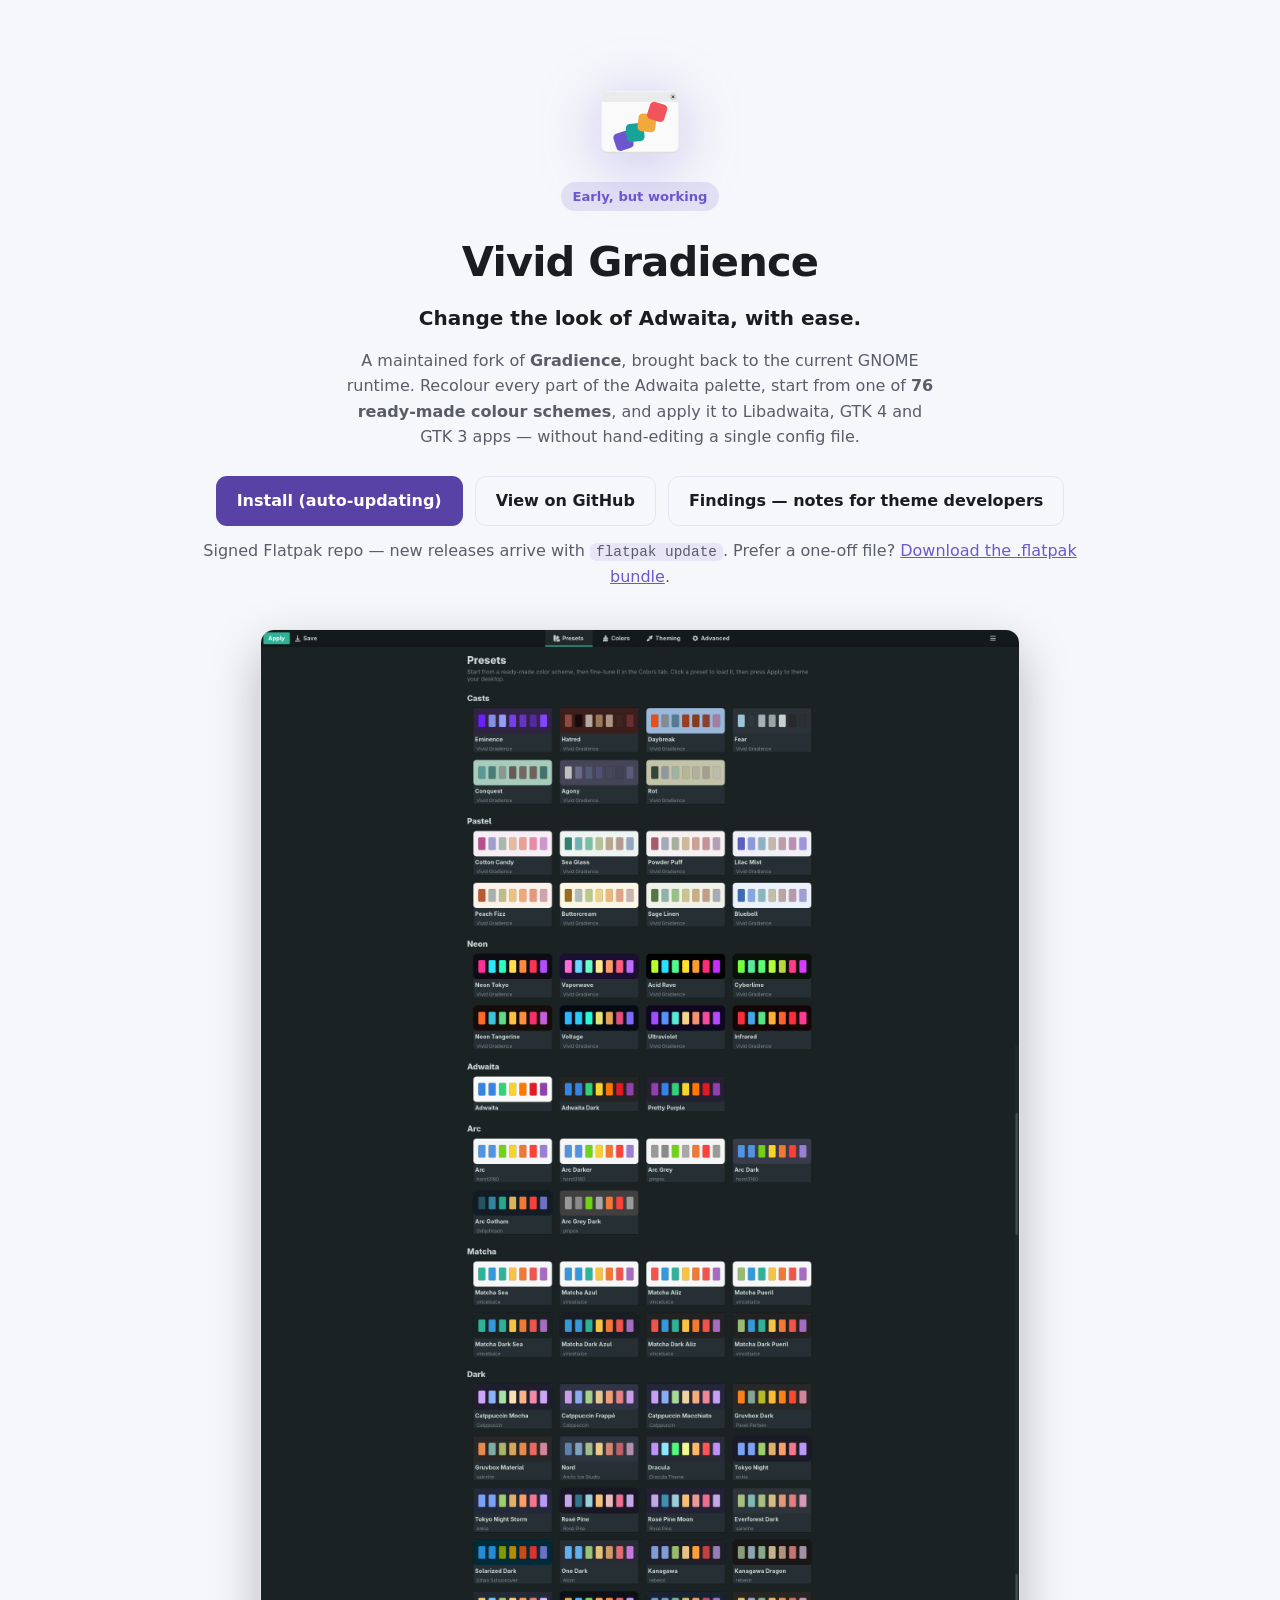
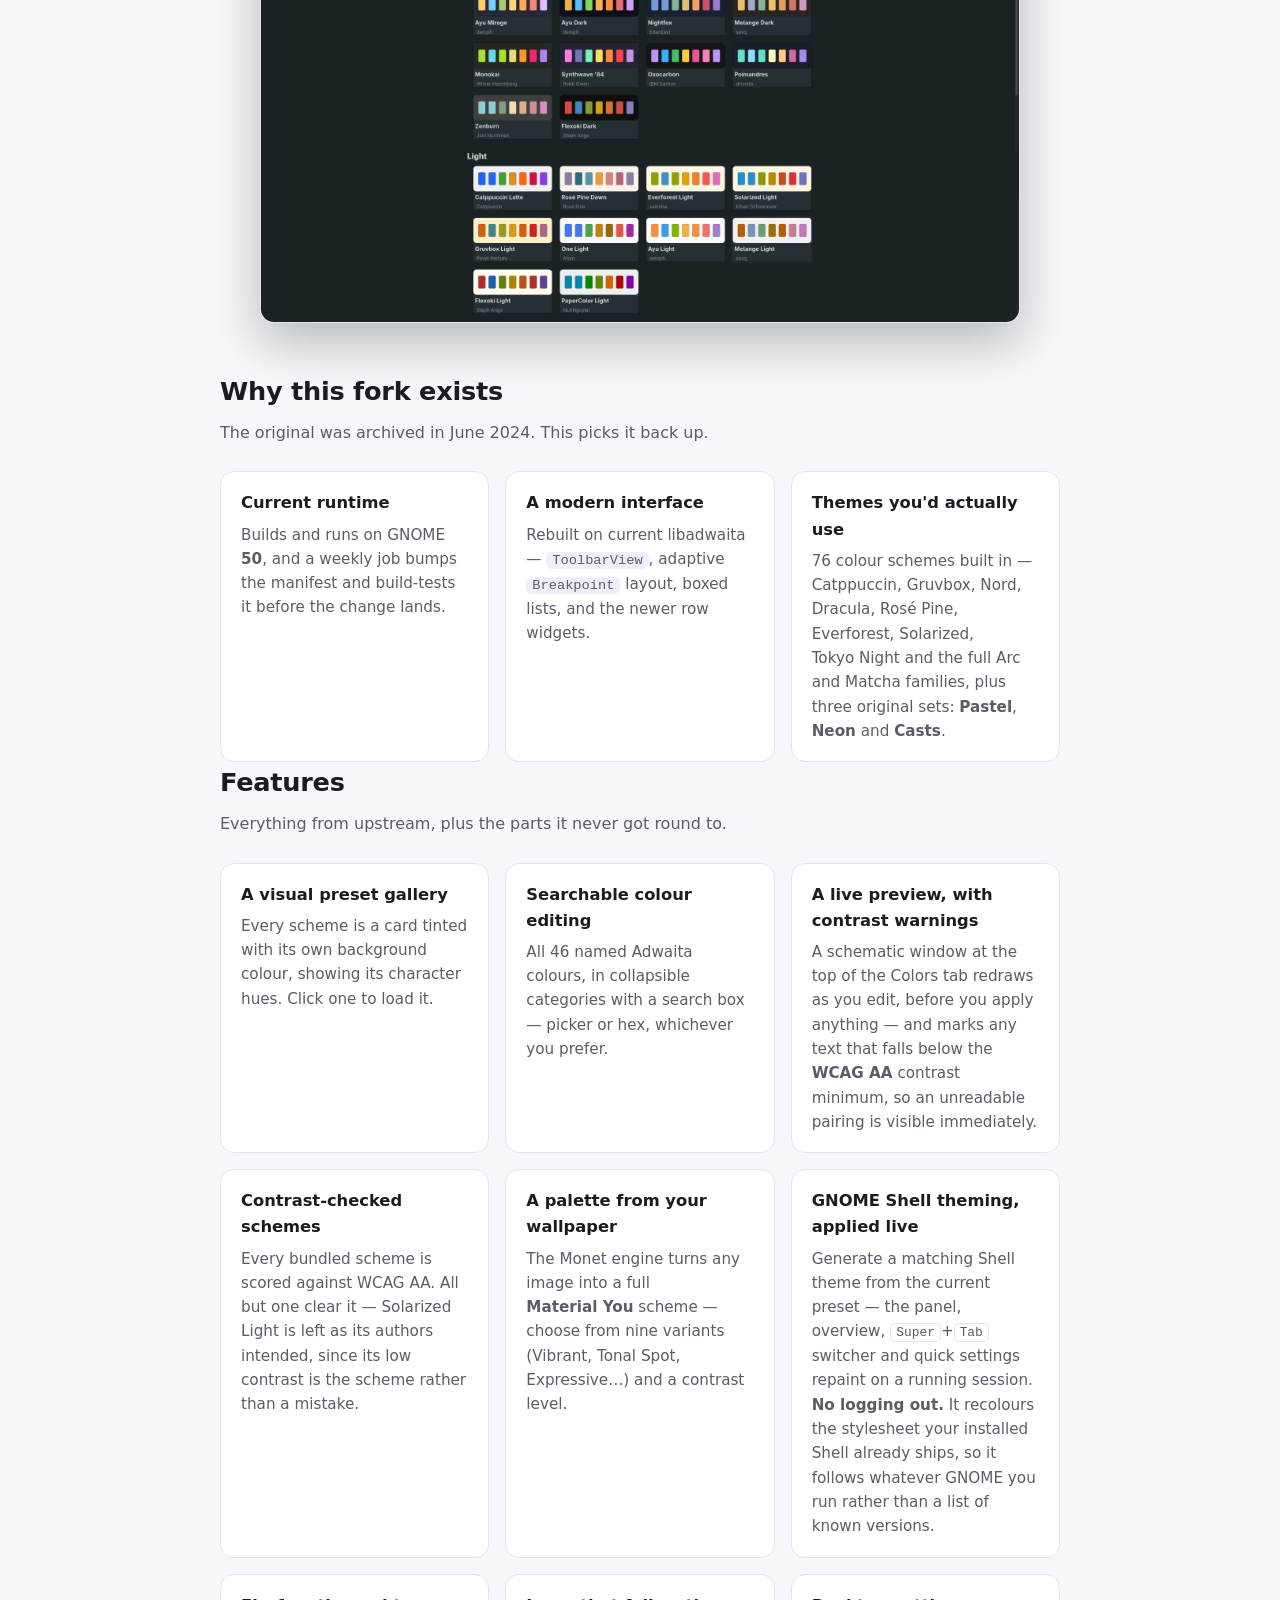
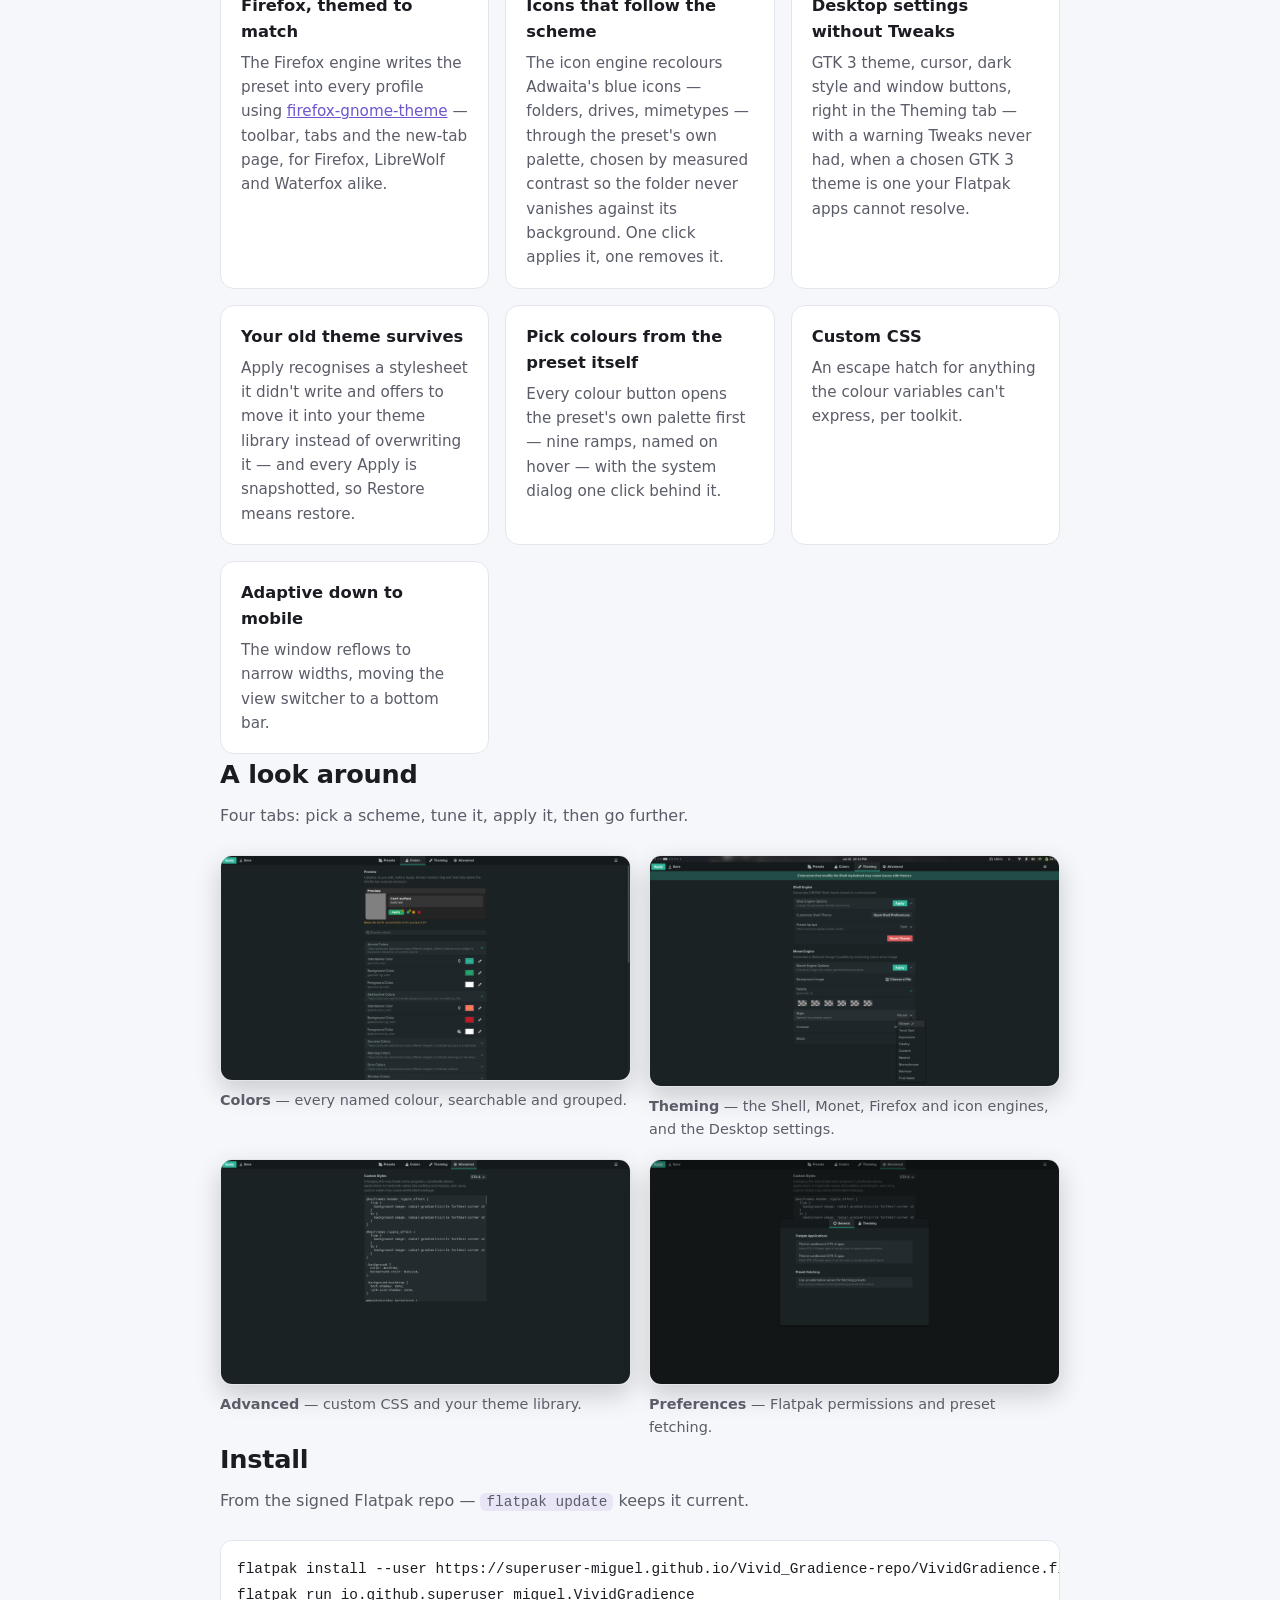
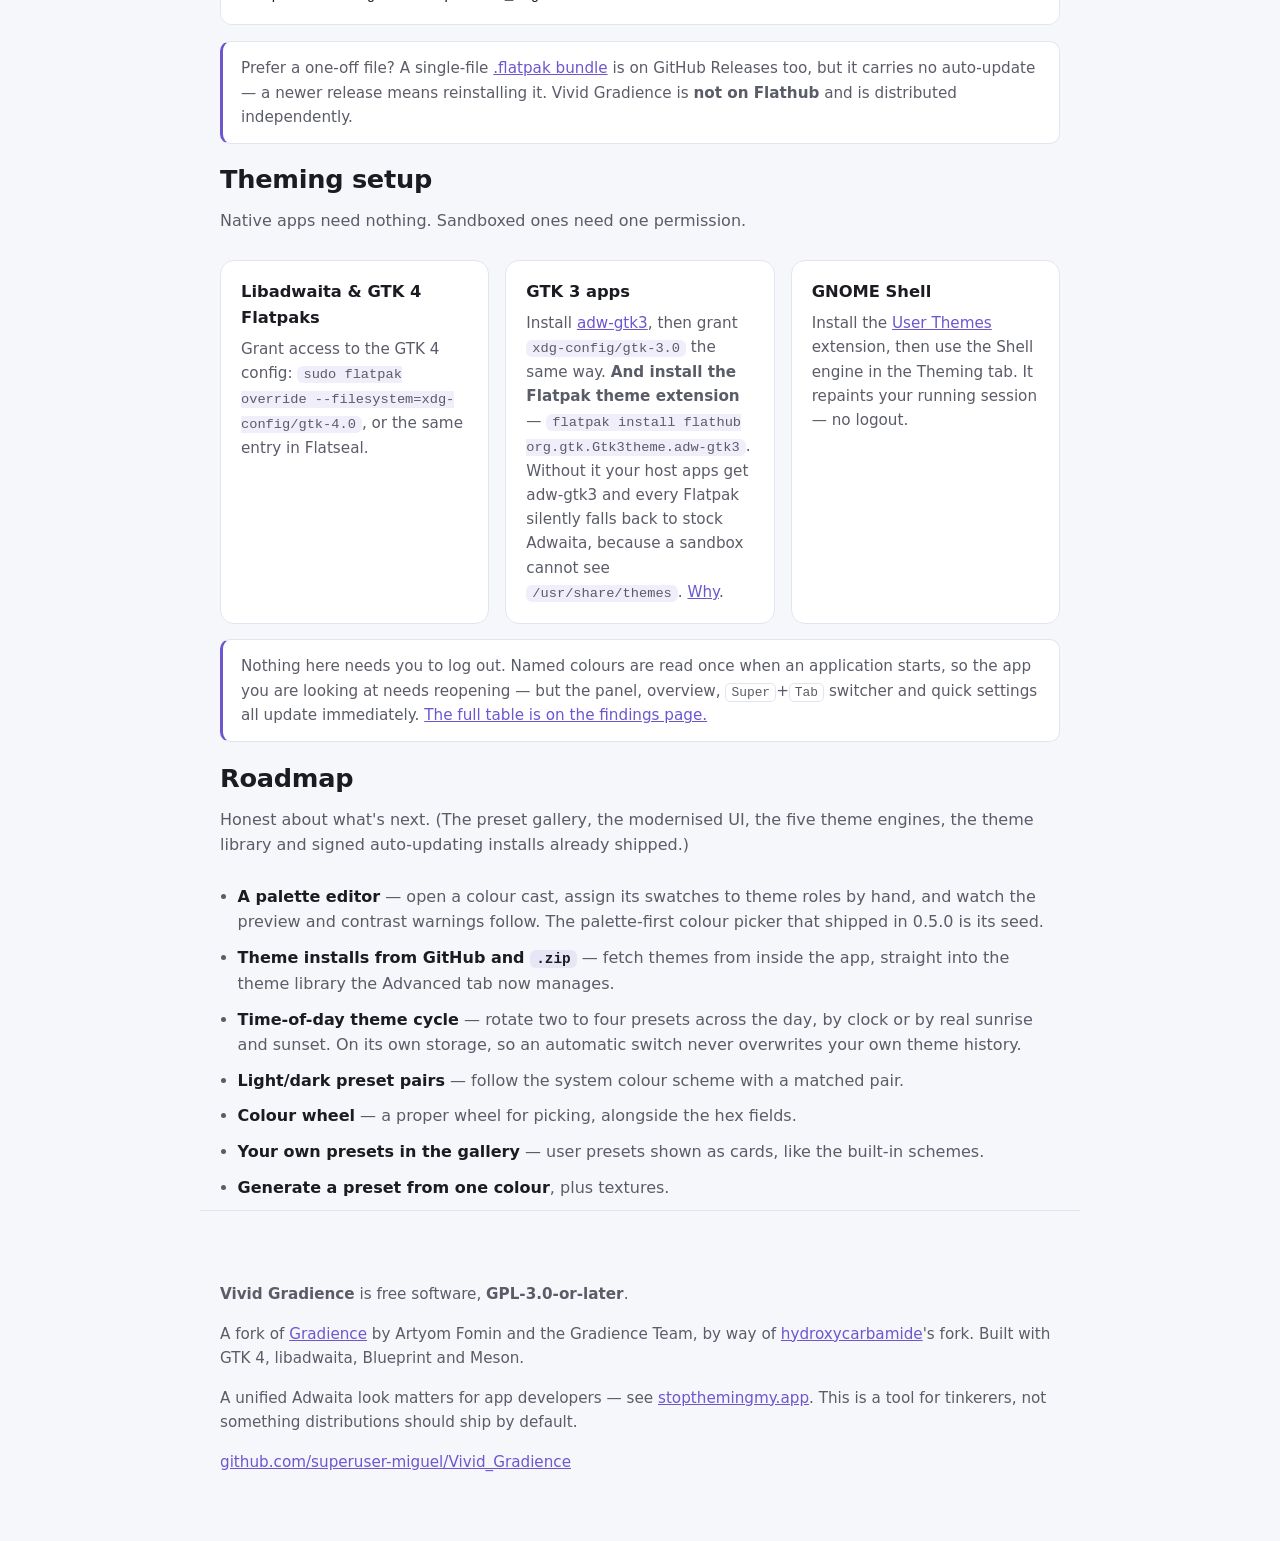
==== docs/index.html @ 1c35217f "Release v0.5.0" ====
<!doctype html>
<html lang="en">
<head>
<meta charset="utf-8">
<meta name="viewport" content="width=device-width, initial-scale=1">
<title>Vivid Gradience — change the look of Adwaita, with ease</title>
<meta name="description" content="A maintained fork of Gradience: recolour Libadwaita and adw-gtk3 from a GTK4 app, with 76 ready-made colour schemes built in.">
<link rel="stylesheet" href="style.css">
</head>
<body>

<header class="hero wrap">
  <img class="icon" src="icon.svg" alt="">
  <span class="badge">Early, but working</span>
  <h1>Vivid Gradience</h1>
  <p class="tagline">Change the look of Adwaita, with ease.</p>
  <p class="lede">
    A maintained fork of <strong>Gradience</strong>, brought back to the current
    GNOME runtime. Recolour every part of the Adwaita palette, start from one of
    <strong>76 ready-made colour schemes</strong>, and apply it to Libadwaita,
    GTK&nbsp;4 and GTK&nbsp;3 apps — without hand-editing a single config file.
  </p>
  <div class="btns">
    <a class="btn primary" href="https://superuser-miguel.github.io/Vivid_Gradience-repo/VividGradience.flatpakref">Install (auto-updating)</a>
    <a class="btn" href="https://github.com/superuser-miguel/Vivid_Gradience">View on GitHub</a>
    <a class="btn" href="findings.html">Findings — notes for theme developers</a>
  </div>
  <p class="sub" style="margin-top:12px">Signed Flatpak repo — new releases arrive with <code>flatpak update</code>. Prefer a one-off file? <a href="https://github.com/superuser-miguel/Vivid_Gradience/releases/latest">Download the .flatpak bundle</a>.</p>
  <img class="shot" src="screenshots/presets.png" alt="The Presets gallery, showing colour-scheme cards grouped into family sections — Casts, Pastel, Neon, Adwaita, Arc, Matcha, Dark and Light">
</header>

<section class="wrap">
  <h2>Why this fork exists</h2>
  <p class="sub">The original was archived in June 2024. This picks it back up.</p>
  <div class="grid">
    <div class="card">
      <h3>Current runtime</h3>
      <p>Builds and runs on GNOME <strong>50</strong>, and a weekly job bumps the manifest and build-tests it before the change lands.</p>
    </div>
    <div class="card">
      <h3>A modern interface</h3>
      <p>Rebuilt on current libadwaita — <code>ToolbarView</code>, adaptive <code>Breakpoint</code> layout, boxed lists, and the newer row widgets.</p>
    </div>
    <div class="card">
      <h3>Themes you'd actually use</h3>
      <p>76 colour schemes built in — Catppuccin, Gruvbox, Nord, Dracula, Rosé&nbsp;Pine, Everforest, Solarized, Tokyo&nbsp;Night and the full Arc and Matcha families, plus three original sets: <strong>Pastel</strong>, <strong>Neon</strong> and <strong>Casts</strong>.</p>
    </div>
  </div>
</section>

<section class="wrap">
  <h2>Features</h2>
  <p class="sub">Everything from upstream, plus the parts it never got round to.</p>
  <div class="grid">
    <div class="card">
      <h3>A visual preset gallery</h3>
      <p>Every scheme is a card tinted with its own background colour, showing its character hues. Click one to load it.</p>
    </div>
    <div class="card">
      <h3>Searchable colour editing</h3>
      <p>All 46 named Adwaita colours, in collapsible categories with a search box — picker or hex, whichever you prefer.</p>
    </div>
    <div class="card">
      <h3>A live preview, with contrast warnings</h3>
      <p>A schematic window at the top of the Colors tab redraws as you edit, before you apply anything — and marks any text that falls below the <strong>WCAG&nbsp;AA</strong> contrast minimum, so an unreadable pairing is visible immediately.</p>
    </div>
    <div class="card">
      <h3>Contrast-checked schemes</h3>
      <p>Every bundled scheme is scored against WCAG&nbsp;AA. All but one clear it — Solarized Light is left as its authors intended, since its low contrast is the scheme rather than a mistake.</p>
    </div>
    <div class="card">
      <h3>A palette from your wallpaper</h3>
      <p>The Monet engine turns any image into a full <strong>Material&nbsp;You</strong> scheme — choose from nine variants (Vibrant, Tonal&nbsp;Spot, Expressive…) and a contrast level.</p>
    </div>
    <div class="card">
      <h3>GNOME Shell theming, applied live</h3>
      <p>Generate a matching Shell theme from the current preset — the panel, overview, <kbd>Super</kbd>+<kbd>Tab</kbd> switcher and quick settings repaint on a running session. <strong>No logging out.</strong> It recolours the stylesheet your installed Shell already ships, so it follows whatever GNOME you run rather than a list of known versions.</p>
    </div>
    <div class="card">
      <h3>Firefox, themed to match</h3>
      <p>The Firefox engine writes the preset into every profile using <a href="https://github.com/rafaelmardojai/firefox-gnome-theme">firefox-gnome-theme</a> — toolbar, tabs and the new-tab page, for Firefox, LibreWolf and Waterfox alike.</p>
    </div>
    <div class="card">
      <h3>Icons that follow the scheme</h3>
      <p>The icon engine recolours Adwaita's blue icons — folders, drives, mimetypes — through the preset's own palette, chosen by measured contrast so the folder never vanishes against its background. One click applies it, one removes it.</p>
    </div>
    <div class="card">
      <h3>Desktop settings without Tweaks</h3>
      <p>GTK&nbsp;3 theme, cursor, dark style and window buttons, right in the Theming tab — with a warning Tweaks never had, when a chosen GTK&nbsp;3 theme is one your Flatpak apps cannot resolve.</p>
    </div>
    <div class="card">
      <h3>Your old theme survives</h3>
      <p>Apply recognises a stylesheet it didn't write and offers to move it into your theme library instead of overwriting it — and every Apply is snapshotted, so Restore means restore.</p>
    </div>
    <div class="card">
      <h3>Pick colours from the preset itself</h3>
      <p>Every colour button opens the preset's own palette first — nine ramps, named on hover — with the system dialog one click behind it.</p>
    </div>
    <div class="card">
      <h3>Custom CSS</h3>
      <p>An escape hatch for anything the colour variables can't express, per toolkit.</p>
    </div>
    <div class="card">
      <h3>Adaptive down to mobile</h3>
      <p>The window reflows to narrow widths, moving the view switcher to a bottom bar.</p>
    </div>
  </div>
</section>

<section class="wrap">
  <h2>A look around</h2>
  <p class="sub">Four tabs: pick a scheme, tune it, apply it, then go further.</p>
  <div class="shots">
    <figure>
      <img src="screenshots/colors.png" alt="The Colors tab with a search field and collapsible categories of named Adwaita colours">
      <figcaption><strong>Colors</strong> — every named colour, searchable and grouped.</figcaption>
    </figure>
    <figure>
      <img src="screenshots/theming.png" alt="The Theming tab showing the Shell Engine and Monet Engine option groups">
      <figcaption><strong>Theming</strong> — the Shell, Monet, Firefox and icon engines, and the Desktop settings.</figcaption>
    </figure>
    <figure>
      <img src="screenshots/advanced.png" alt="The Advanced tab with a custom CSS editor for GTK 4">
      <figcaption><strong>Advanced</strong> — custom CSS and your theme library.</figcaption>
    </figure>
    <figure>
      <img src="screenshots/preferences.png" alt="The Preferences dialog showing Flatpak application theming options">
      <figcaption><strong>Preferences</strong> — Flatpak permissions and preset fetching.</figcaption>
    </figure>
  </div>
</section>

<section class="wrap">
  <h2>Install</h2>
  <p class="sub">From the signed Flatpak repo — <code>flatpak update</code> keeps it current.</p>
<pre><code>flatpak install --user https://superuser-miguel.github.io/Vivid_Gradience-repo/VividGradience.flatpakref
flatpak run io.github.superuser_miguel.VividGradience</code></pre>
  <p class="note">
    Prefer a one-off file? A single-file
    <a href="https://github.com/superuser-miguel/Vivid_Gradience/releases/latest">.flatpak bundle</a>
    is on GitHub Releases too, but it carries no auto-update — a newer release
    means reinstalling it. Vivid Gradience is <strong>not on Flathub</strong> and
    is distributed independently.
  </p>
</section>

<section class="wrap">
  <h2>Theming setup</h2>
  <p class="sub">Native apps need nothing. Sandboxed ones need one permission.</p>
  <div class="grid">
    <div class="card">
      <h3>Libadwaita &amp; GTK 4 Flatpaks</h3>
      <p>Grant access to the GTK&nbsp;4 config: <code>sudo flatpak override --filesystem=xdg-config/gtk-4.0</code>, or the same entry in Flatseal.</p>
    </div>
    <div class="card">
      <h3>GTK 3 apps</h3>
      <p>Install <a href="https://github.com/lassekongo83/adw-gtk3#readme">adw-gtk3</a>, then grant <code>xdg-config/gtk-3.0</code> the same way. <b>And install the Flatpak theme extension</b> — <code>flatpak install flathub org.gtk.Gtk3theme.adw-gtk3</code>. Without it your host apps get adw-gtk3 and every Flatpak silently falls back to stock Adwaita, because a sandbox cannot see <code>/usr/share/themes</code>. <a href="findings.html">Why</a>.</p>
    </div>
    <div class="card">
      <h3>GNOME Shell</h3>
      <p>Install the <a href="https://extensions.gnome.org/extension/19/user-themes/">User Themes</a> extension, then use the Shell engine in the Theming tab. It repaints your running session — no logout.</p>
    </div>
  </div>
  <p class="note">
    Nothing here needs you to log out. Named colours are read once when an
    application starts, so the app you are looking at needs reopening — but the
    panel, overview, <kbd>Super</kbd>+<kbd>Tab</kbd> switcher and quick settings
    all update immediately. <a href="findings.html">The full table is on the
    findings page.</a>
  </p>
</section>

<section class="wrap">
  <h2>Roadmap</h2>
  <p class="sub">Honest about what's next. (The preset gallery, the modernised UI, the five theme engines, the theme library and signed auto-updating installs already shipped.)</p>
  <ul class="road">
    <li><b>A palette editor</b> — open a colour cast, assign its swatches to theme roles by hand, and watch the preview and contrast warnings follow. The palette-first colour picker that shipped in 0.5.0 is its seed.</li>
    <li><b>Theme installs from GitHub and <code>.zip</code></b> — fetch themes from inside the app, straight into the theme library the Advanced tab now manages.</li>
    <li><b>Time-of-day theme cycle</b> — rotate two to four presets across the day, by clock or by real sunrise and sunset. On its own storage, so an automatic switch never overwrites your own theme history.</li>
    <li><b>Light/dark preset pairs</b> — follow the system colour scheme with a matched pair.</li>
    <li><b>Colour wheel</b> — a proper wheel for picking, alongside the hex fields.</li>
    <li><b>Your own presets in the gallery</b> — user presets shown as cards, like the built-in schemes.</li>
    <li><b>Generate a preset from one colour</b>, plus textures.</li>
  </ul>
</section>

<footer class="wrap">
  <section>
    <p><strong>Vivid Gradience</strong> is free software, <strong>GPL-3.0-or-later</strong>.</p>
    <p>
      A fork of <a href="https://github.com/GradienceTeam/Gradience">Gradience</a> by
      Artyom Fomin and the Gradience Team, by way of
      <a href="https://github.com/hydroxycarbamide/Gradience">hydroxycarbamide</a>'s fork.
      Built with GTK&nbsp;4, libadwaita, Blueprint and Meson.
    </p>
    <p>
      A unified Adwaita look matters for app developers — see
      <a href="https://stopthemingmy.app">stopthemingmy.app</a>. This is a tool for
      tinkerers, not something distributions should ship by default.
    </p>
    <p><a href="https://github.com/superuser-miguel/Vivid_Gradience">github.com/superuser-miguel/Vivid_Gradience</a></p>
  </section>
</footer>

</body>
</html>
---- docs/style.css ----
:root {
  --bg: #f6f7fb; --surface: #ffffff; --text: #1b1c22; --muted: #5a5c68;
  --border: #e3e5ee; --accent: #6e56cf; --accent-2: #5842a6;
  --ok: #2e9e5b; --no: #c6c8d4;
}
@media (prefers-color-scheme: dark) {
  :root {
    --bg: #15161c; --surface: #1e1f28; --text: #ecedf2; --muted: #a6a8b6;
    --border: #2c2e3a; --accent: #b9a6f2; --accent-2: #8a72e6;
    --ok: #55d98a; --no: #44465a;
  }
}
* { box-sizing: border-box; }
body {
  margin: 0; background: var(--bg); color: var(--text);
  font: 16px/1.6 system-ui, -apple-system, "Segoe UI", Roboto, sans-serif;
}
a { color: var(--accent); }
.wrap { max-width: 880px; margin: 0 auto; padding: 0 20px; }
section { padding: 56px 0; }

/* Hero */
.hero { text-align: center; padding: 72px 0 48px; }
.icon {
  width: 88px; height: 88px; display: block; margin: 0 auto 22px;
  filter: drop-shadow(0 10px 30px rgba(110,86,207,.35));
}
h1 { font-size: 2.6rem; margin: 0 0 6px; letter-spacing: -.02em; }
.tagline { font-size: 1.25rem; font-weight: 600; margin: 0 auto 14px; max-width: 32ch; }
.lede { color: var(--muted); max-width: 58ch; margin: 0 auto 26px; }
.btns { display: flex; gap: 12px; justify-content: center; flex-wrap: wrap; }
.btn {
  display: inline-block; padding: 11px 20px; border-radius: 11px; text-decoration: none;
  font-weight: 600; border: 1px solid var(--border); color: var(--text);
}
.btn.primary { background: var(--accent-2); color: #fff; border-color: transparent; }
.badge {
  display: inline-block; margin-bottom: 18px; padding: 4px 12px; border-radius: 999px;
  background: color-mix(in srgb, var(--accent) 14%, transparent);
  color: var(--accent); font-size: .82rem; font-weight: 600;
}
.shot {
  display: block; max-width: 760px; width: 100%; height: auto; margin: 40px auto 0;
  border: 1px solid var(--border); border-radius: 14px;
  box-shadow: 0 20px 50px rgba(0,0,0,.25);
}

h2 { font-size: 1.6rem; letter-spacing: -.01em; margin: 0 0 8px; }
.sub { color: var(--muted); margin: 0 0 26px; }

.grid { display: grid; gap: 16px; grid-template-columns: repeat(auto-fit, minmax(240px, 1fr)); }
.card {
  background: var(--surface); border: 1px solid var(--border);
  border-radius: 14px; padding: 18px 20px;
}
.card h3 { margin: 0 0 6px; font-size: 1.02rem; }
.card p { margin: 0; color: var(--muted); font-size: .95rem; }

.shots { display: grid; gap: 18px; grid-template-columns: repeat(auto-fit, minmax(300px, 1fr)); }
.shots figure { margin: 0; }
.shots img {
  width: 100%; height: auto; display: block;
  border: 1px solid var(--border); border-radius: 12px;
  box-shadow: 0 10px 26px rgba(0,0,0,.18);
}
.shots figcaption { color: var(--muted); font-size: .9rem; margin-top: 8px; }

.road { padding-left: 1.1rem; margin: 0; }
.road li { margin-bottom: 10px; color: var(--muted); }
.road li b { color: var(--text); }

.note {
  background: var(--surface); border: 1px solid var(--border);
  border-left: 3px solid var(--accent);
  border-radius: 10px; padding: 14px 18px; color: var(--muted); font-size: .95rem;
}

code {
  background: color-mix(in srgb, var(--accent) 10%, transparent);
  padding: 1px 6px; border-radius: 6px; font-size: .9em;
}
pre {
  background: var(--surface); border: 1px solid var(--border);
  border-radius: 12px; padding: 16px; overflow-x: auto;
}
pre code { background: none; padding: 0; }

footer { border-top: 1px solid var(--border); color: var(--muted); font-size: .95rem; }
footer a { color: var(--accent); }

/* Findings tables — measurement summaries. Scroll rather than squeeze. */
.tablewrap { overflow-x: auto; margin: 1.2rem 0; }
table { border-collapse: collapse; width: 100%; min-width: 30rem; font-size: 0.95rem; }
th, td { text-align: left; color: var(--muted); padding: 0.5rem 0.9rem 0.5rem 0; border-bottom: 1px solid var(--border); }
th { font-weight: 600; color: var(--text); }
td.num { font-variant-numeric: tabular-nums; }
td:last-child, th:last-child { padding-right: 0; }
kbd {
  font-family: ui-monospace, SFMono-Regular, Menlo, monospace; font-size: .85em;
  background: var(--surface); border: 1px solid var(--border);
  border-radius: 5px; padding: 1px 5px; white-space: nowrap;
}
pre code span { color: var(--muted); }
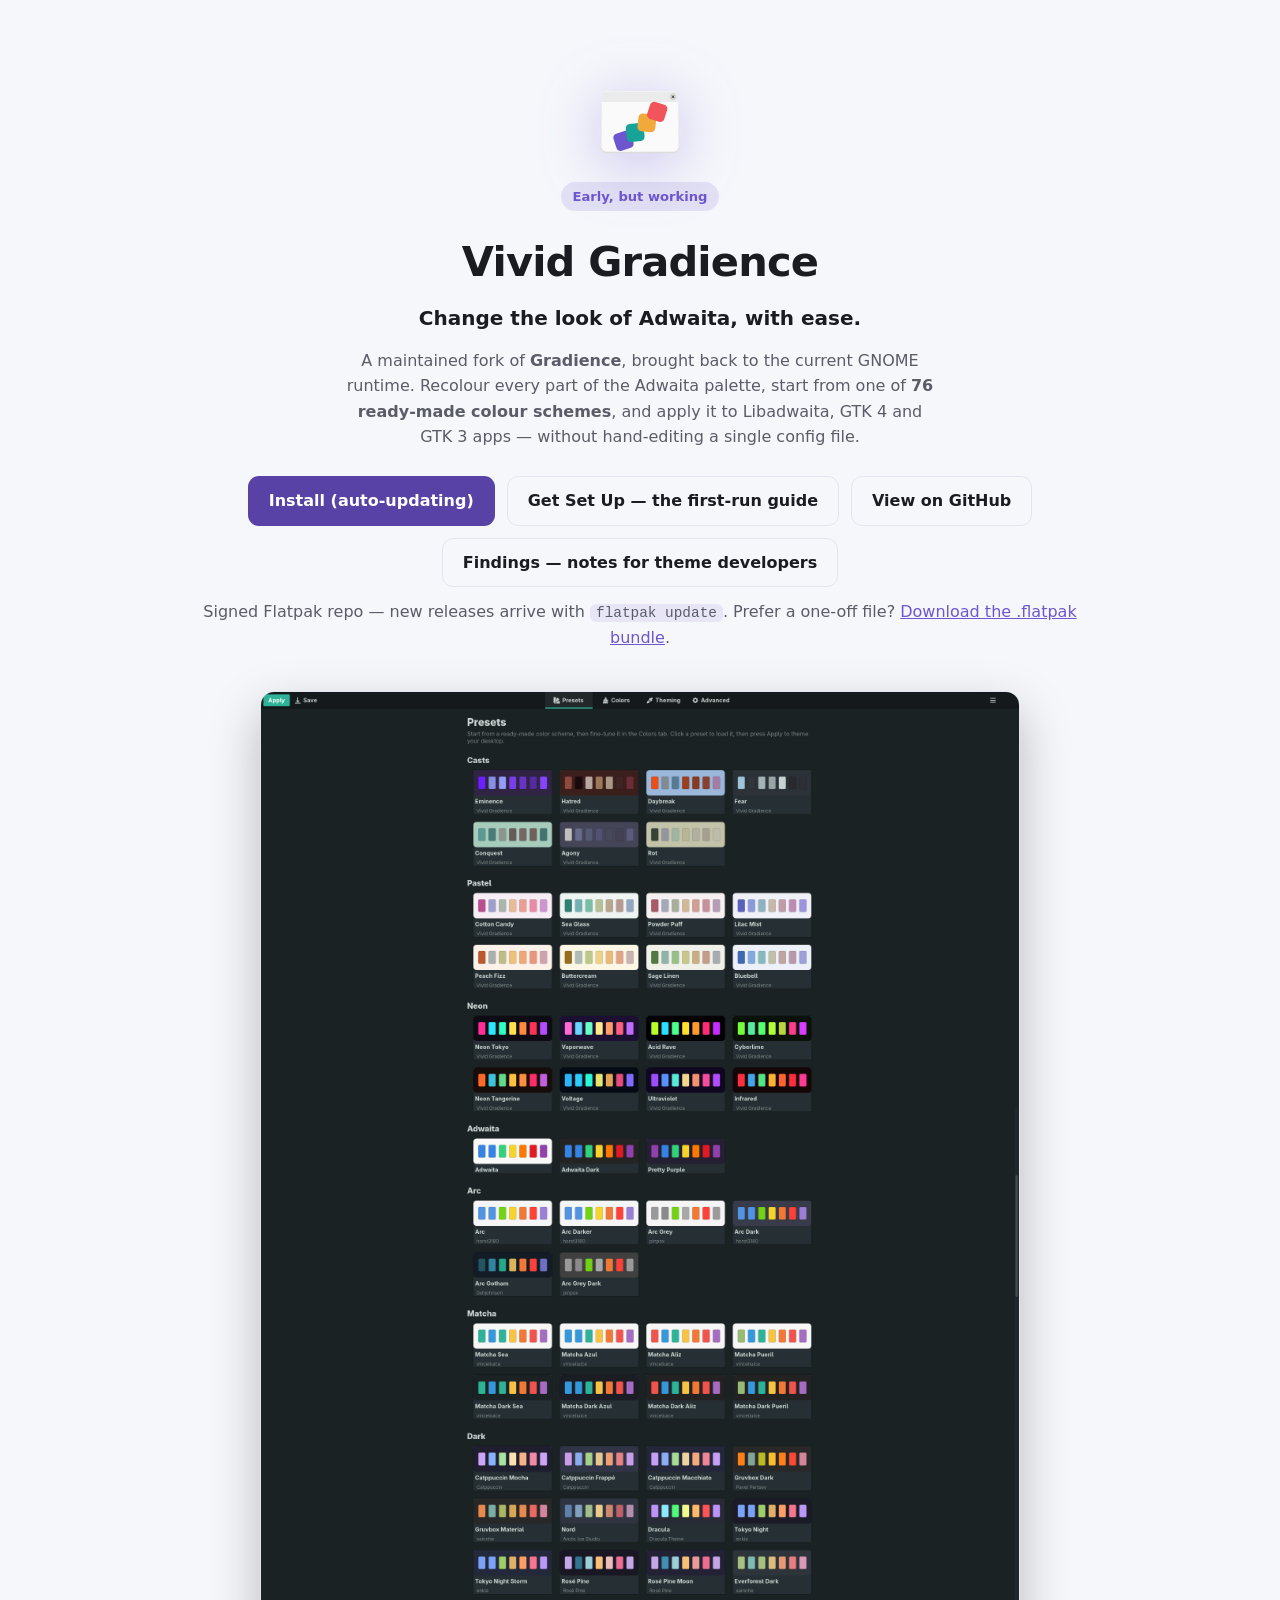
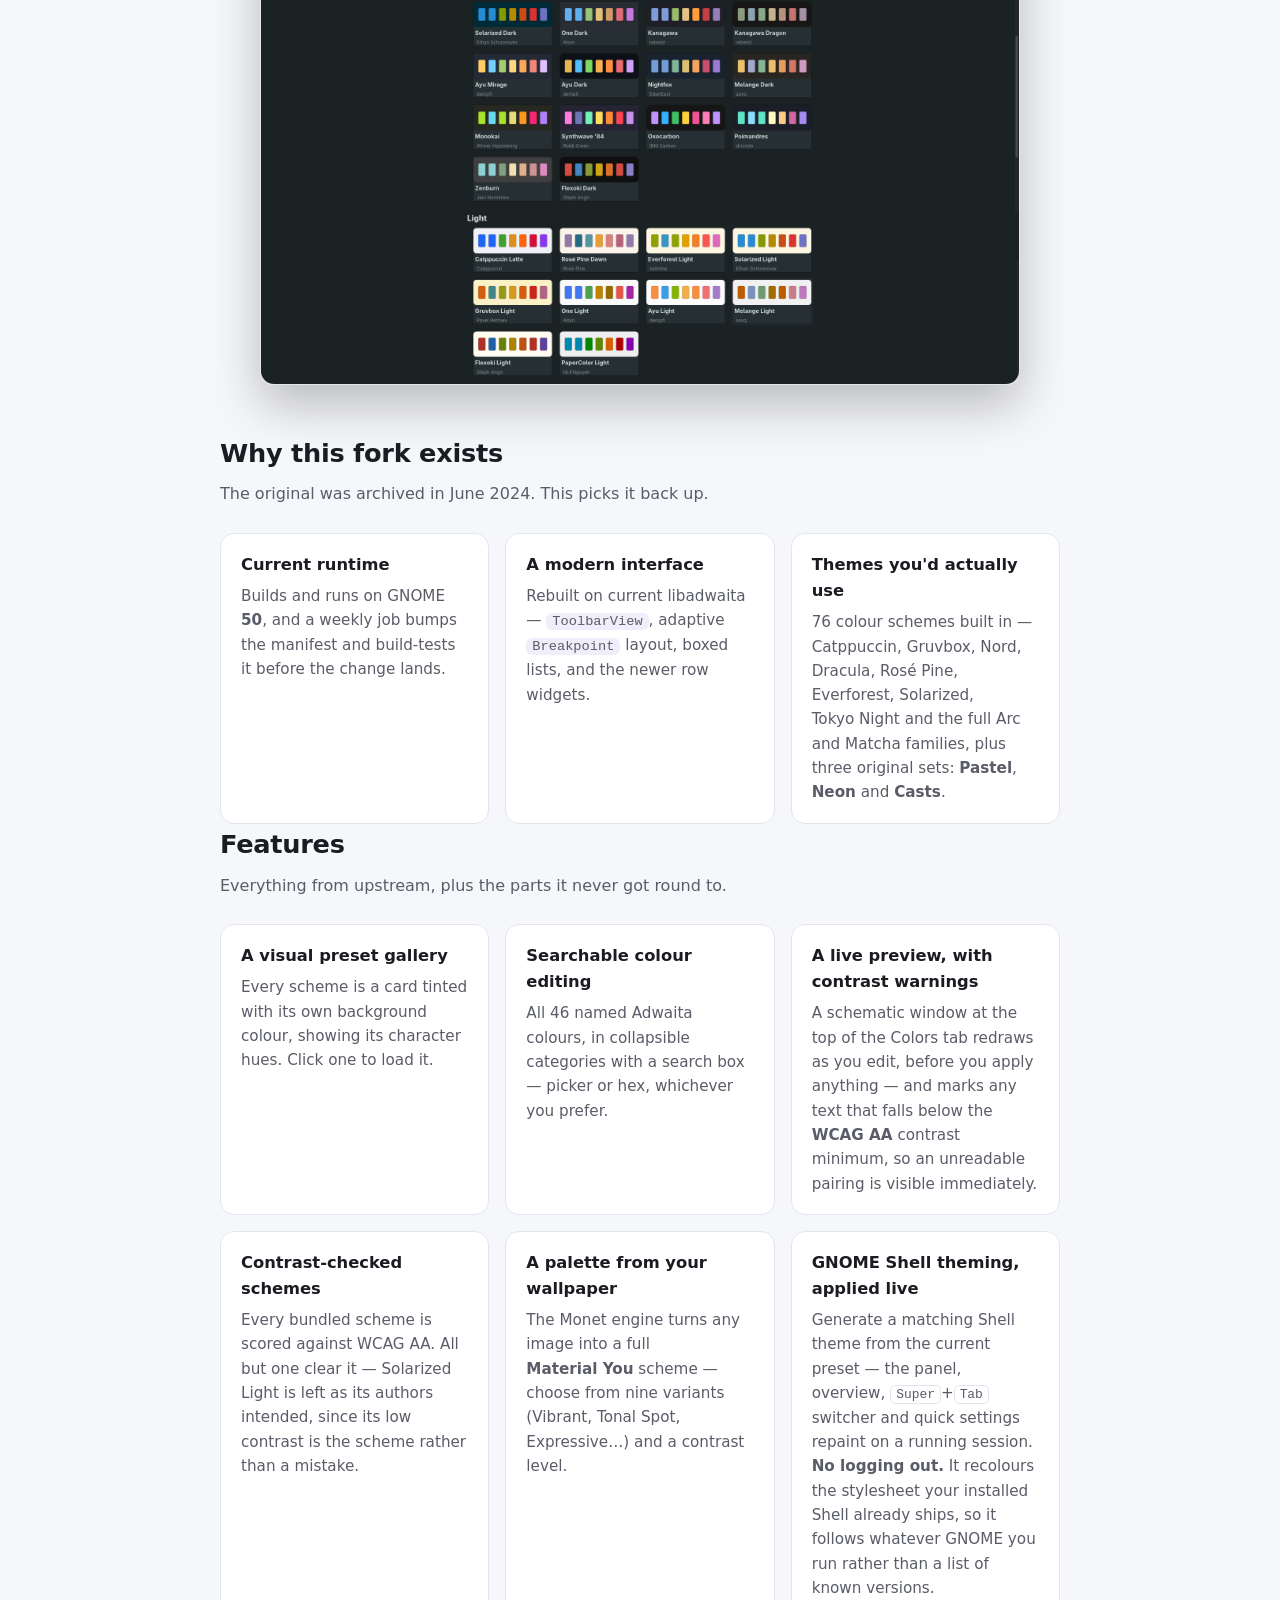
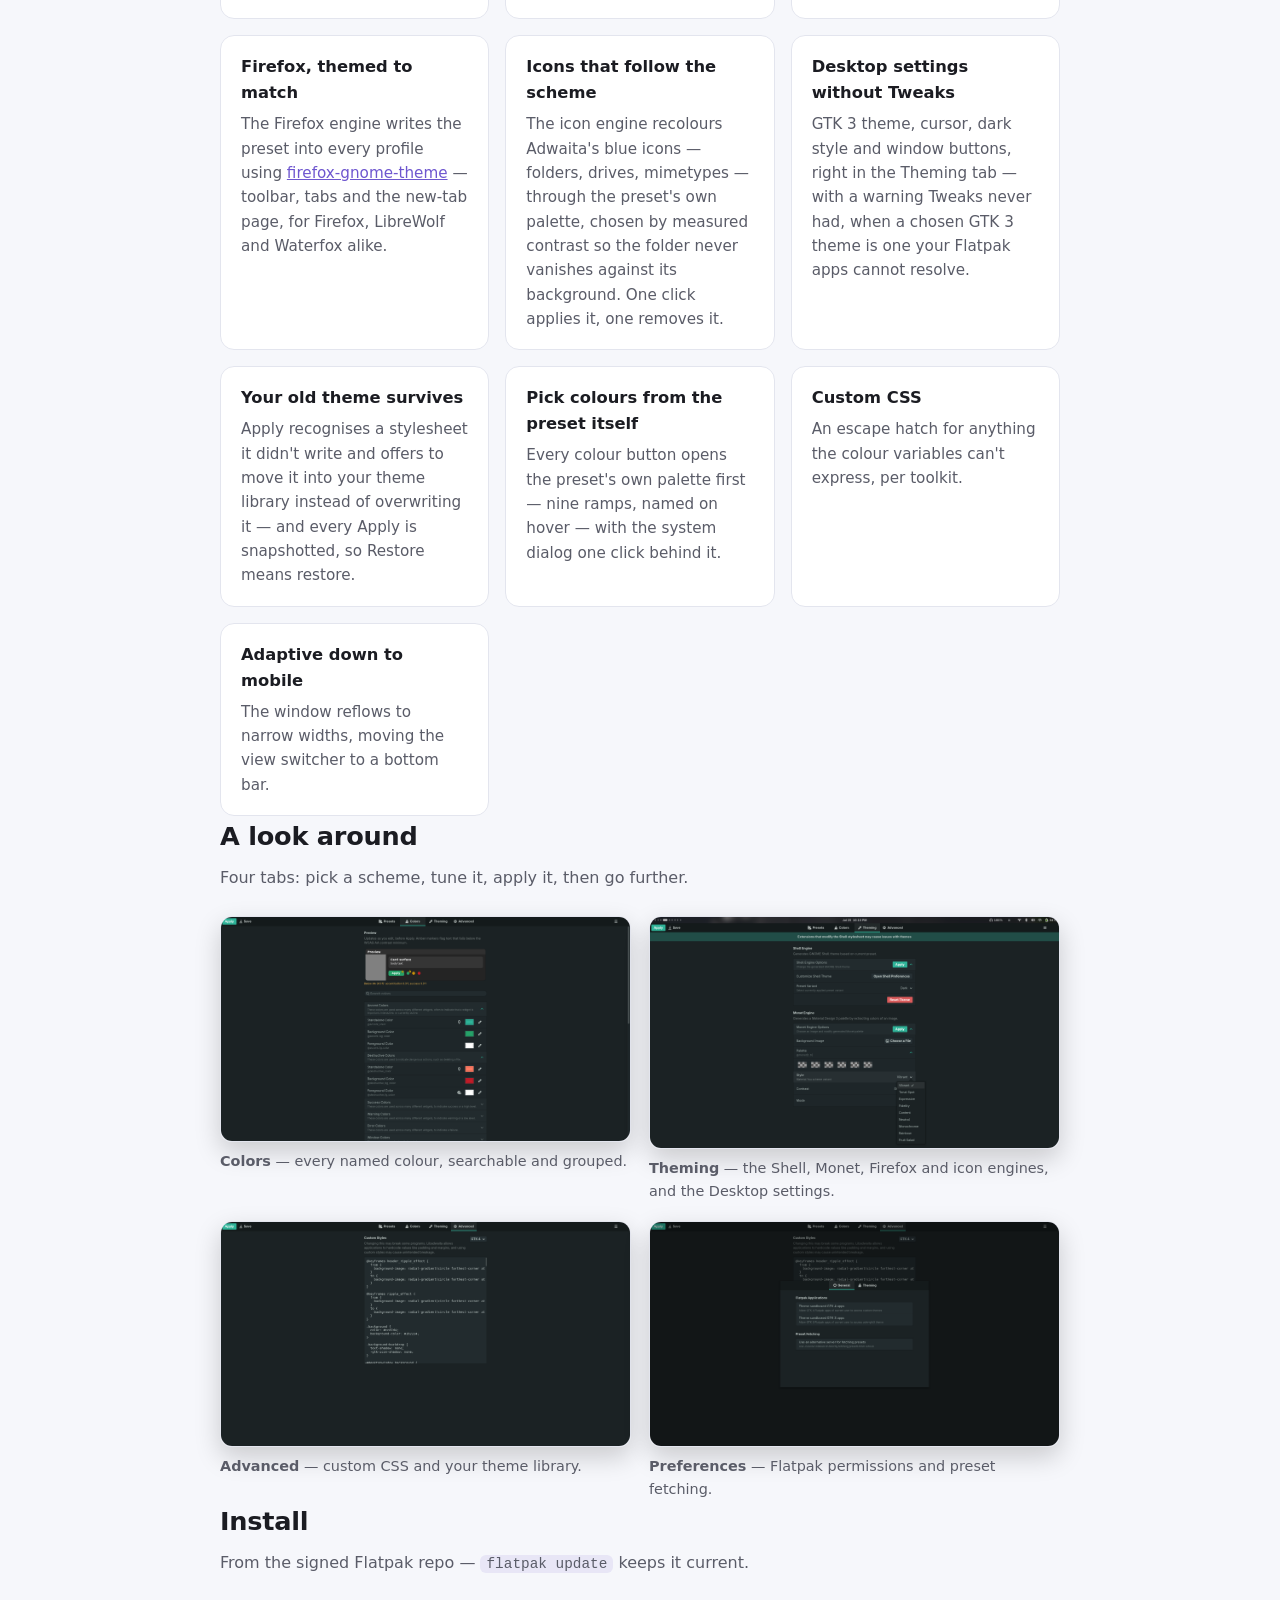
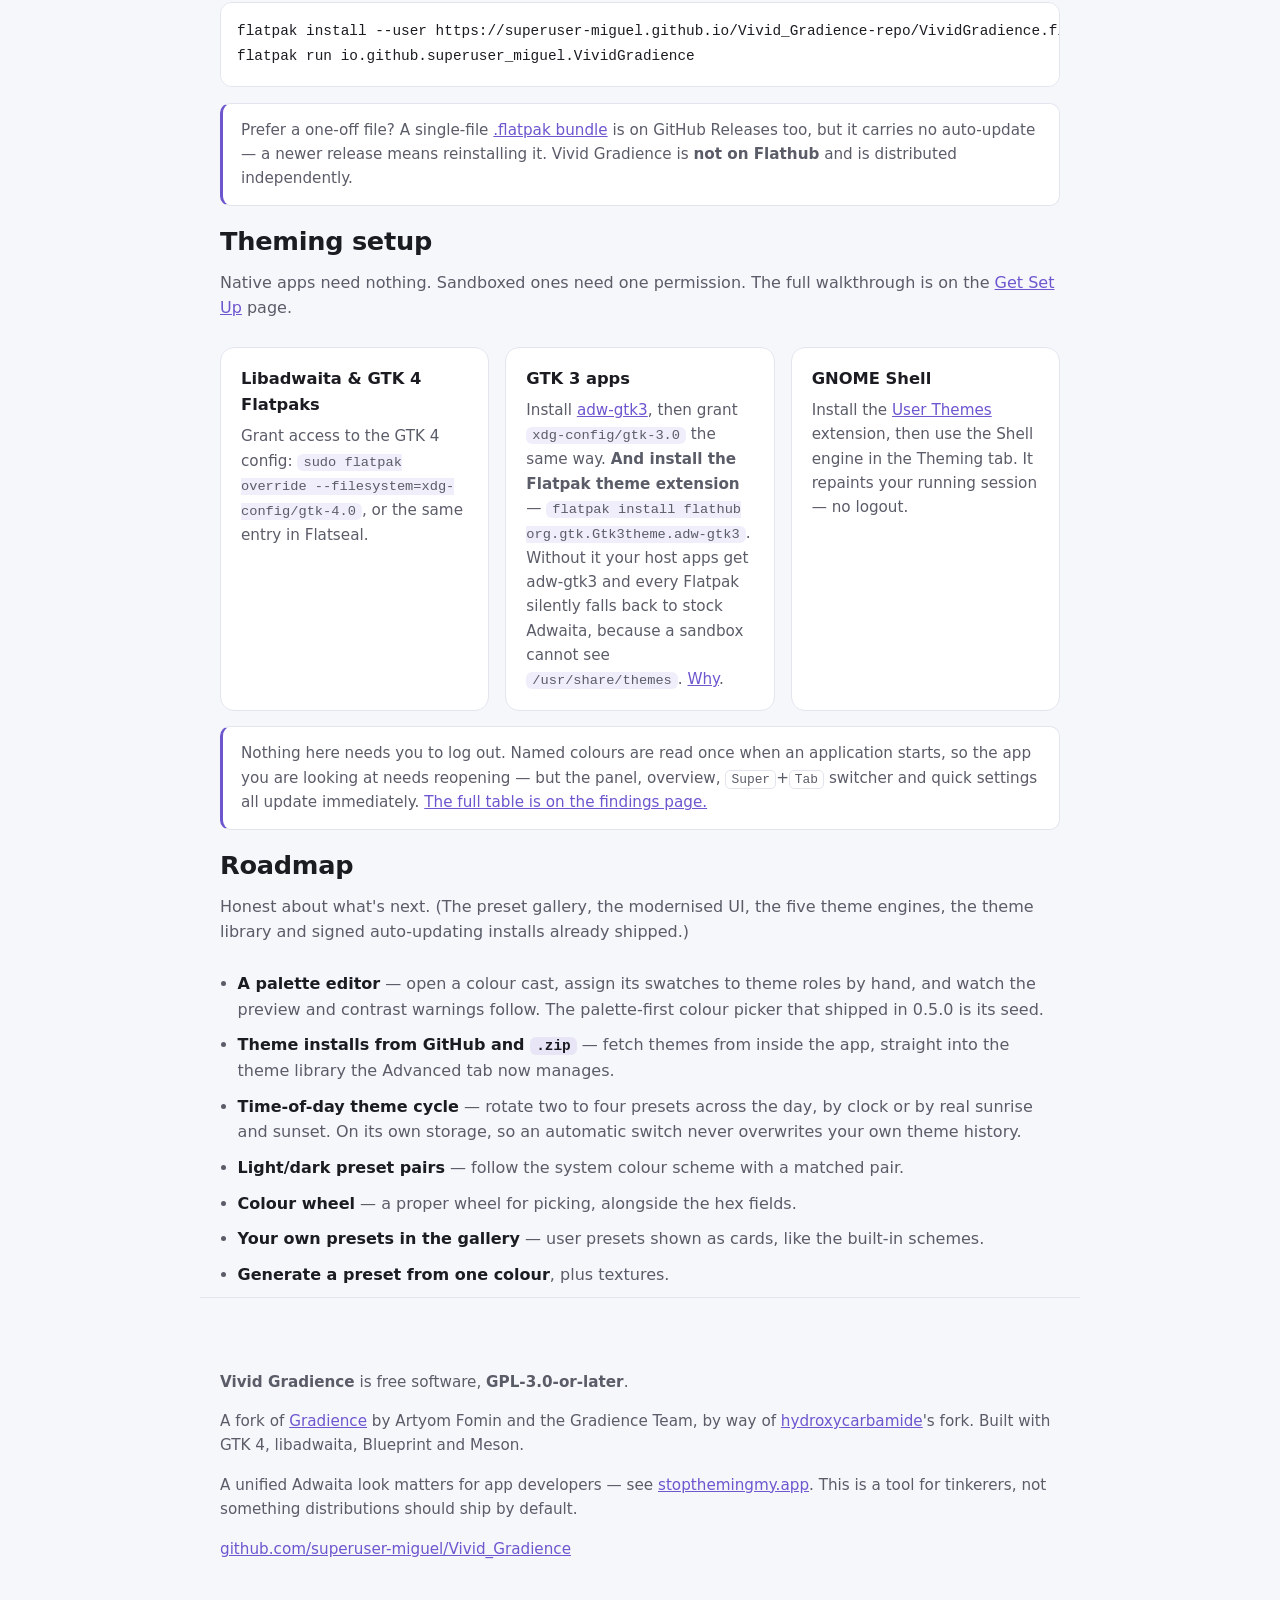
==== commit a9987b15: "Add the Get Set Up guide A first-run walkthrough on the Pages site, ordered the way a first run actu" ====
--- a/docs/index.html
+++ b/docs/index.html
@@ -22,6 +22,7 @@
   </p>
   <div class="btns">
     <a class="btn primary" href="https://superuser-miguel.github.io/Vivid_Gradience-repo/VividGradience.flatpakref">Install (auto-updating)</a>
+    <a class="btn" href="setup.html">Get Set Up — the first-run guide</a>
     <a class="btn" href="https://github.com/superuser-miguel/Vivid_Gradience">View on GitHub</a>
     <a class="btn" href="findings.html">Findings — notes for theme developers</a>
   </div>
@@ -146,7 +147,7 @@
 
 <section class="wrap">
   <h2>Theming setup</h2>
-  <p class="sub">Native apps need nothing. Sandboxed ones need one permission.</p>
+  <p class="sub">Native apps need nothing. Sandboxed ones need one permission. The full walkthrough is on the <a href="setup.html">Get Set Up</a> page.</p>
   <div class="grid">
     <div class="card">
       <h3>Libadwaita &amp; GTK 4 Flatpaks</h3>
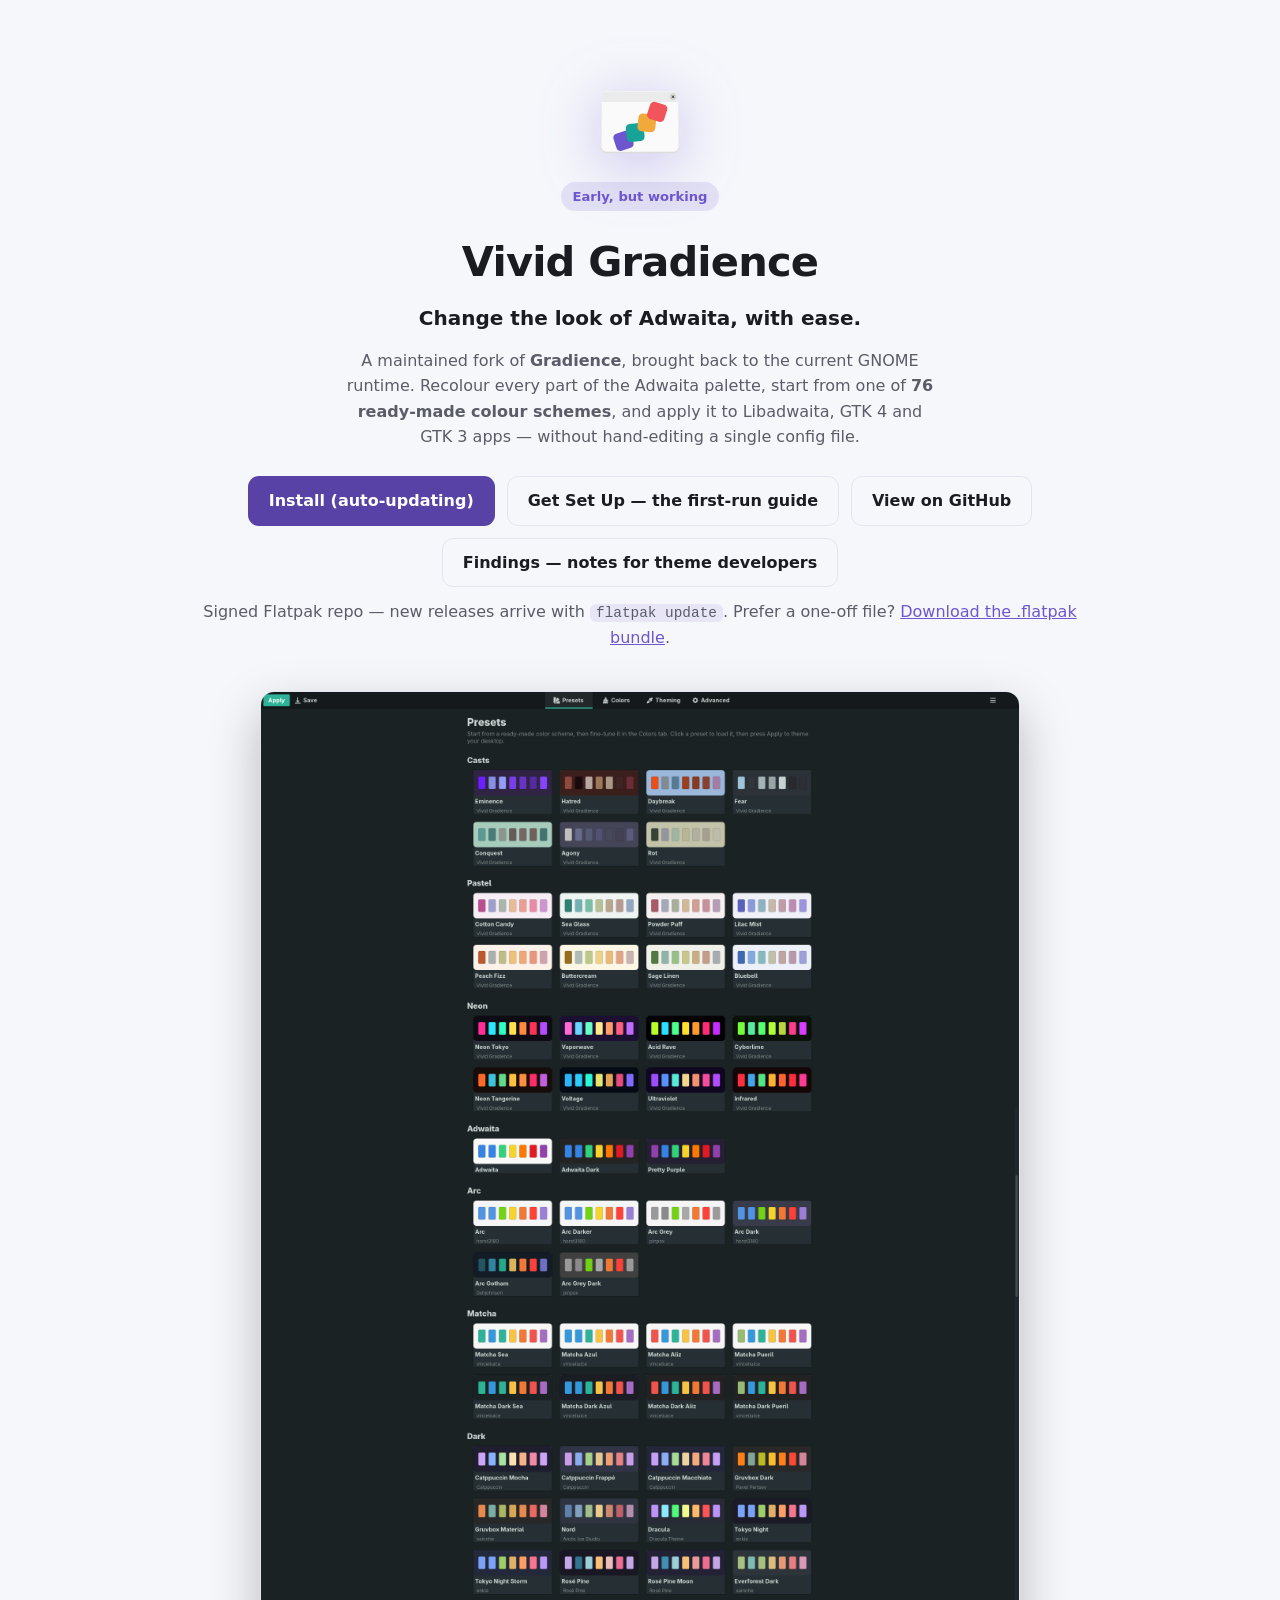
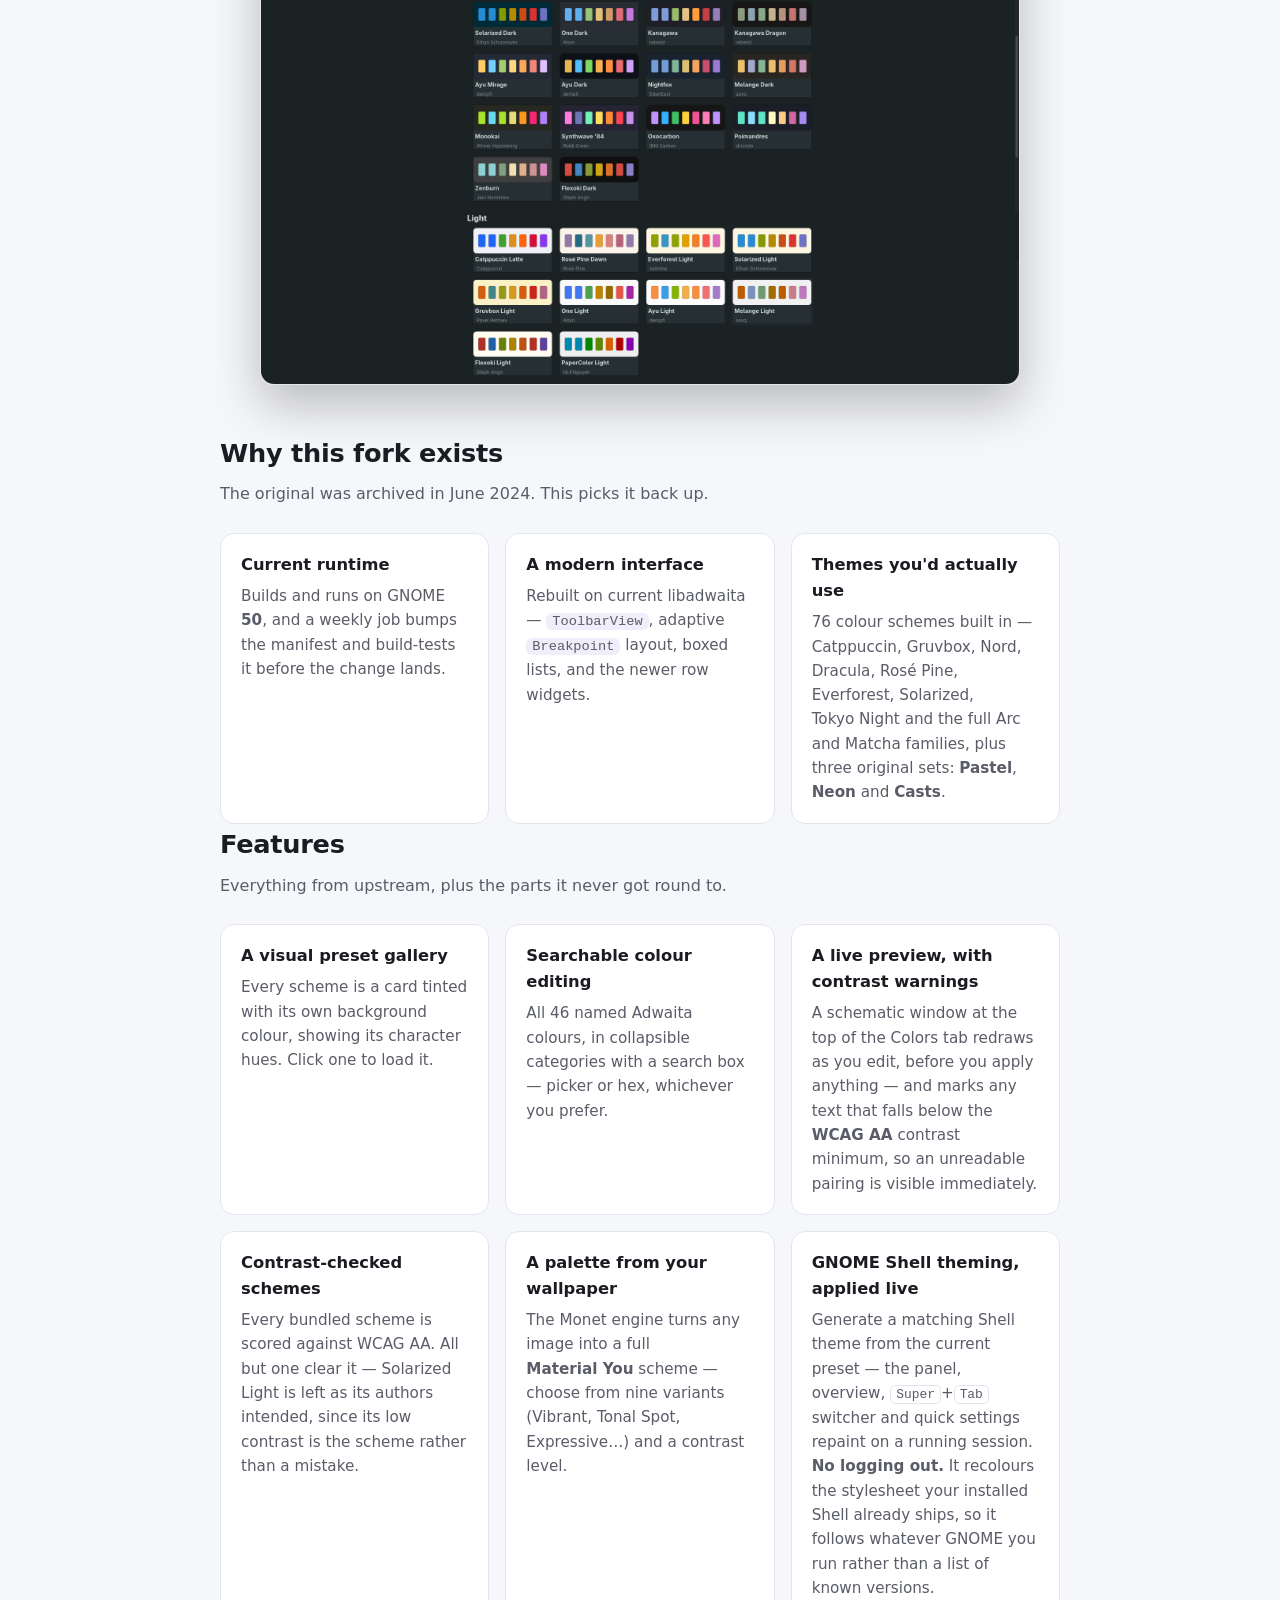
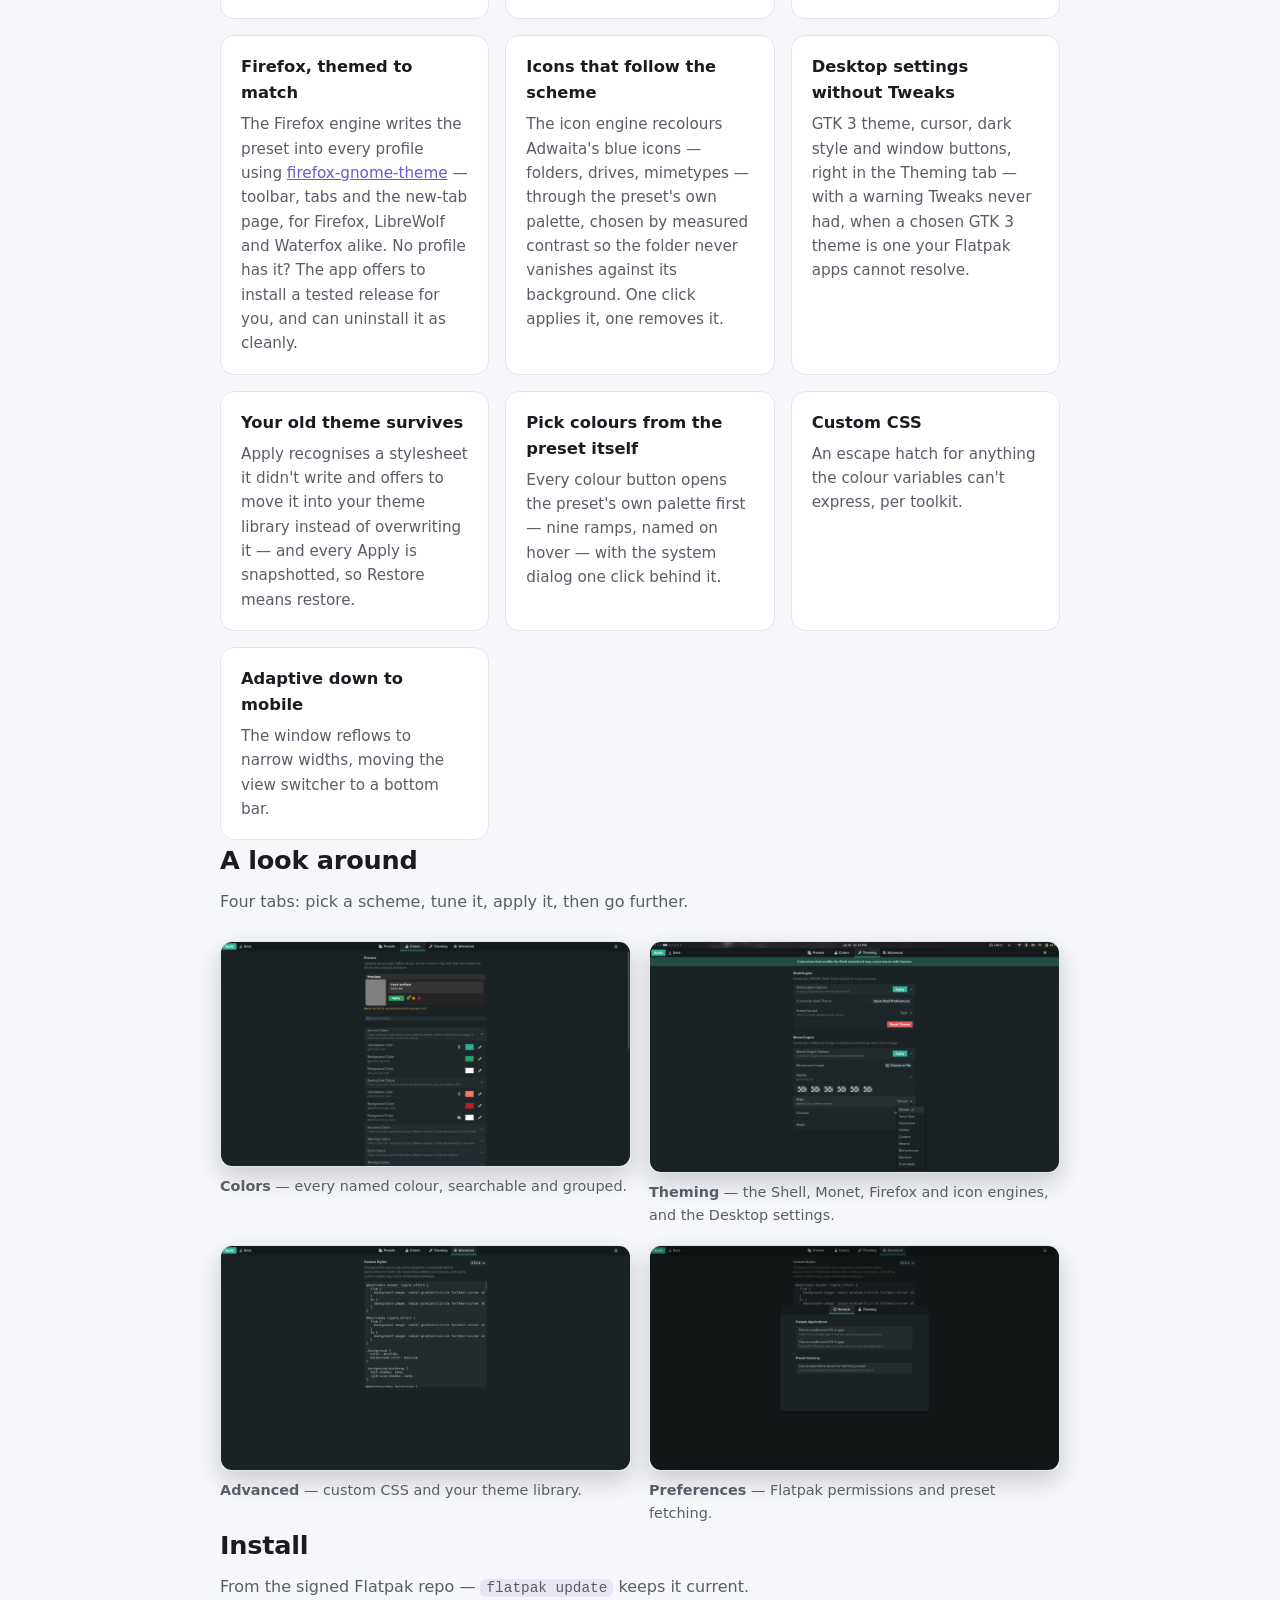
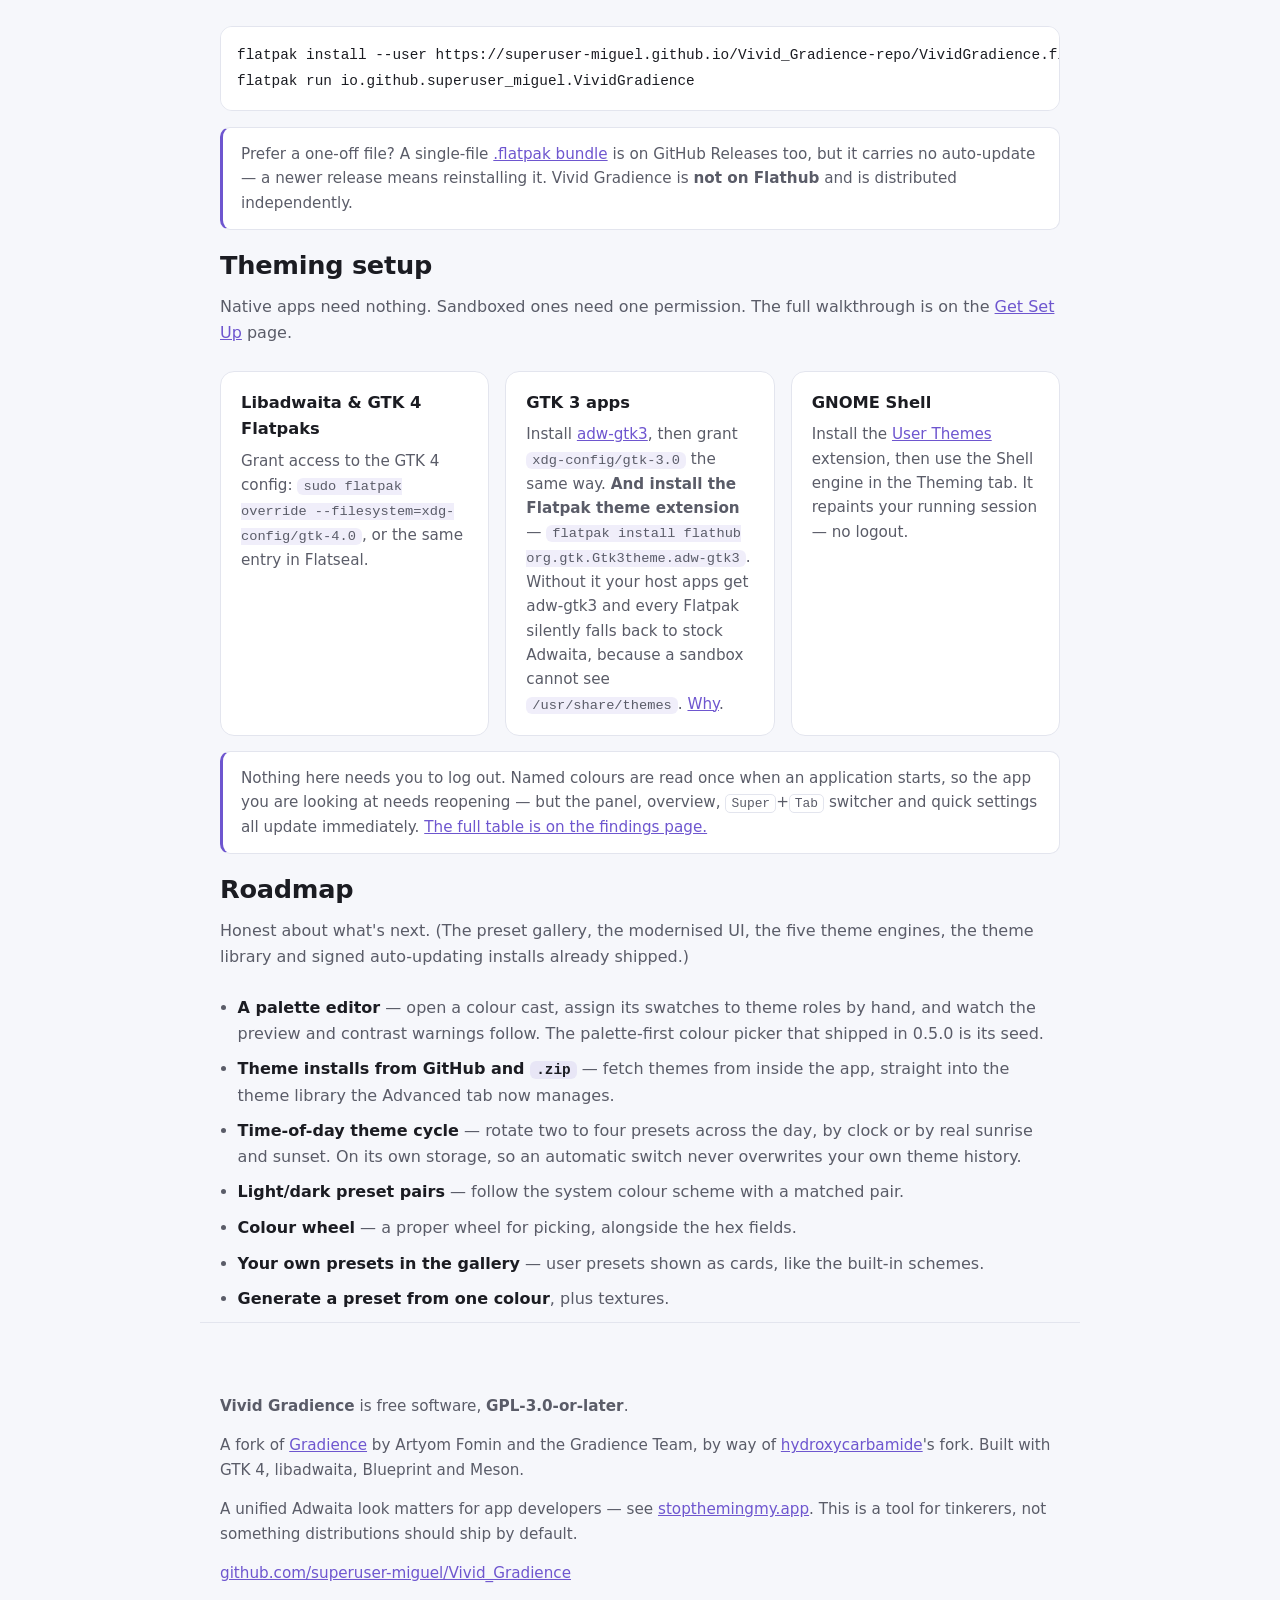
==== commit d33c04ed: "Let the Firefox engine install firefox-gnome-theme itself The one sanctioned exception to report-don" ====
--- a/docs/index.html
+++ b/docs/index.html
@@ -79,7 +79,7 @@
     </div>
     <div class="card">
       <h3>Firefox, themed to match</h3>
-      <p>The Firefox engine writes the preset into every profile using <a href="https://github.com/rafaelmardojai/firefox-gnome-theme">firefox-gnome-theme</a> — toolbar, tabs and the new-tab page, for Firefox, LibreWolf and Waterfox alike.</p>
+      <p>The Firefox engine writes the preset into every profile using <a href="https://github.com/rafaelmardojai/firefox-gnome-theme">firefox-gnome-theme</a> — toolbar, tabs and the new-tab page, for Firefox, LibreWolf and Waterfox alike. No profile has it? The app offers to install a tested release for you, and can uninstall it as cleanly.</p>
     </div>
     <div class="card">
       <h3>Icons that follow the scheme</h3>
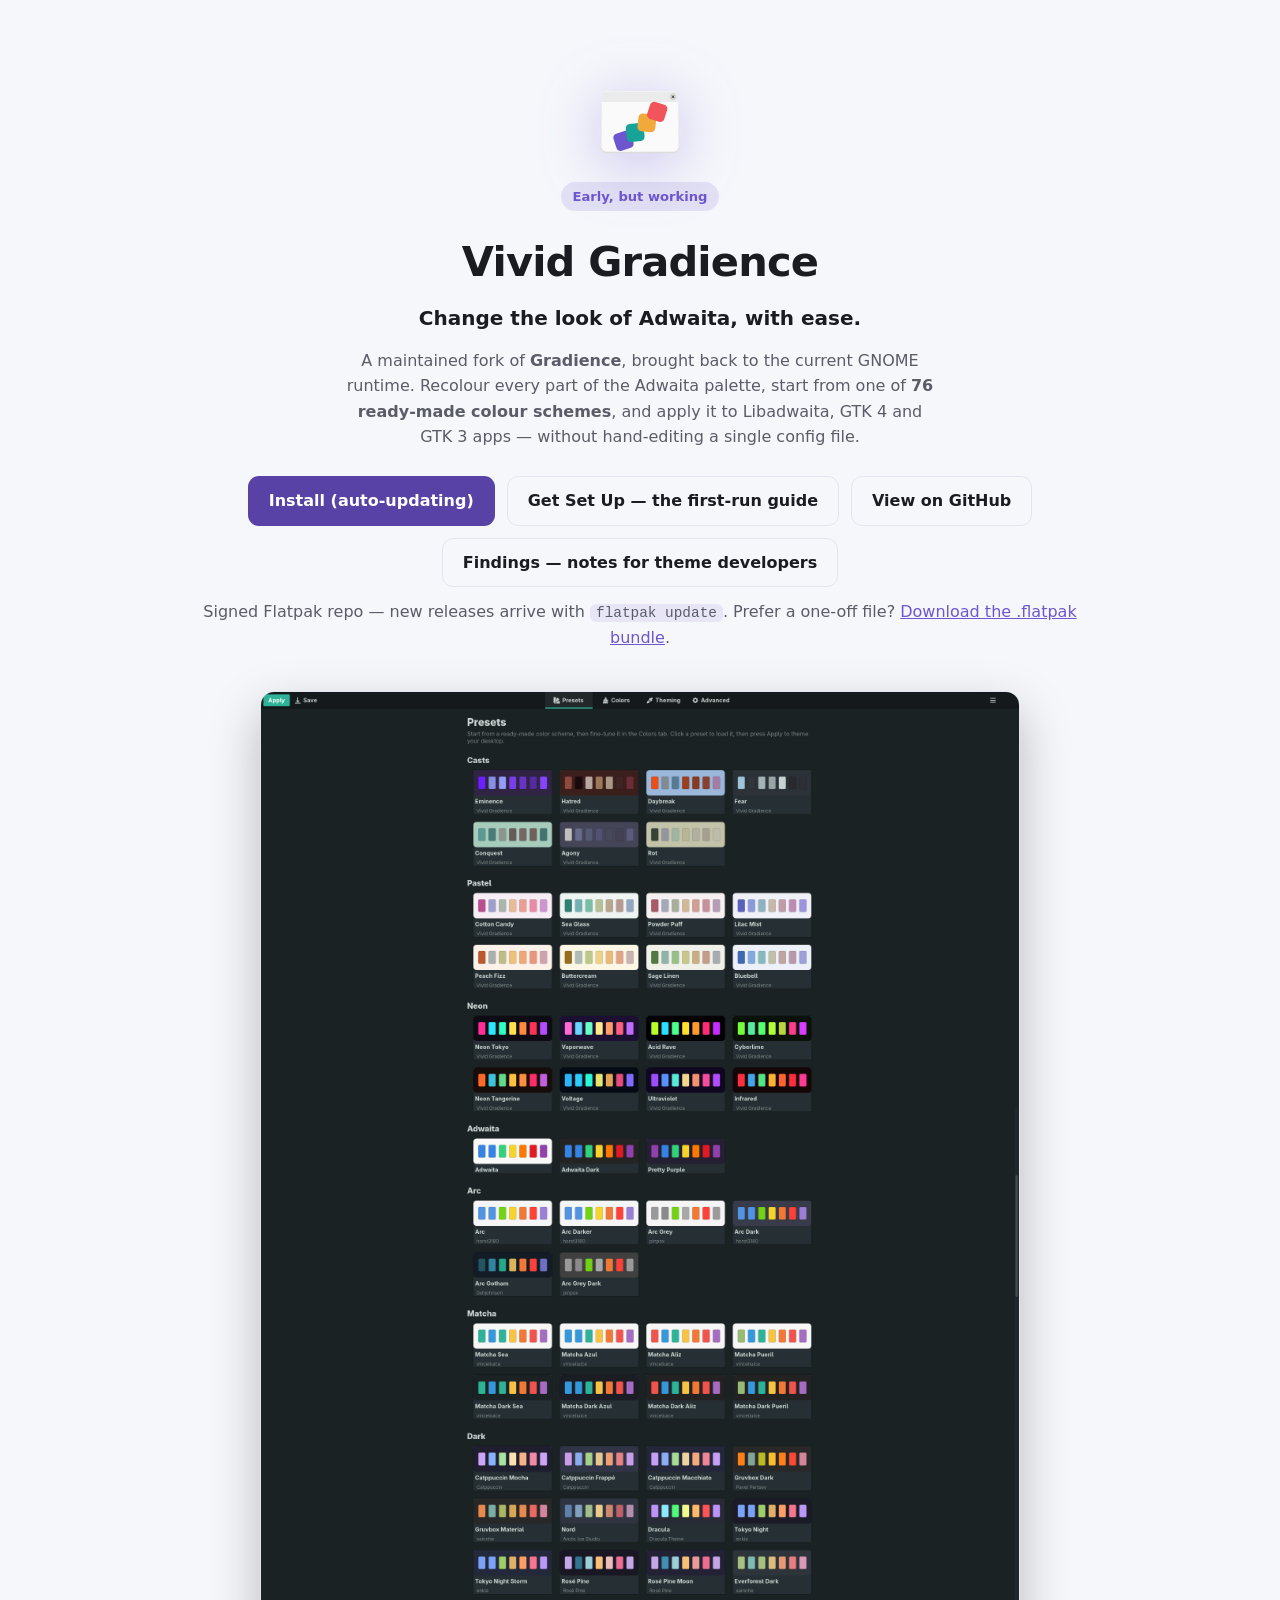
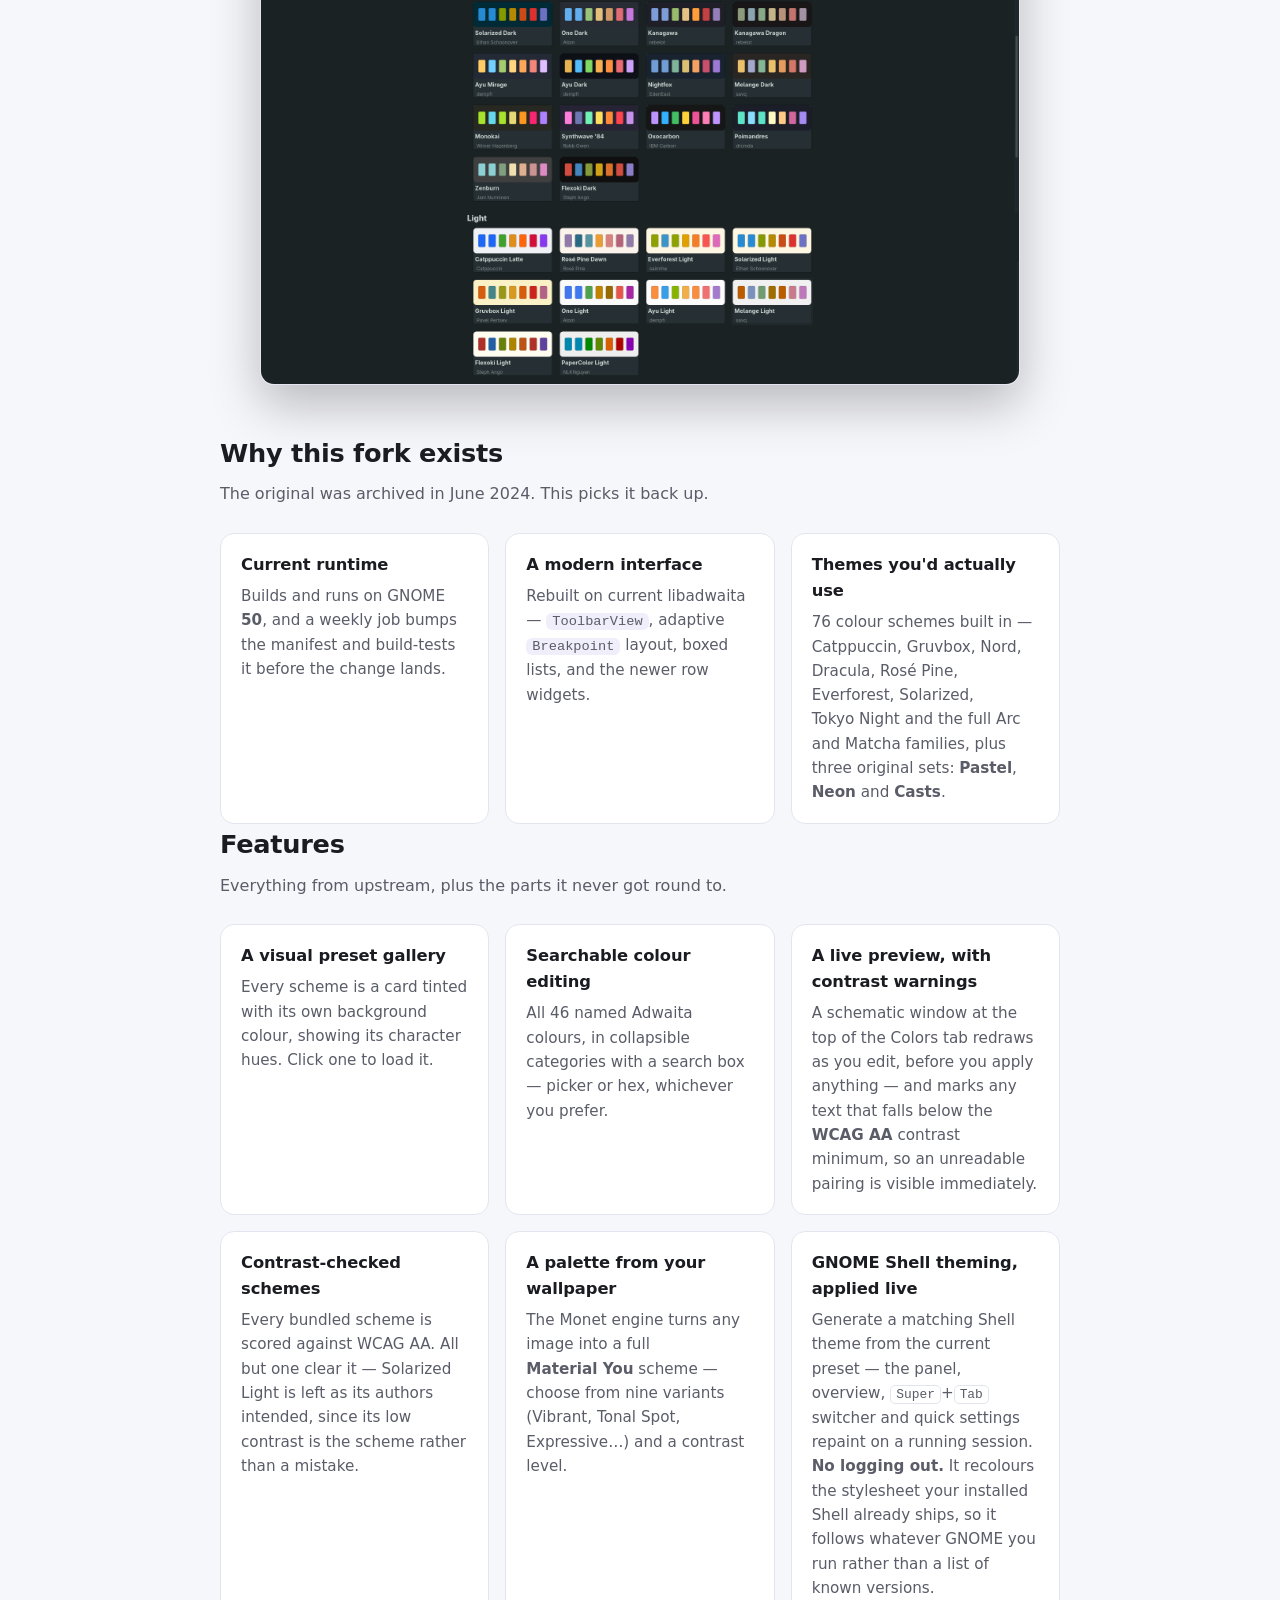
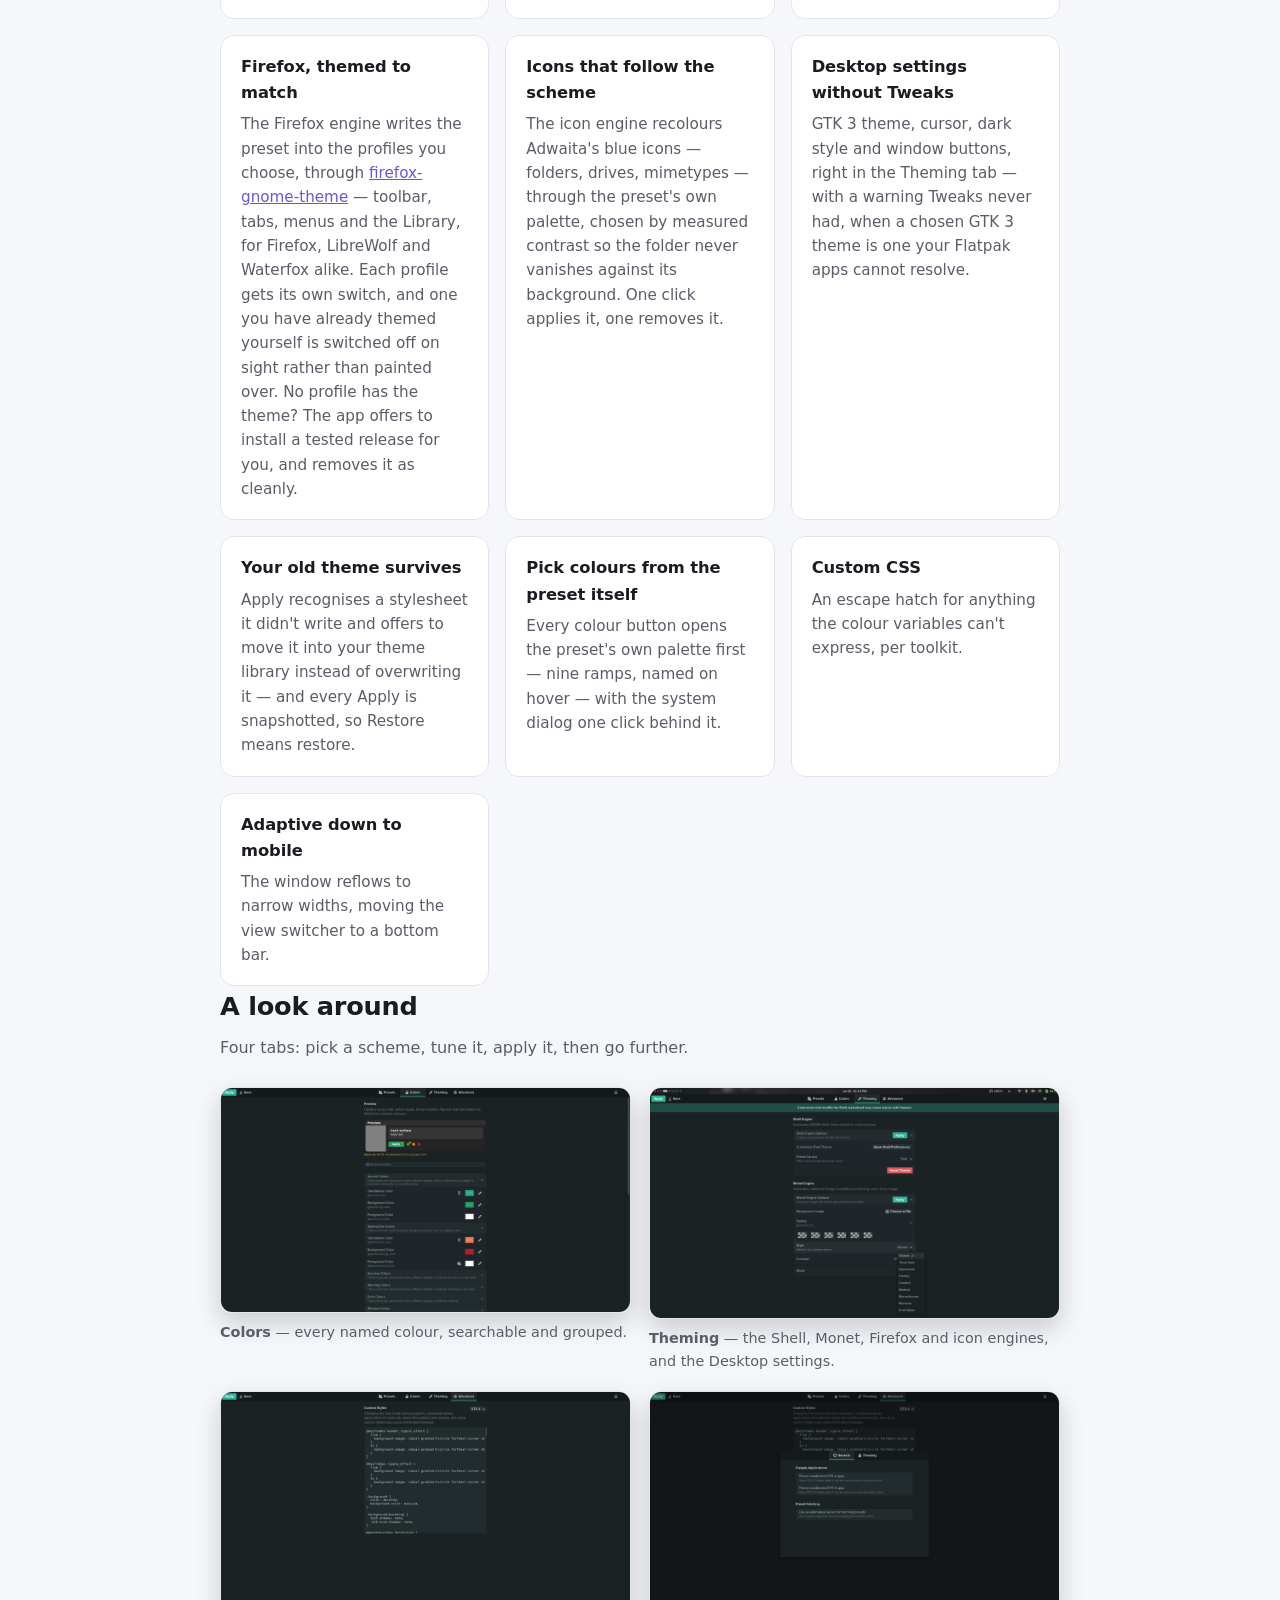
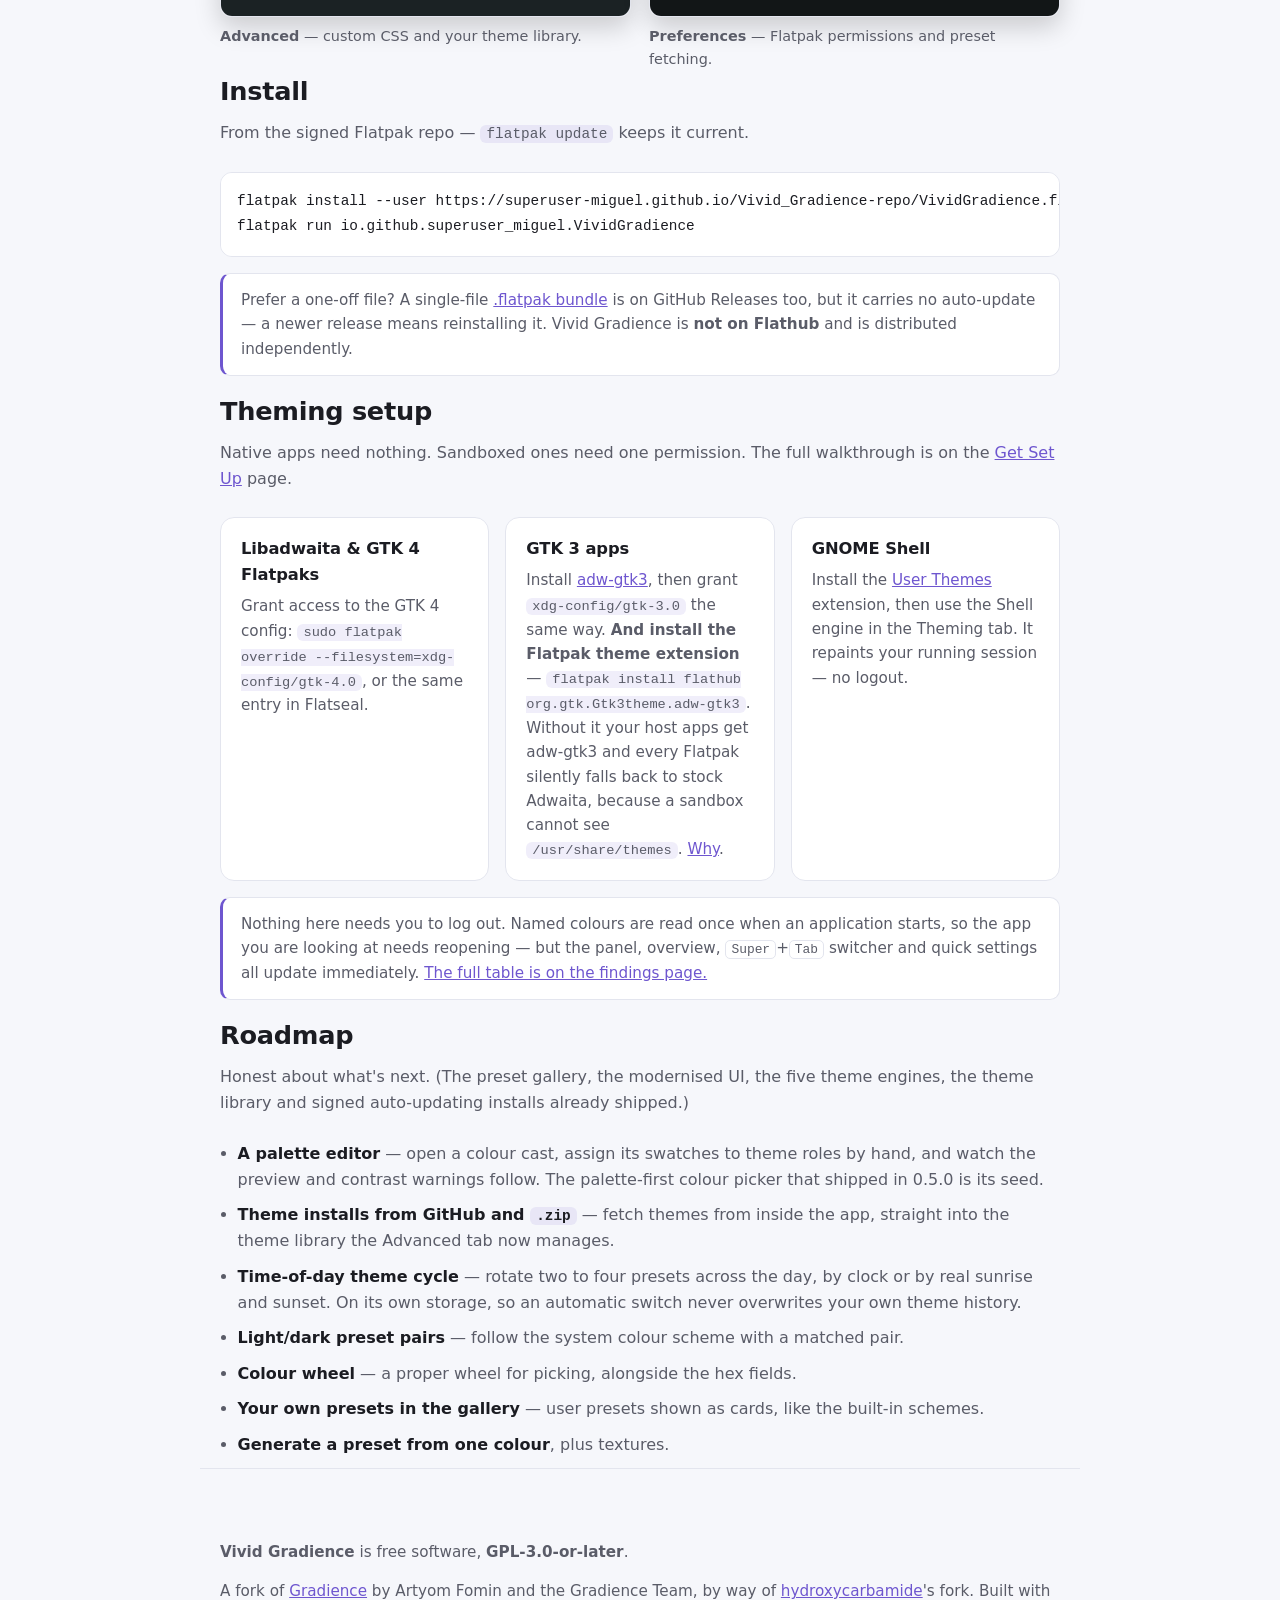
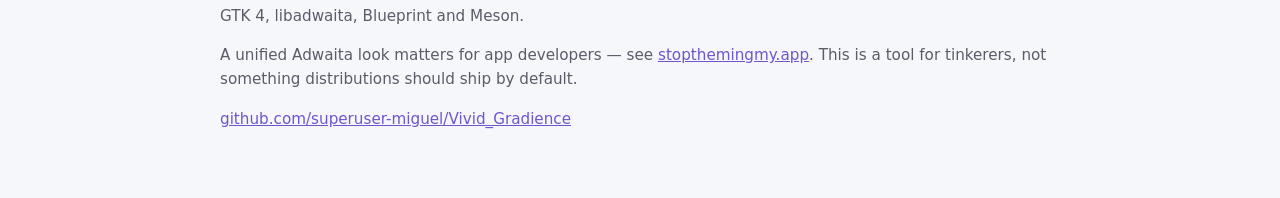
==== commit 7032cec8: "Correct the Firefox claims on the site and in the README Both said the engine writes the preset into" ====
--- a/docs/index.html
+++ b/docs/index.html
@@ -79,7 +79,7 @@
     </div>
     <div class="card">
       <h3>Firefox, themed to match</h3>
-      <p>The Firefox engine writes the preset into every profile using <a href="https://github.com/rafaelmardojai/firefox-gnome-theme">firefox-gnome-theme</a> — toolbar, tabs and the new-tab page, for Firefox, LibreWolf and Waterfox alike. No profile has it? The app offers to install a tested release for you, and can uninstall it as cleanly.</p>
+      <p>The Firefox engine writes the preset into the profiles you choose, through <a href="https://github.com/rafaelmardojai/firefox-gnome-theme">firefox-gnome-theme</a> — toolbar, tabs, menus and the Library, for Firefox, LibreWolf and Waterfox alike. Each profile gets its own switch, and one you have already themed yourself is switched off on sight rather than painted over. No profile has the theme? The app offers to install a tested release for you, and removes it as cleanly.</p>
     </div>
     <div class="card">
       <h3>Icons that follow the scheme</h3>
--- a/docs/style.css
+++ b/docs/style.css
@@ -46,6 +46,7 @@
 }
 
 h2 { font-size: 1.6rem; letter-spacing: -.01em; margin: 0 0 8px; }
+h3 { font-size: 1.12rem; letter-spacing: -.005em; margin: 26px 0 8px; }
 .sub { color: var(--muted); margin: 0 0 26px; }
 
 .grid { display: grid; gap: 16px; grid-template-columns: repeat(auto-fit, minmax(240px, 1fr)); }
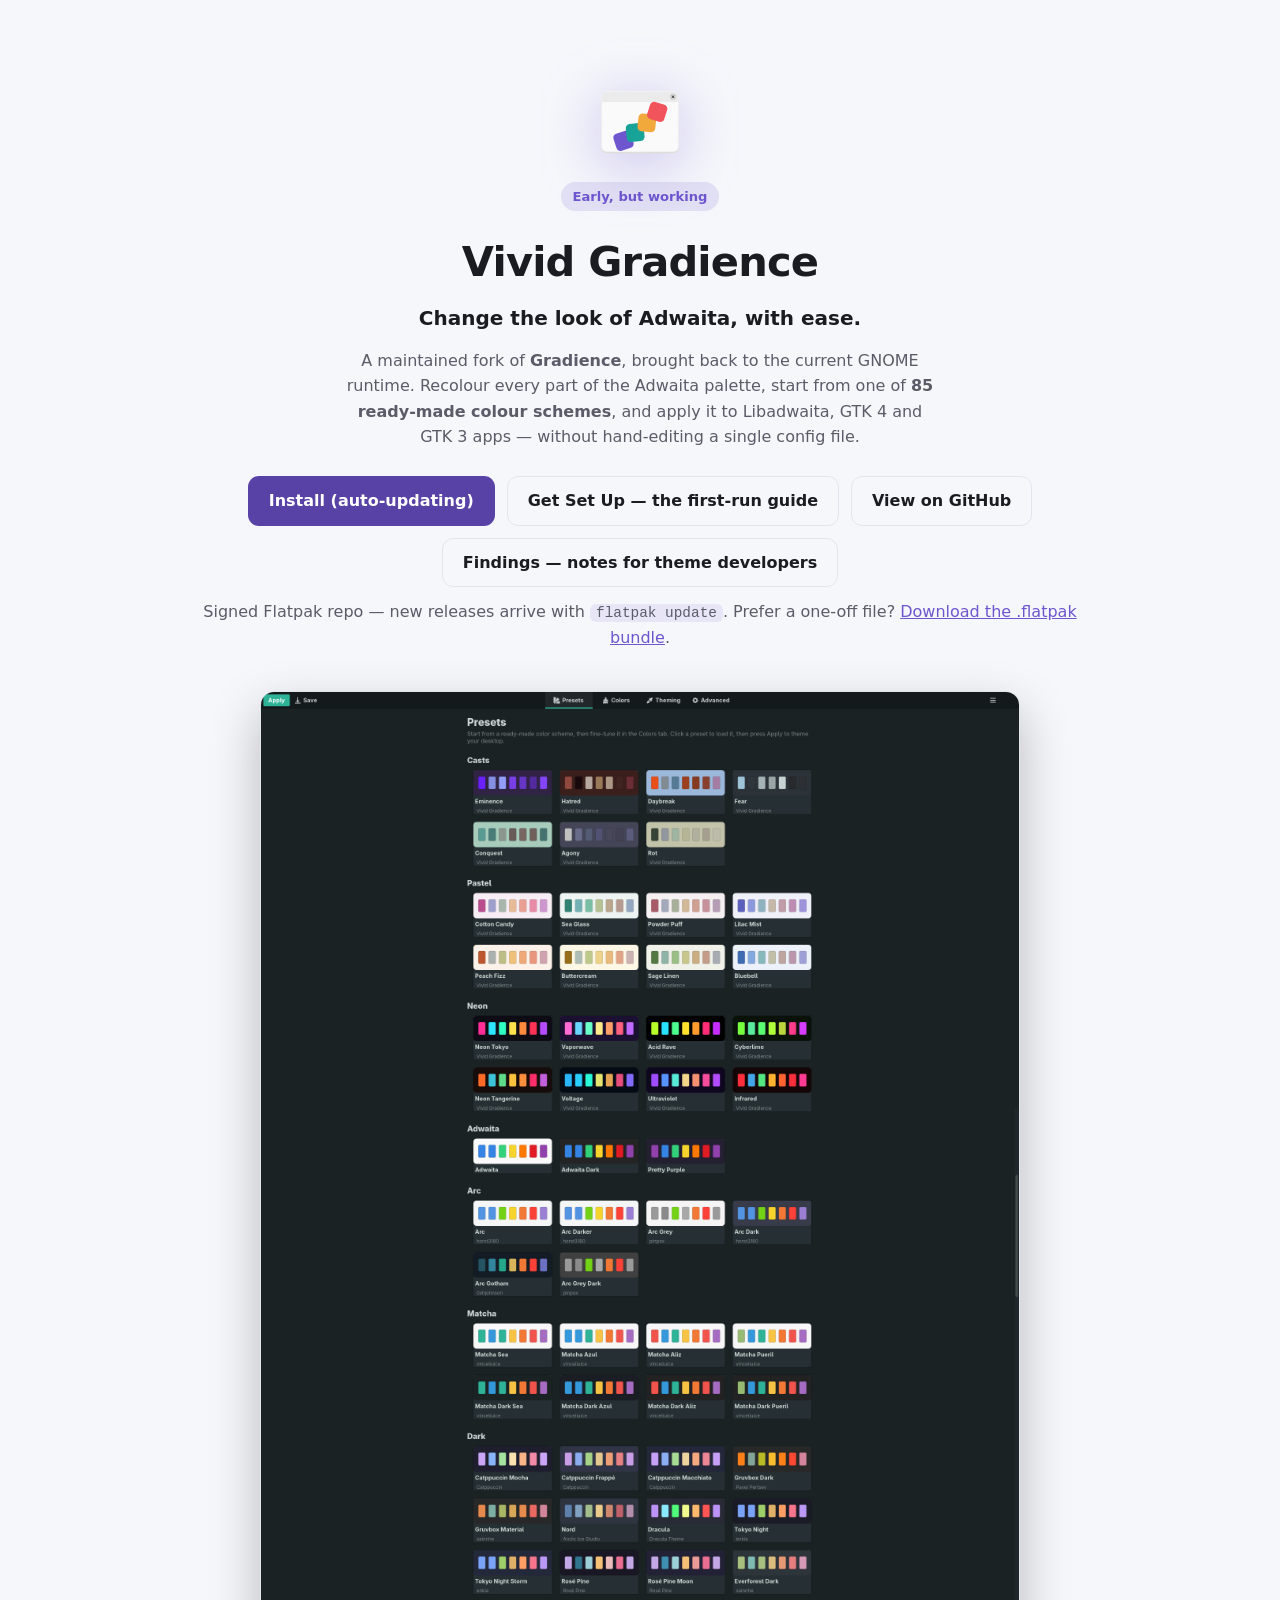
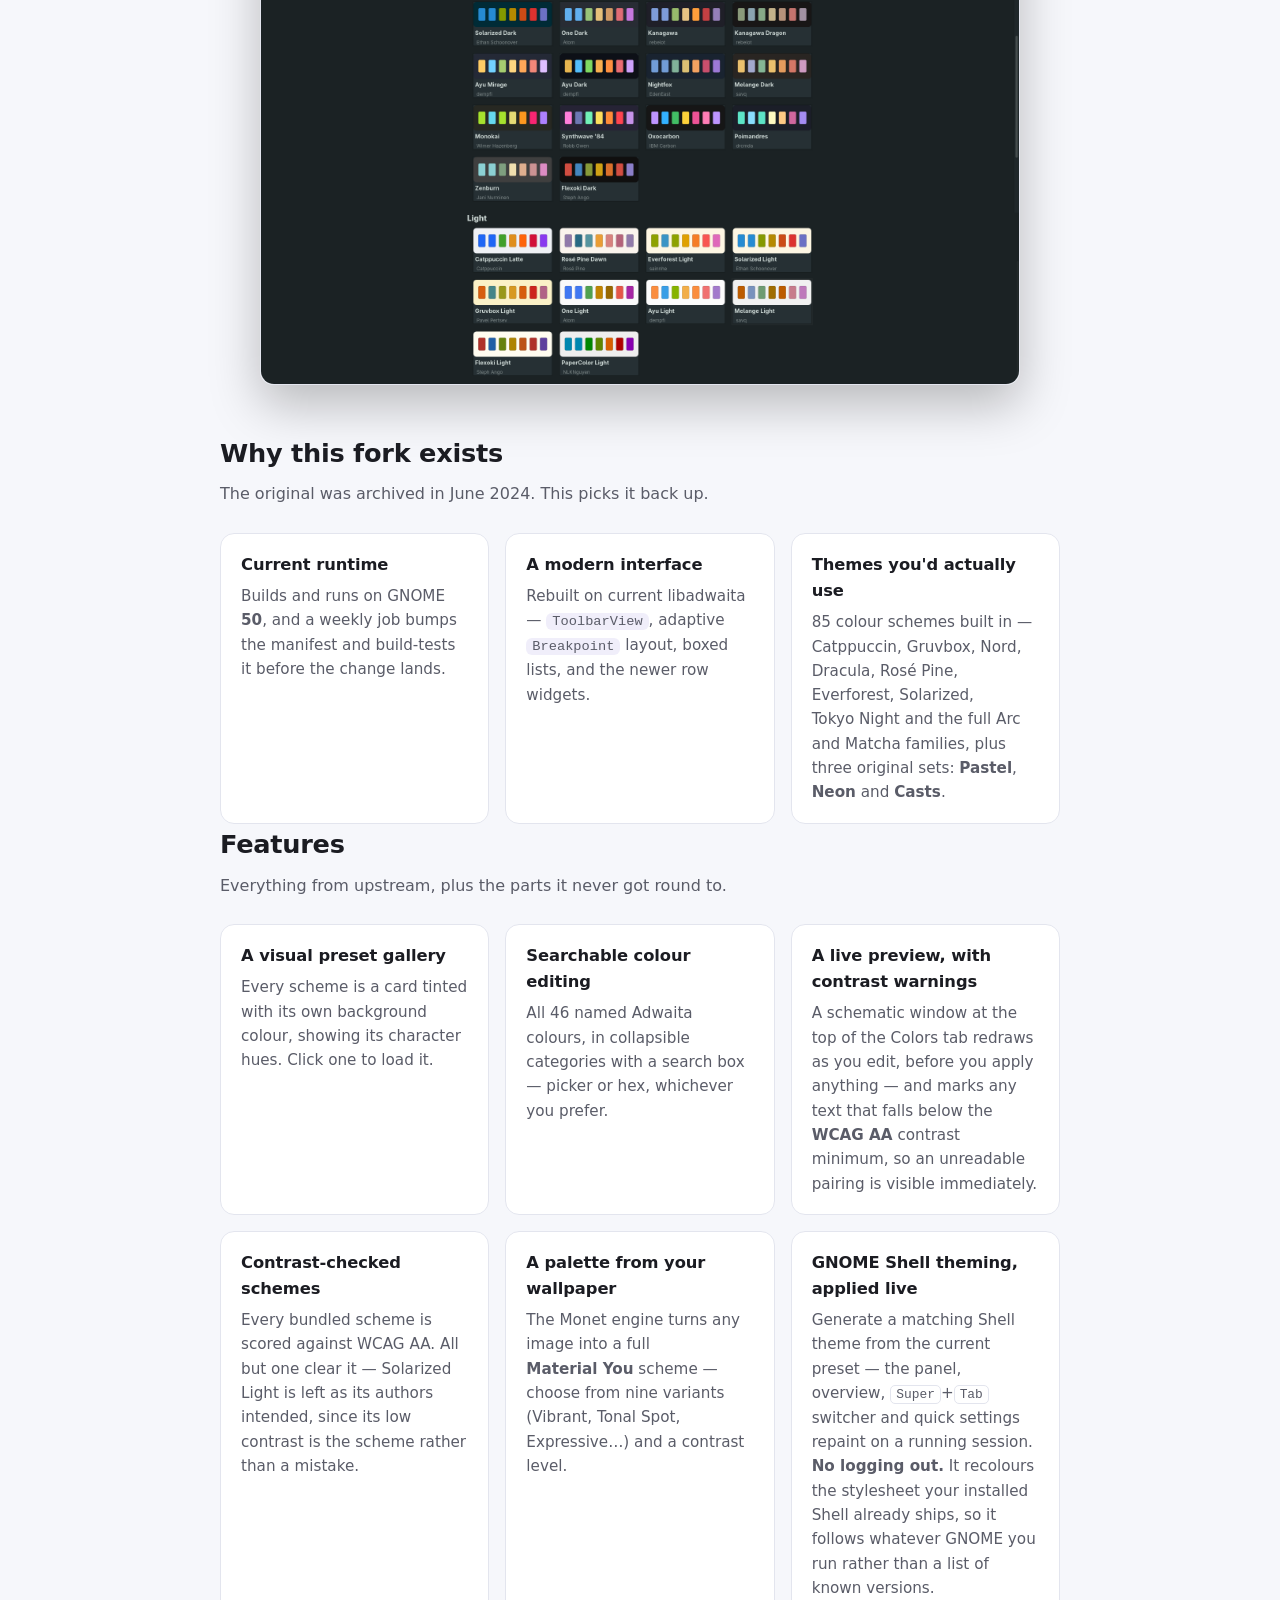
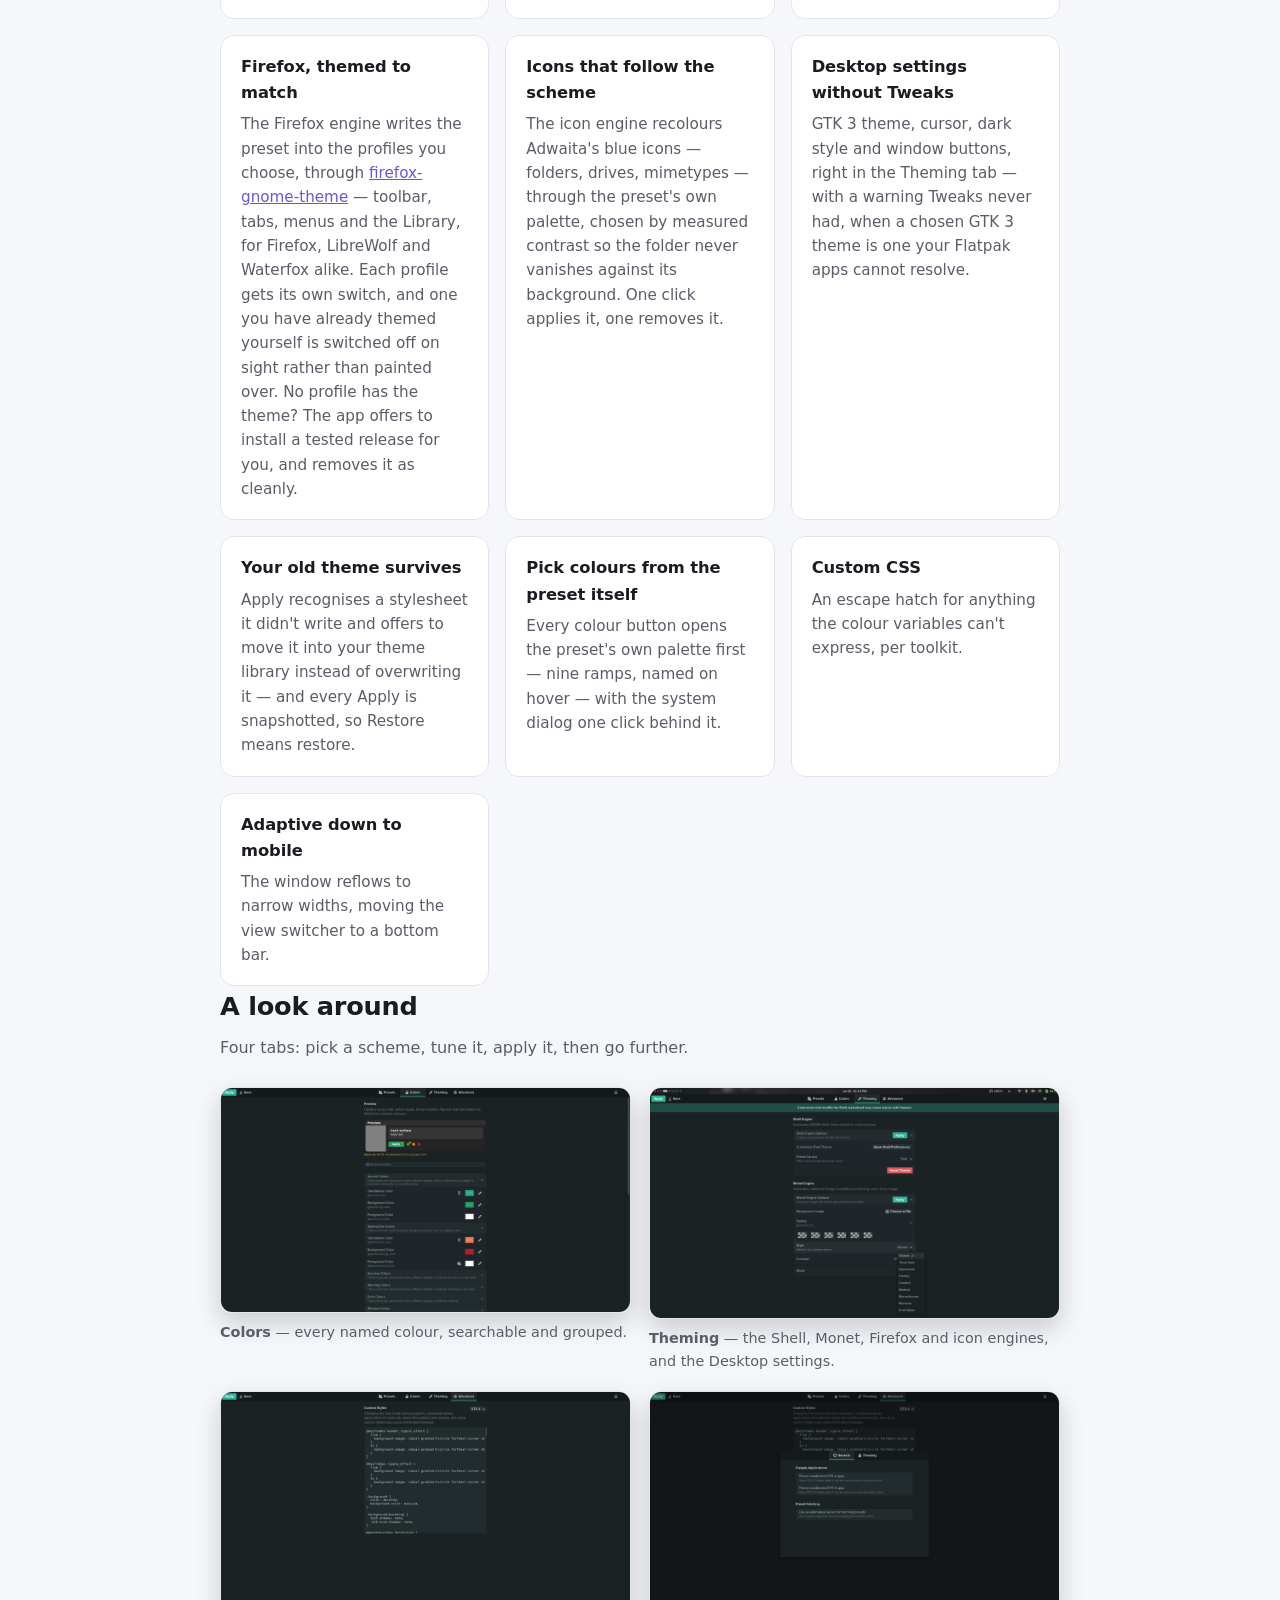
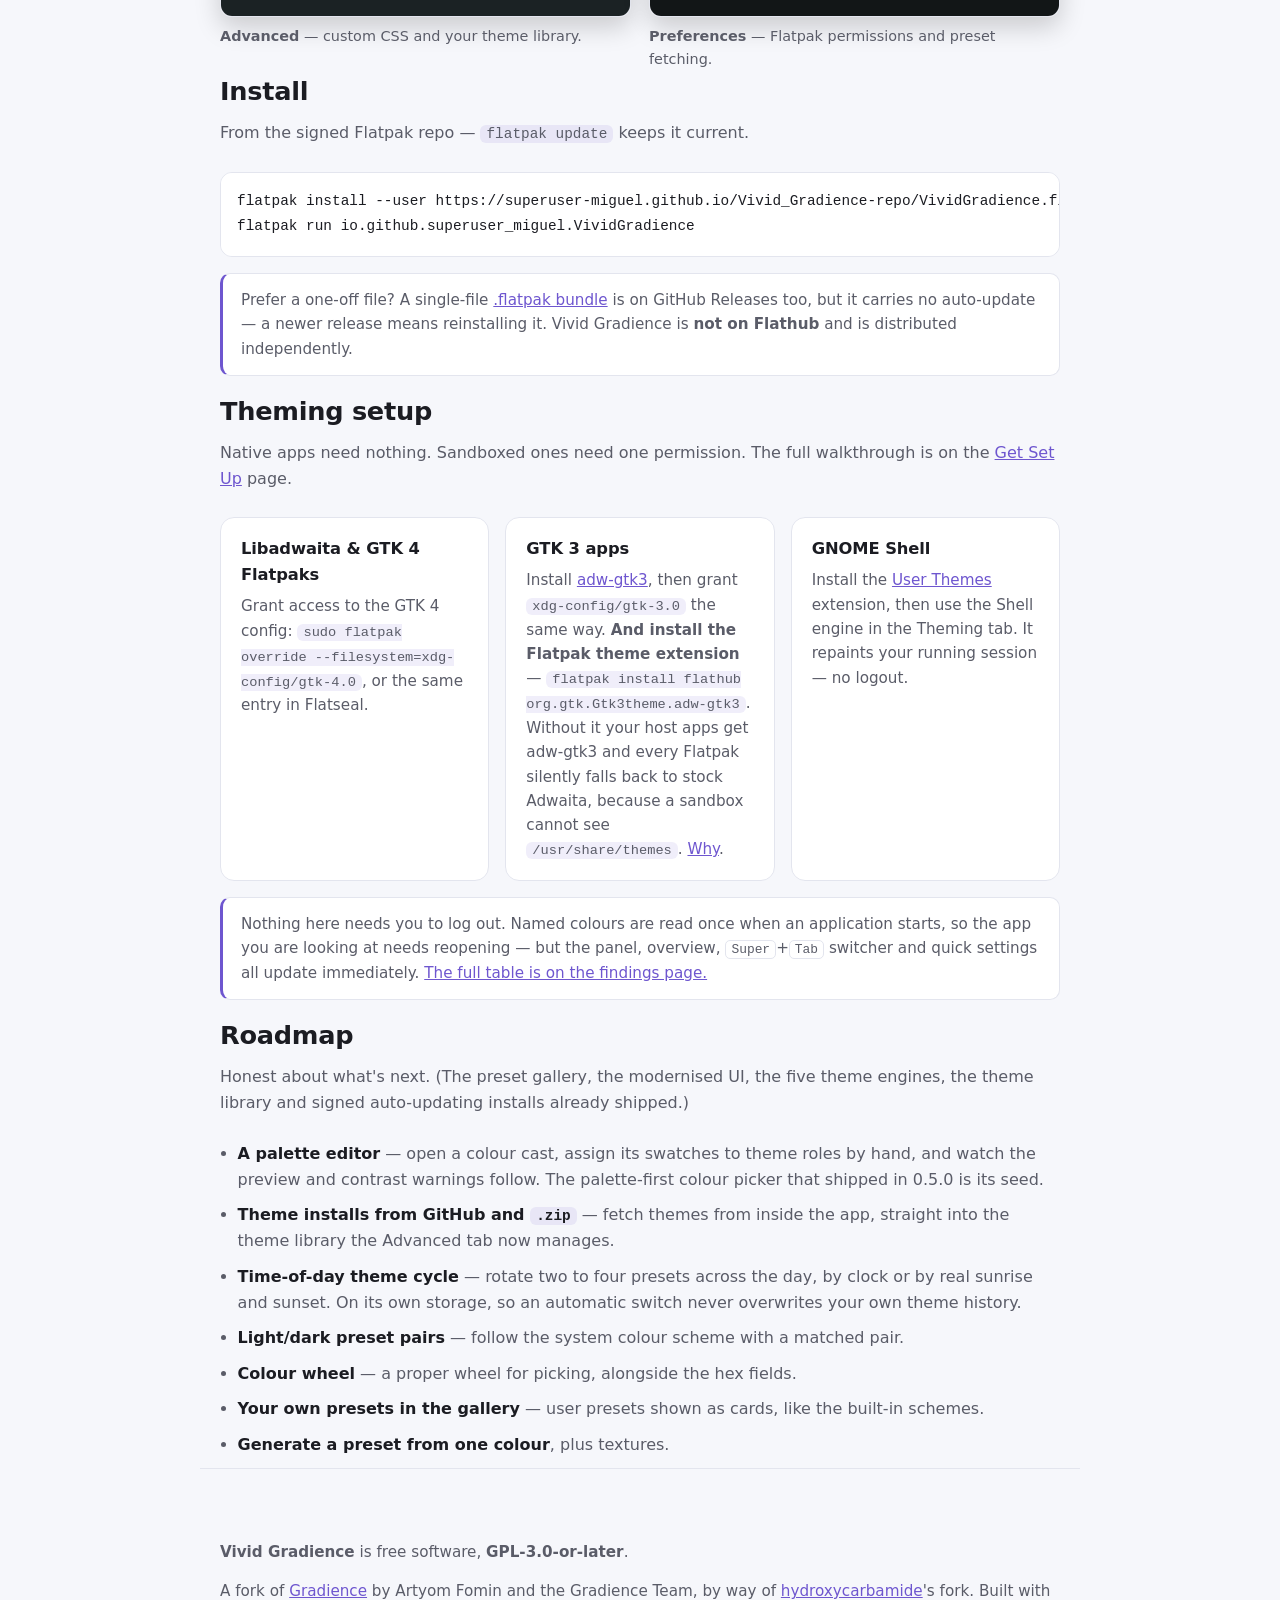
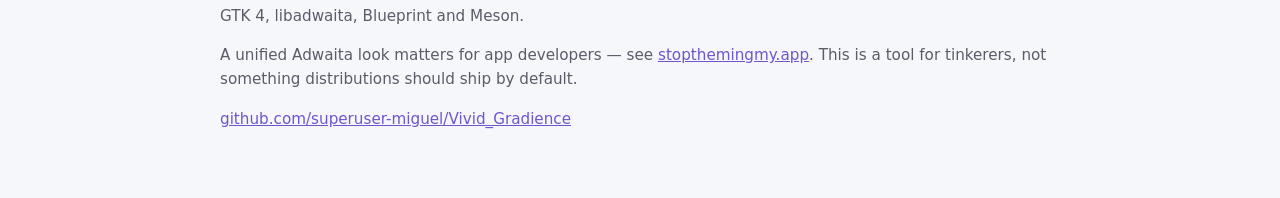
==== commit 535627ce: "Release v0.6.0 The Firefox engine grows up — self-installing prerequisite, per-profile switches, the" ====
--- a/docs/index.html
+++ b/docs/index.html
@@ -4,7 +4,7 @@
 <meta charset="utf-8">
 <meta name="viewport" content="width=device-width, initial-scale=1">
 <title>Vivid Gradience — change the look of Adwaita, with ease</title>
-<meta name="description" content="A maintained fork of Gradience: recolour Libadwaita and adw-gtk3 from a GTK4 app, with 76 ready-made colour schemes built in.">
+<meta name="description" content="A maintained fork of Gradience: recolour Libadwaita and adw-gtk3 from a GTK4 app, with 85 ready-made colour schemes built in.">
 <link rel="stylesheet" href="style.css">
 </head>
 <body>
@@ -17,7 +17,7 @@
   <p class="lede">
     A maintained fork of <strong>Gradience</strong>, brought back to the current
     GNOME runtime. Recolour every part of the Adwaita palette, start from one of
-    <strong>76 ready-made colour schemes</strong>, and apply it to Libadwaita,
+    <strong>85 ready-made colour schemes</strong>, and apply it to Libadwaita,
     GTK&nbsp;4 and GTK&nbsp;3 apps — without hand-editing a single config file.
   </p>
   <div class="btns">
@@ -44,7 +44,7 @@
     </div>
     <div class="card">
       <h3>Themes you'd actually use</h3>
-      <p>76 colour schemes built in — Catppuccin, Gruvbox, Nord, Dracula, Rosé&nbsp;Pine, Everforest, Solarized, Tokyo&nbsp;Night and the full Arc and Matcha families, plus three original sets: <strong>Pastel</strong>, <strong>Neon</strong> and <strong>Casts</strong>.</p>
+      <p>85 colour schemes built in — Catppuccin, Gruvbox, Nord, Dracula, Rosé&nbsp;Pine, Everforest, Solarized, Tokyo&nbsp;Night and the full Arc and Matcha families, plus three original sets: <strong>Pastel</strong>, <strong>Neon</strong> and <strong>Casts</strong>.</p>
     </div>
   </div>
 </section>
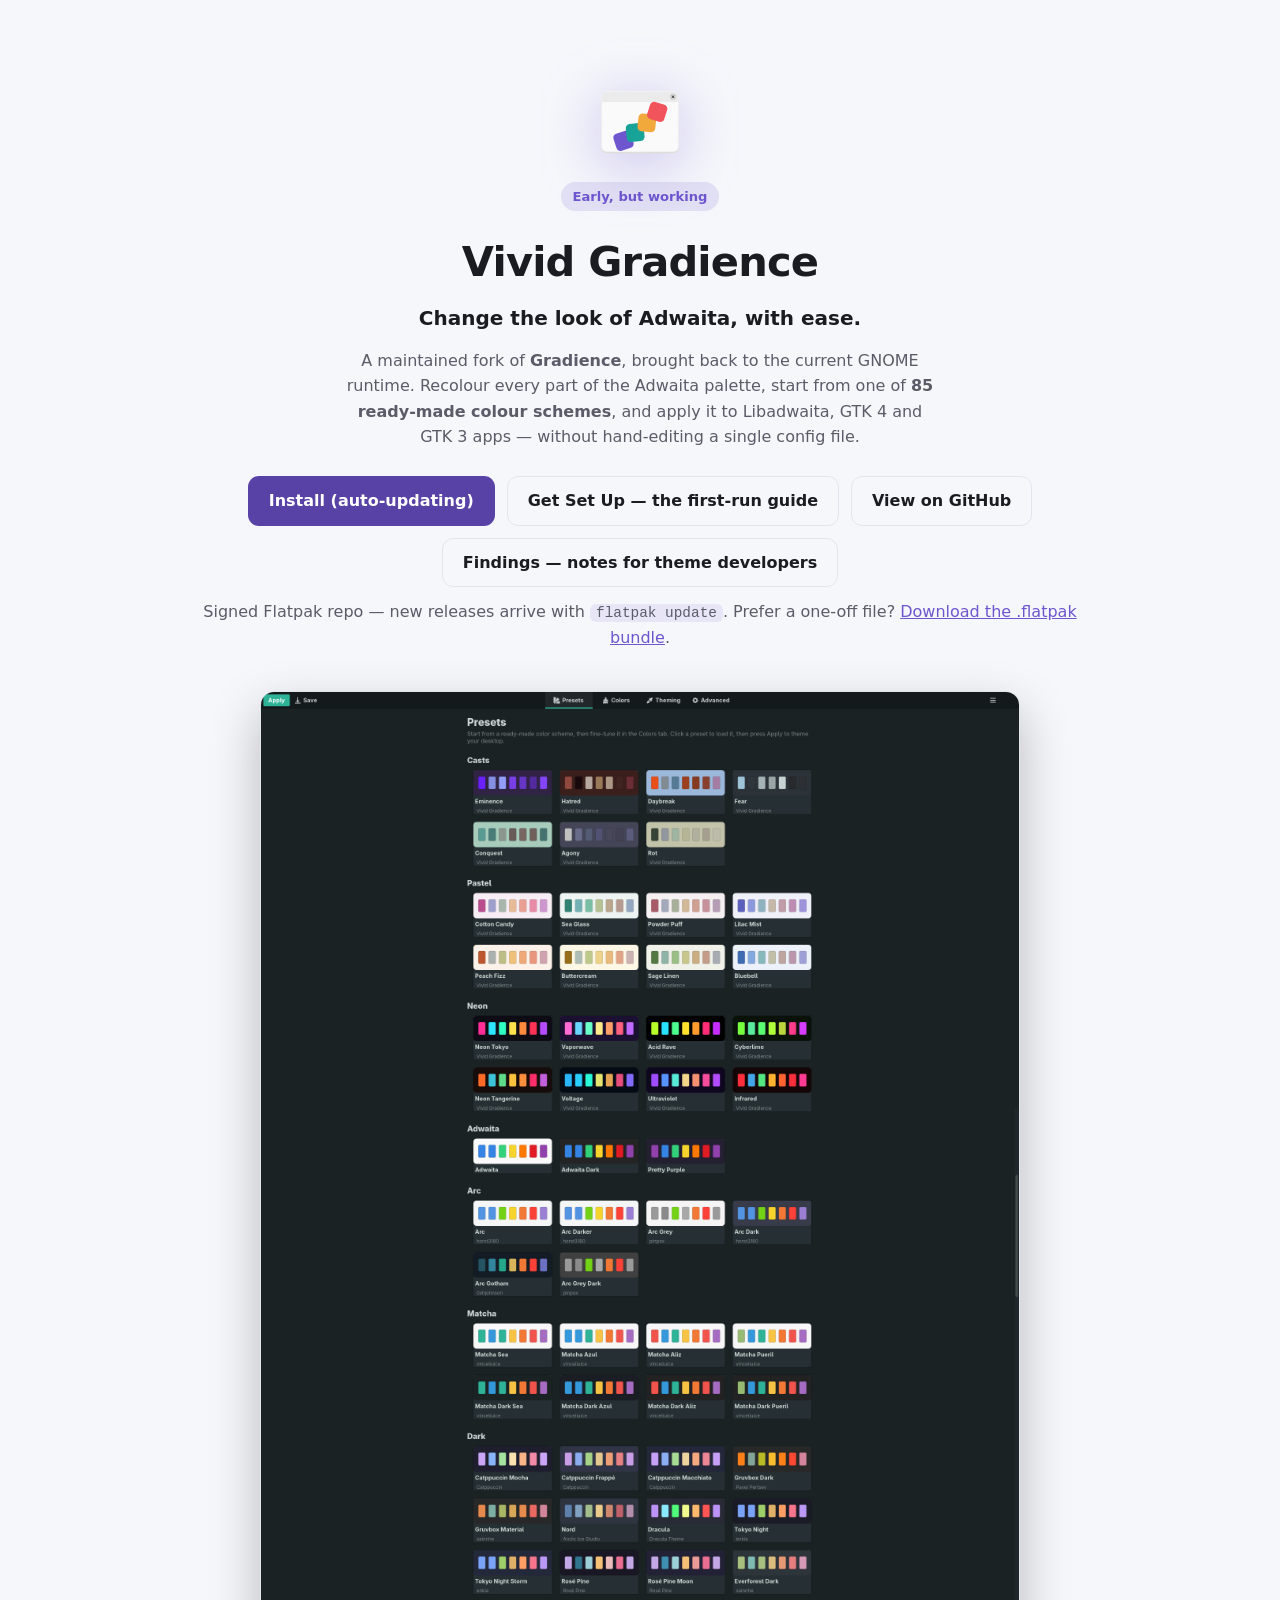
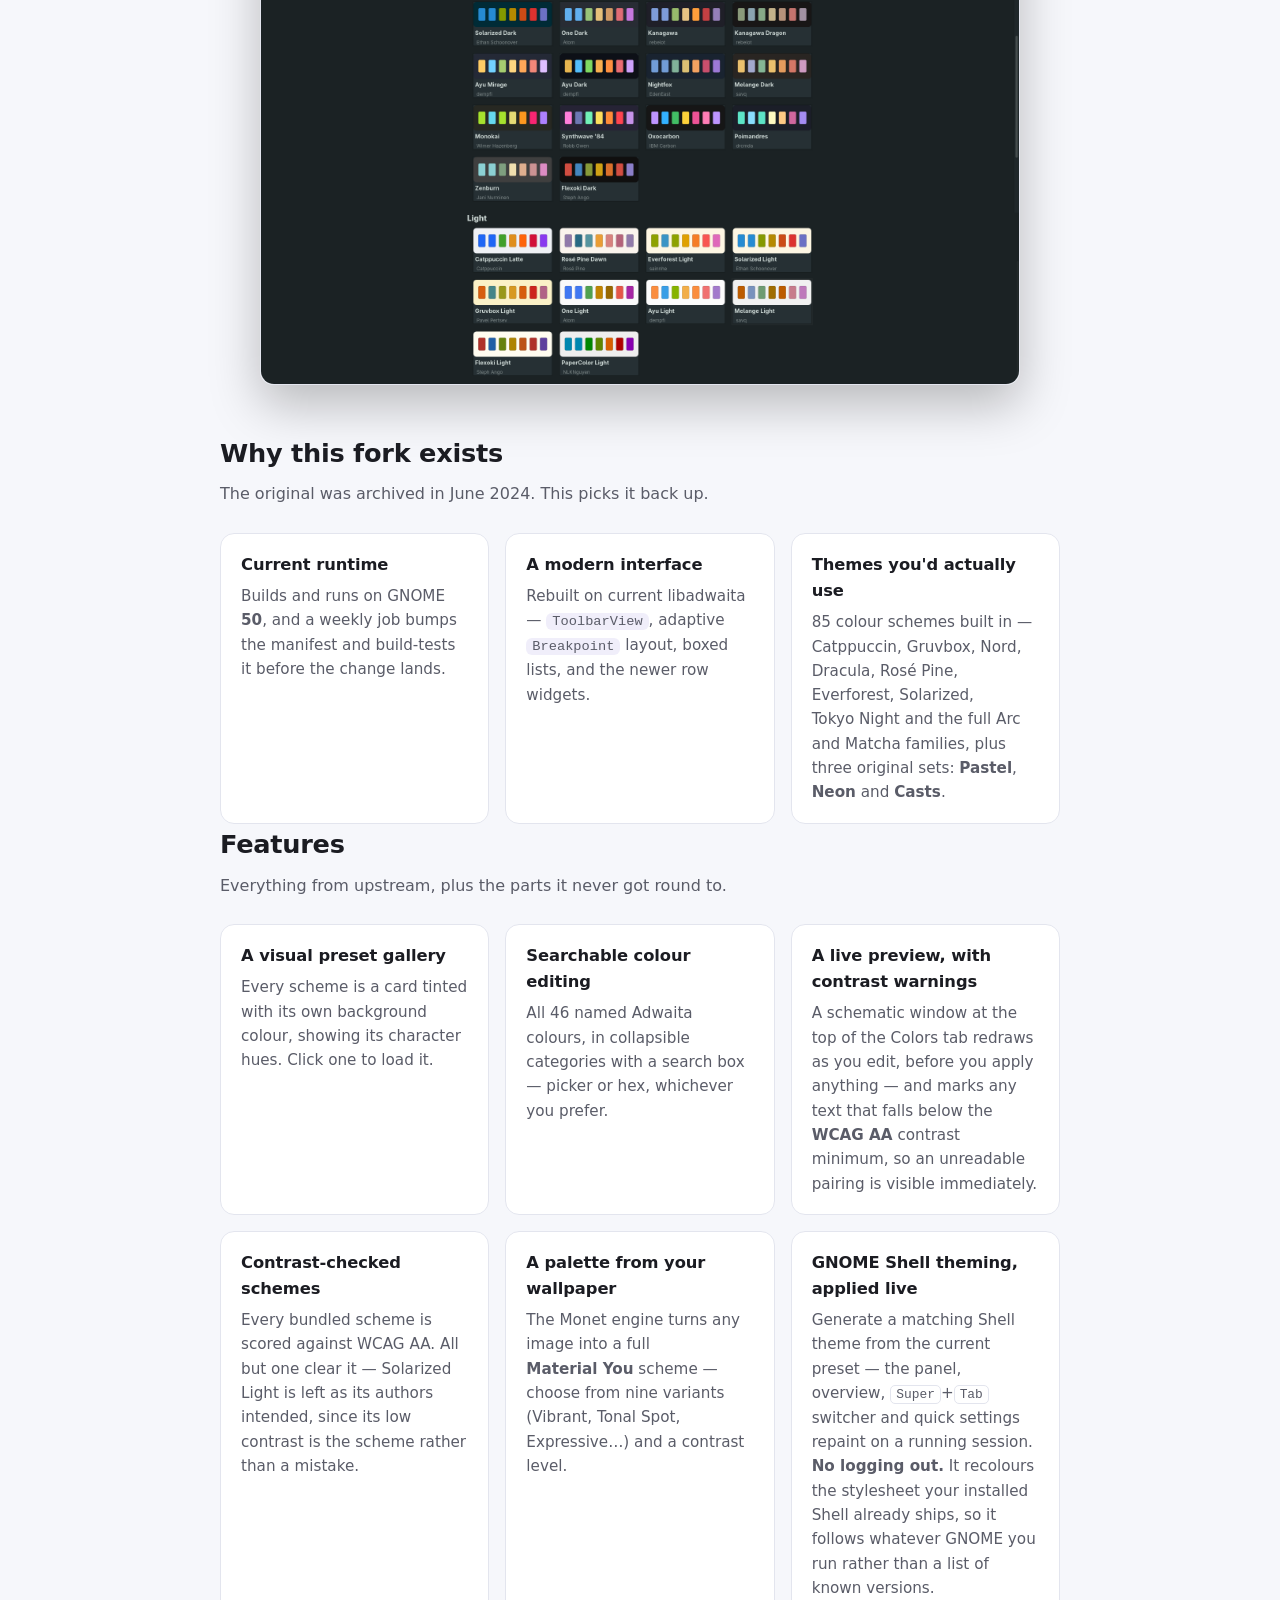
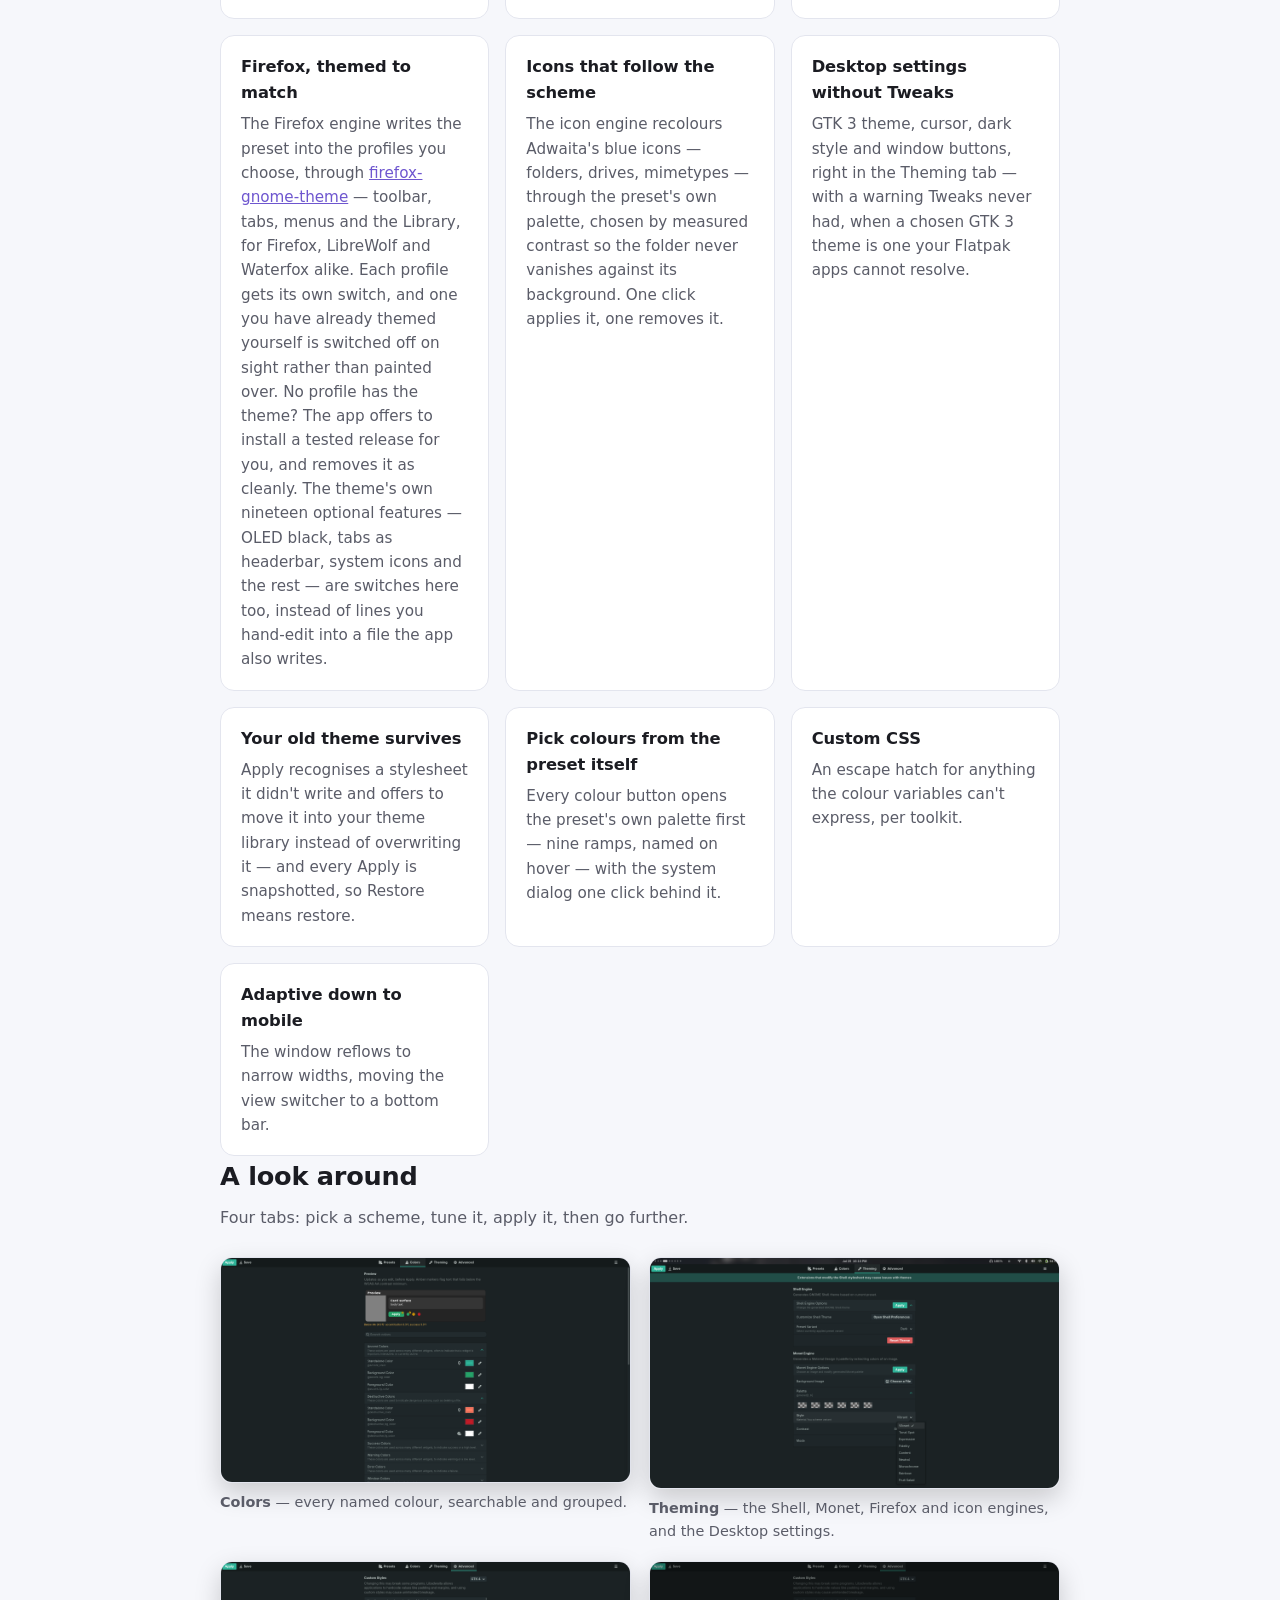
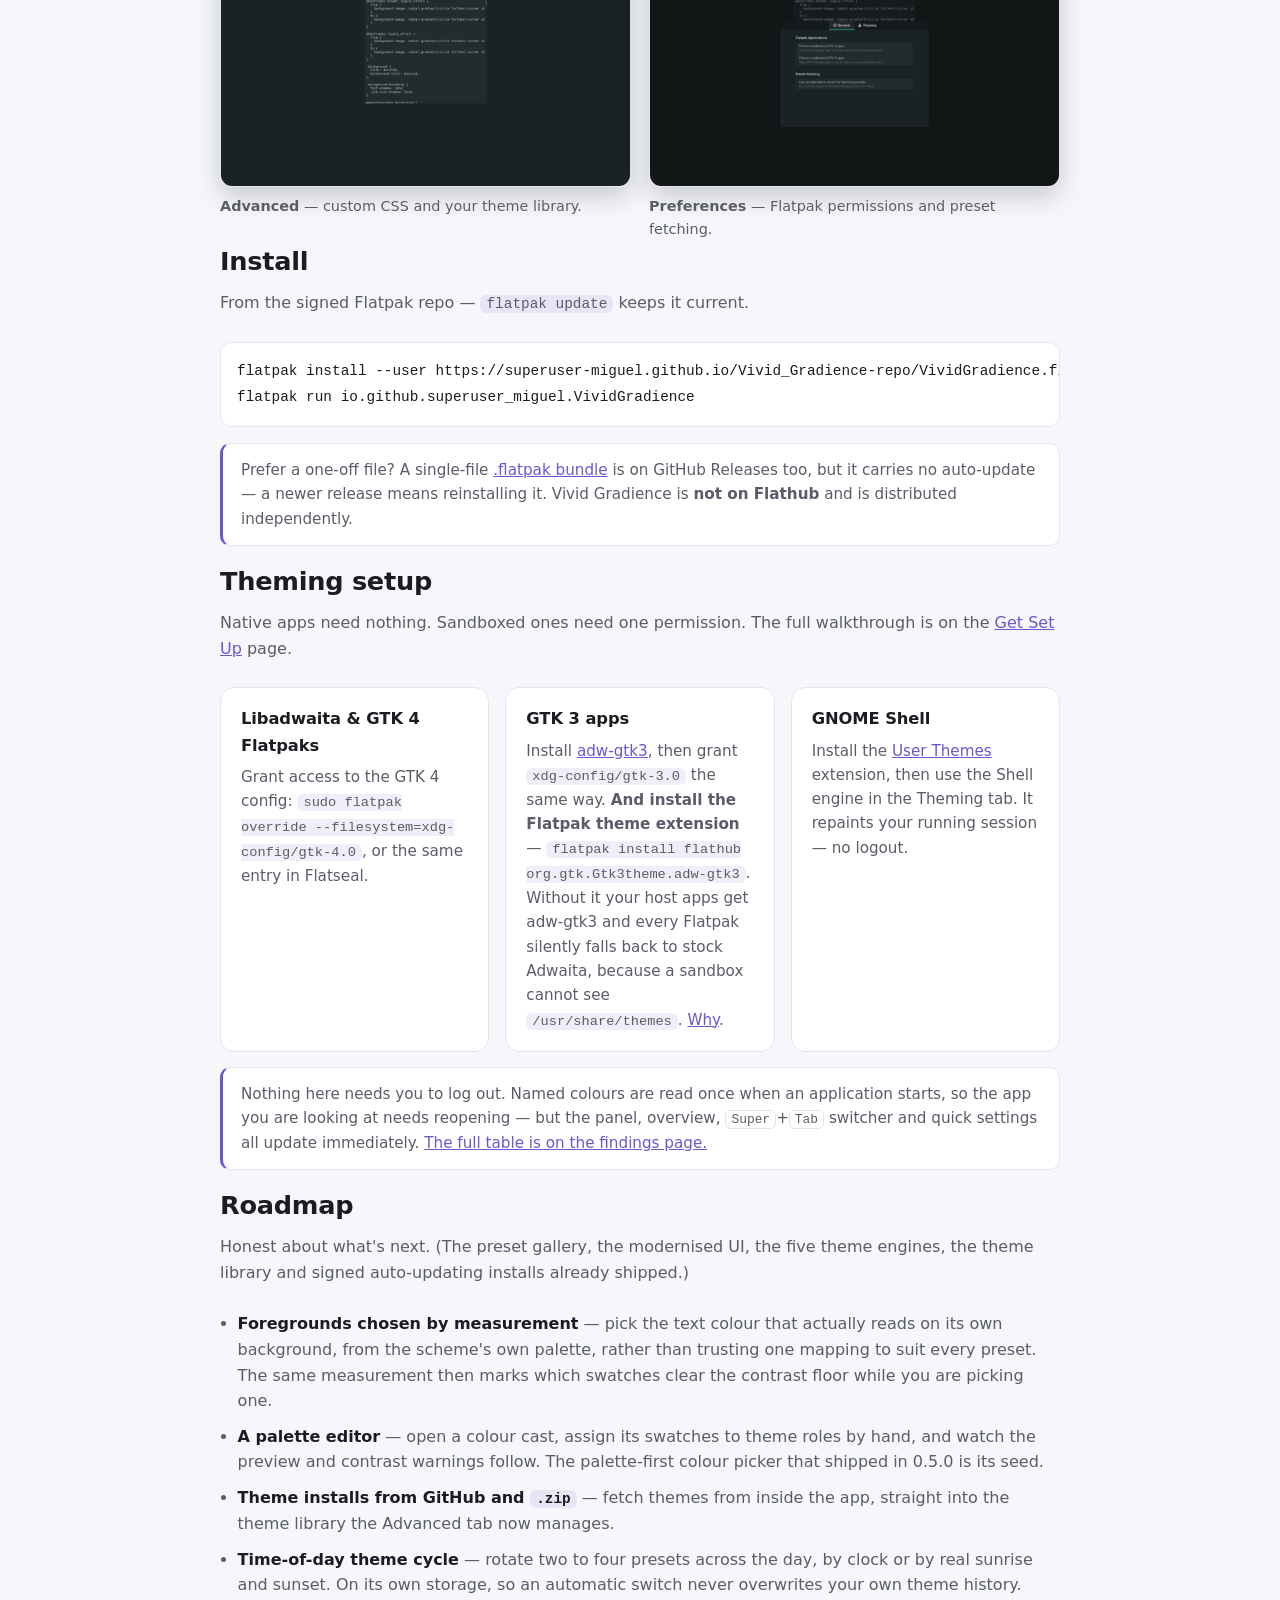
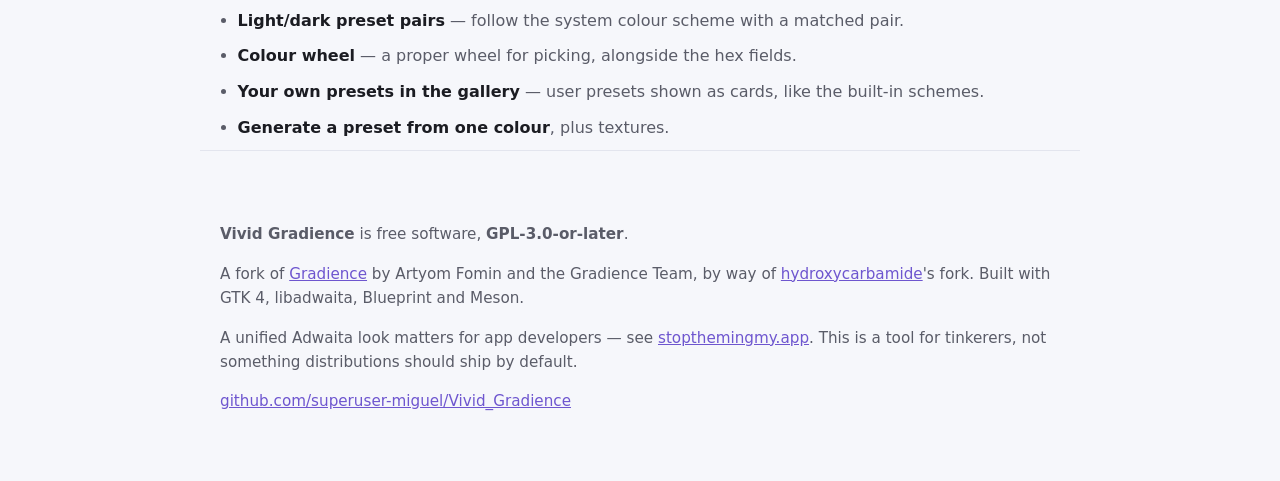
==== commit ad1469d5: "Bring the public docs level with what actually shipped The site and README were already accurate; RO" ====
--- a/docs/index.html
+++ b/docs/index.html
@@ -79,7 +79,7 @@
     </div>
     <div class="card">
       <h3>Firefox, themed to match</h3>
-      <p>The Firefox engine writes the preset into the profiles you choose, through <a href="https://github.com/rafaelmardojai/firefox-gnome-theme">firefox-gnome-theme</a> — toolbar, tabs, menus and the Library, for Firefox, LibreWolf and Waterfox alike. Each profile gets its own switch, and one you have already themed yourself is switched off on sight rather than painted over. No profile has the theme? The app offers to install a tested release for you, and removes it as cleanly.</p>
+      <p>The Firefox engine writes the preset into the profiles you choose, through <a href="https://github.com/rafaelmardojai/firefox-gnome-theme">firefox-gnome-theme</a> — toolbar, tabs, menus and the Library, for Firefox, LibreWolf and Waterfox alike. Each profile gets its own switch, and one you have already themed yourself is switched off on sight rather than painted over. No profile has the theme? The app offers to install a tested release for you, and removes it as cleanly. The theme's own nineteen optional features — OLED black, tabs as headerbar, system icons and the rest — are switches here too, instead of lines you hand-edit into a file the app also writes.</p>
     </div>
     <div class="card">
       <h3>Icons that follow the scheme</h3>
@@ -175,6 +175,7 @@
   <h2>Roadmap</h2>
   <p class="sub">Honest about what's next. (The preset gallery, the modernised UI, the five theme engines, the theme library and signed auto-updating installs already shipped.)</p>
   <ul class="road">
+    <li><b>Foregrounds chosen by measurement</b> — pick the text colour that actually reads on its own background, from the scheme's own palette, rather than trusting one mapping to suit every preset. The same measurement then marks which swatches clear the contrast floor while you are picking one.</li>
     <li><b>A palette editor</b> — open a colour cast, assign its swatches to theme roles by hand, and watch the preview and contrast warnings follow. The palette-first colour picker that shipped in 0.5.0 is its seed.</li>
     <li><b>Theme installs from GitHub and <code>.zip</code></b> — fetch themes from inside the app, straight into the theme library the Advanced tab now manages.</li>
     <li><b>Time-of-day theme cycle</b> — rotate two to four presets across the day, by clock or by real sunrise and sunset. On its own storage, so an automatic switch never overwrites your own theme history.</li>
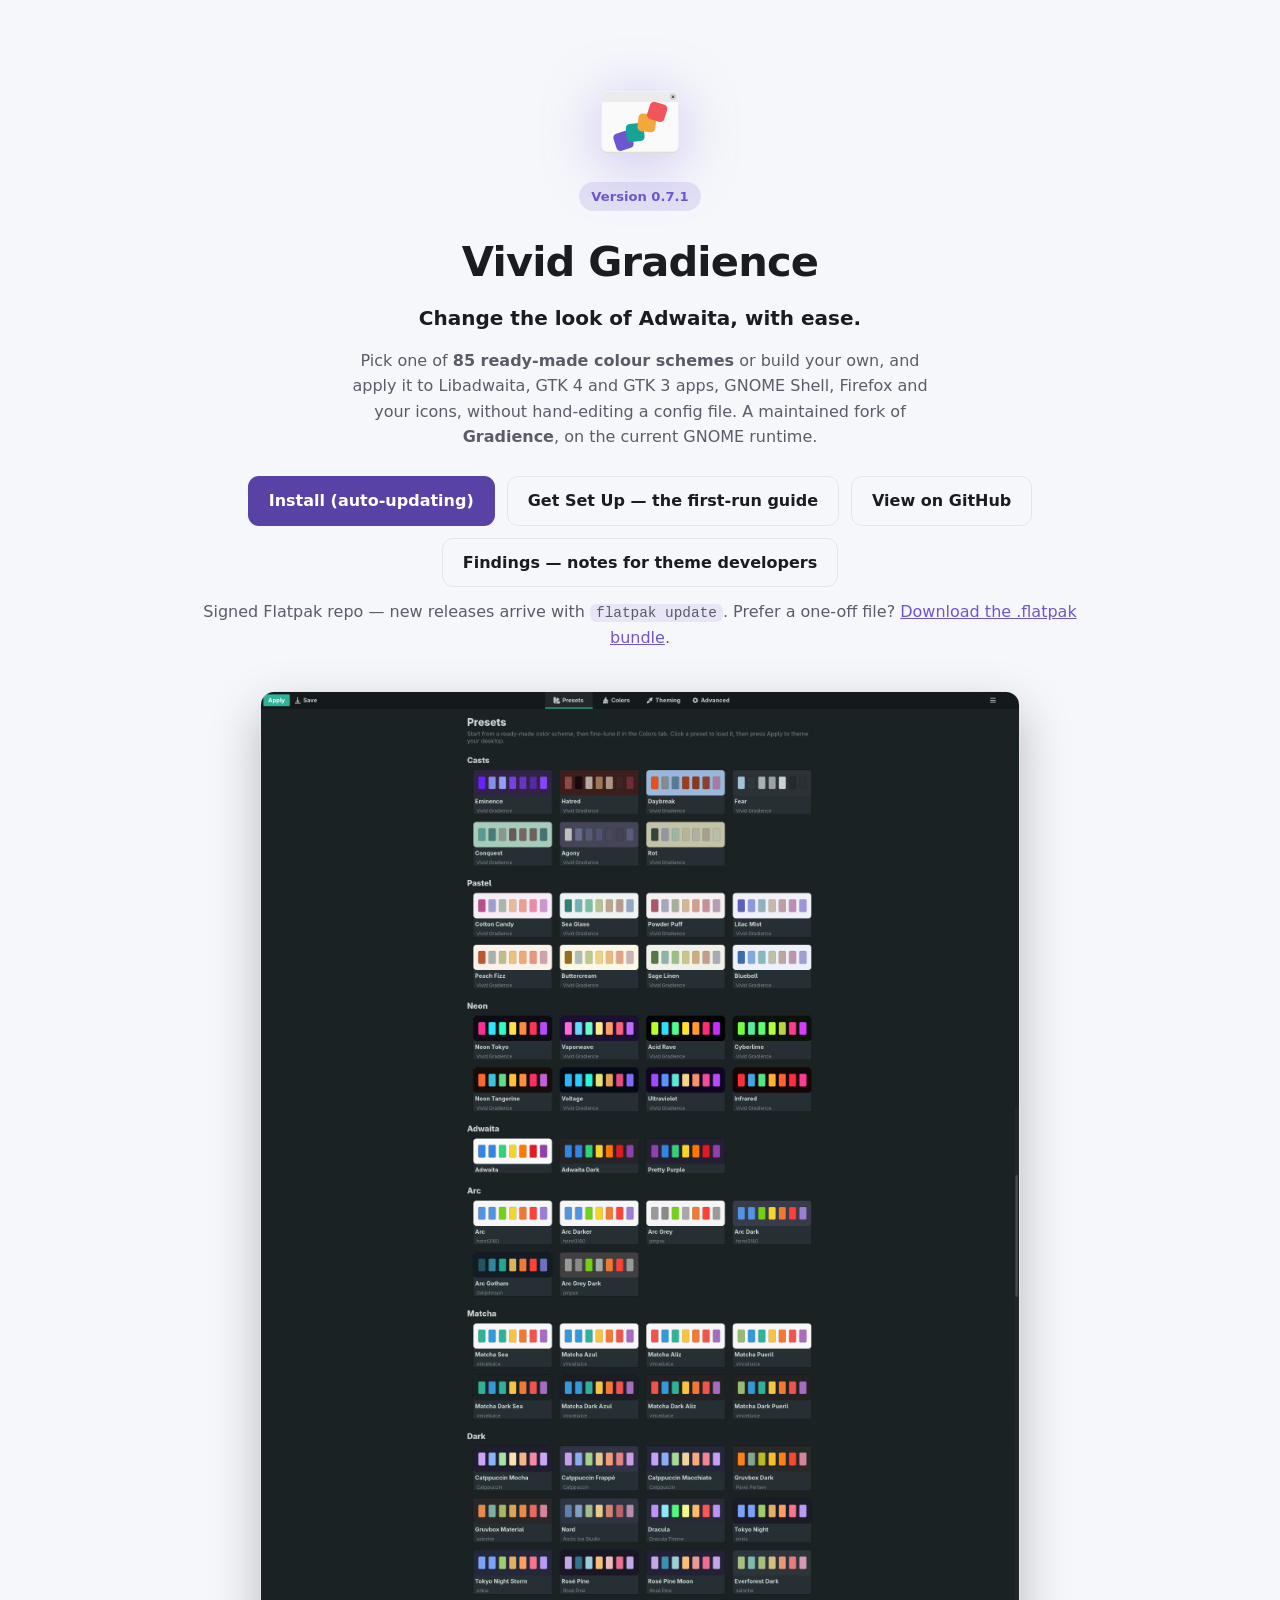
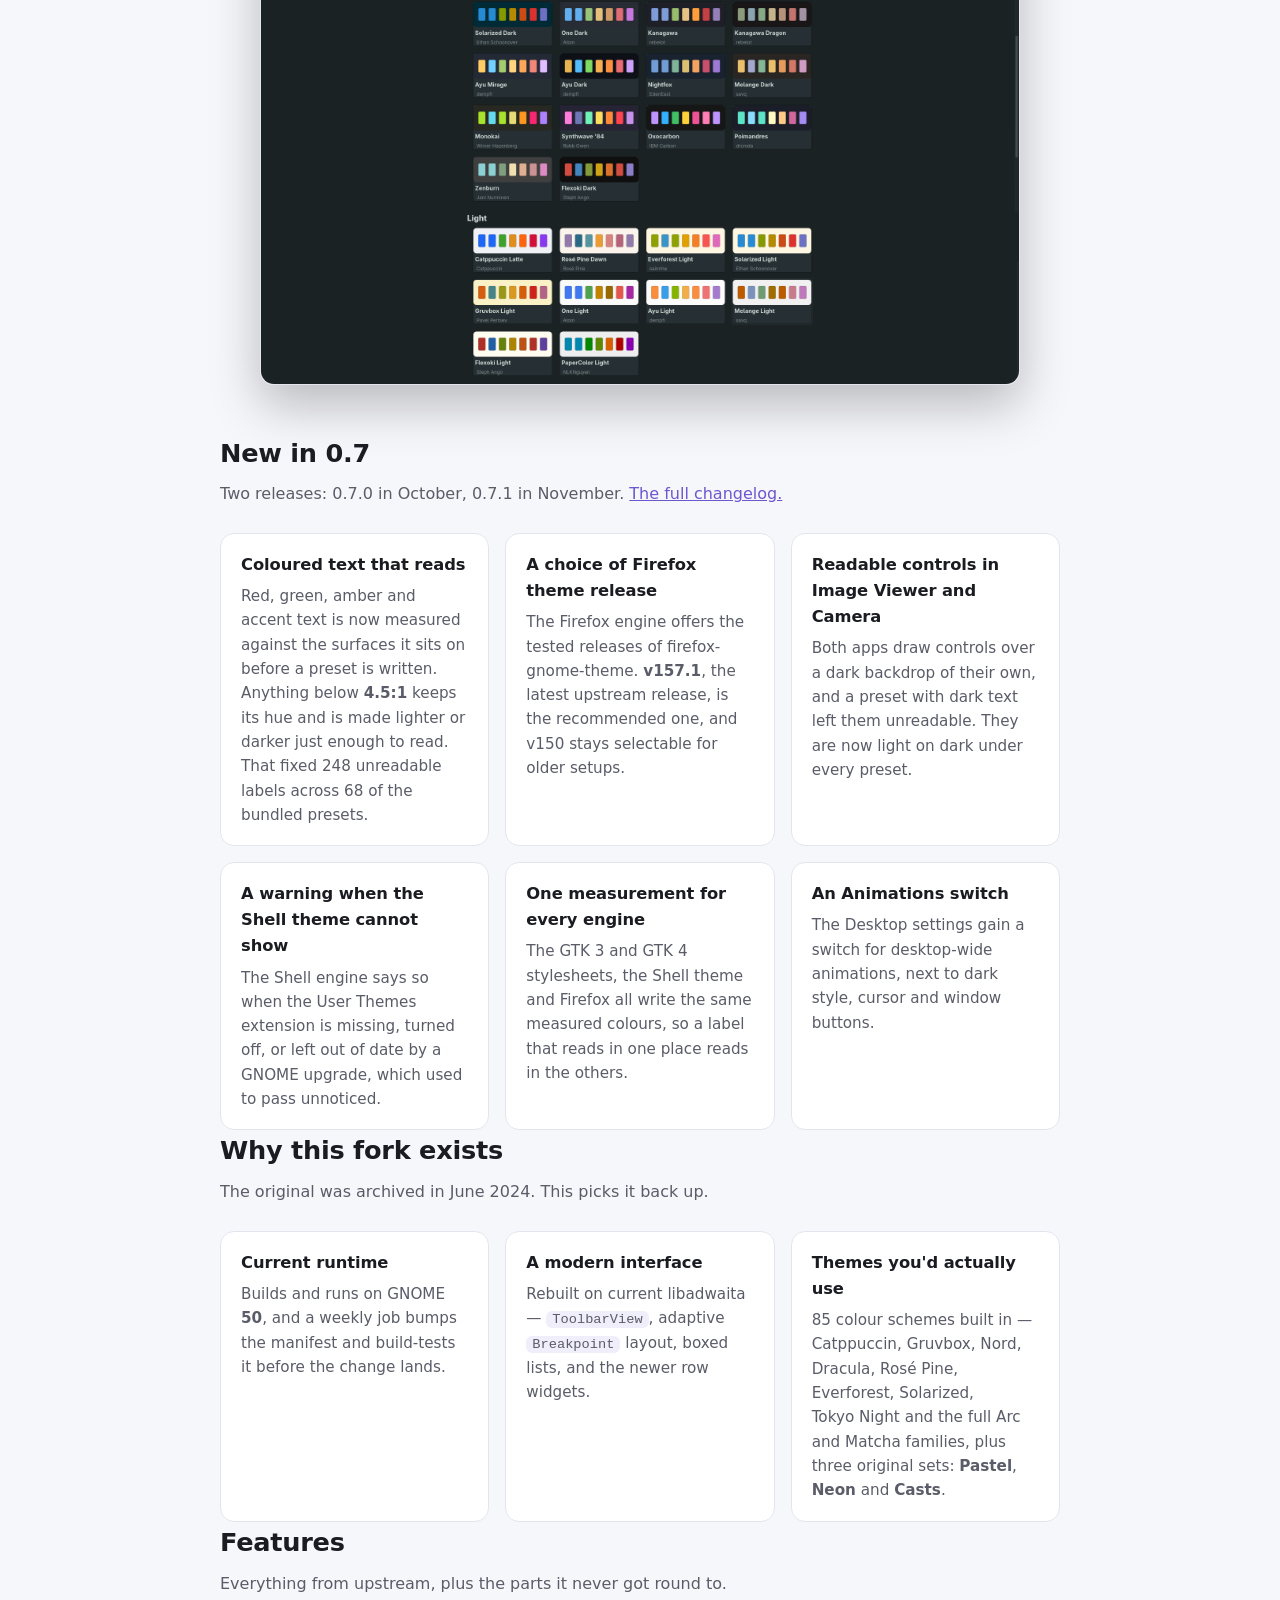
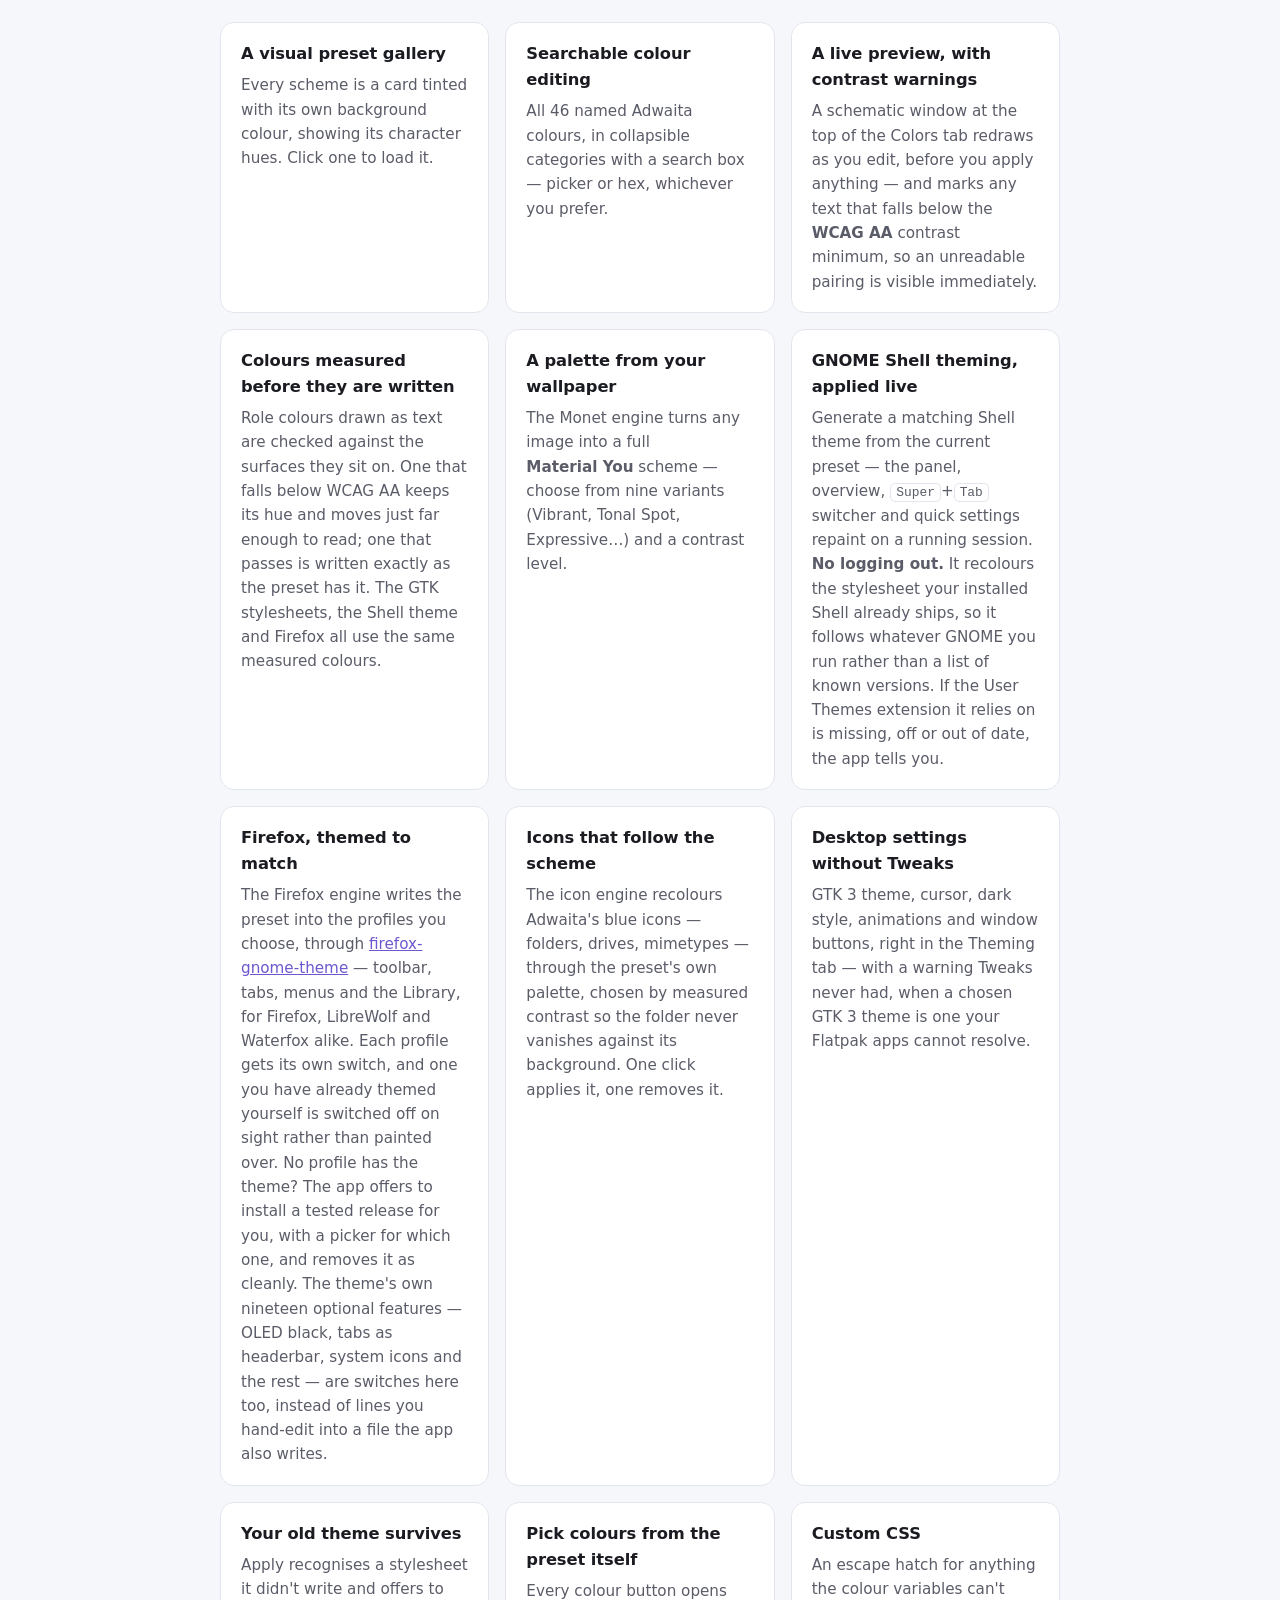
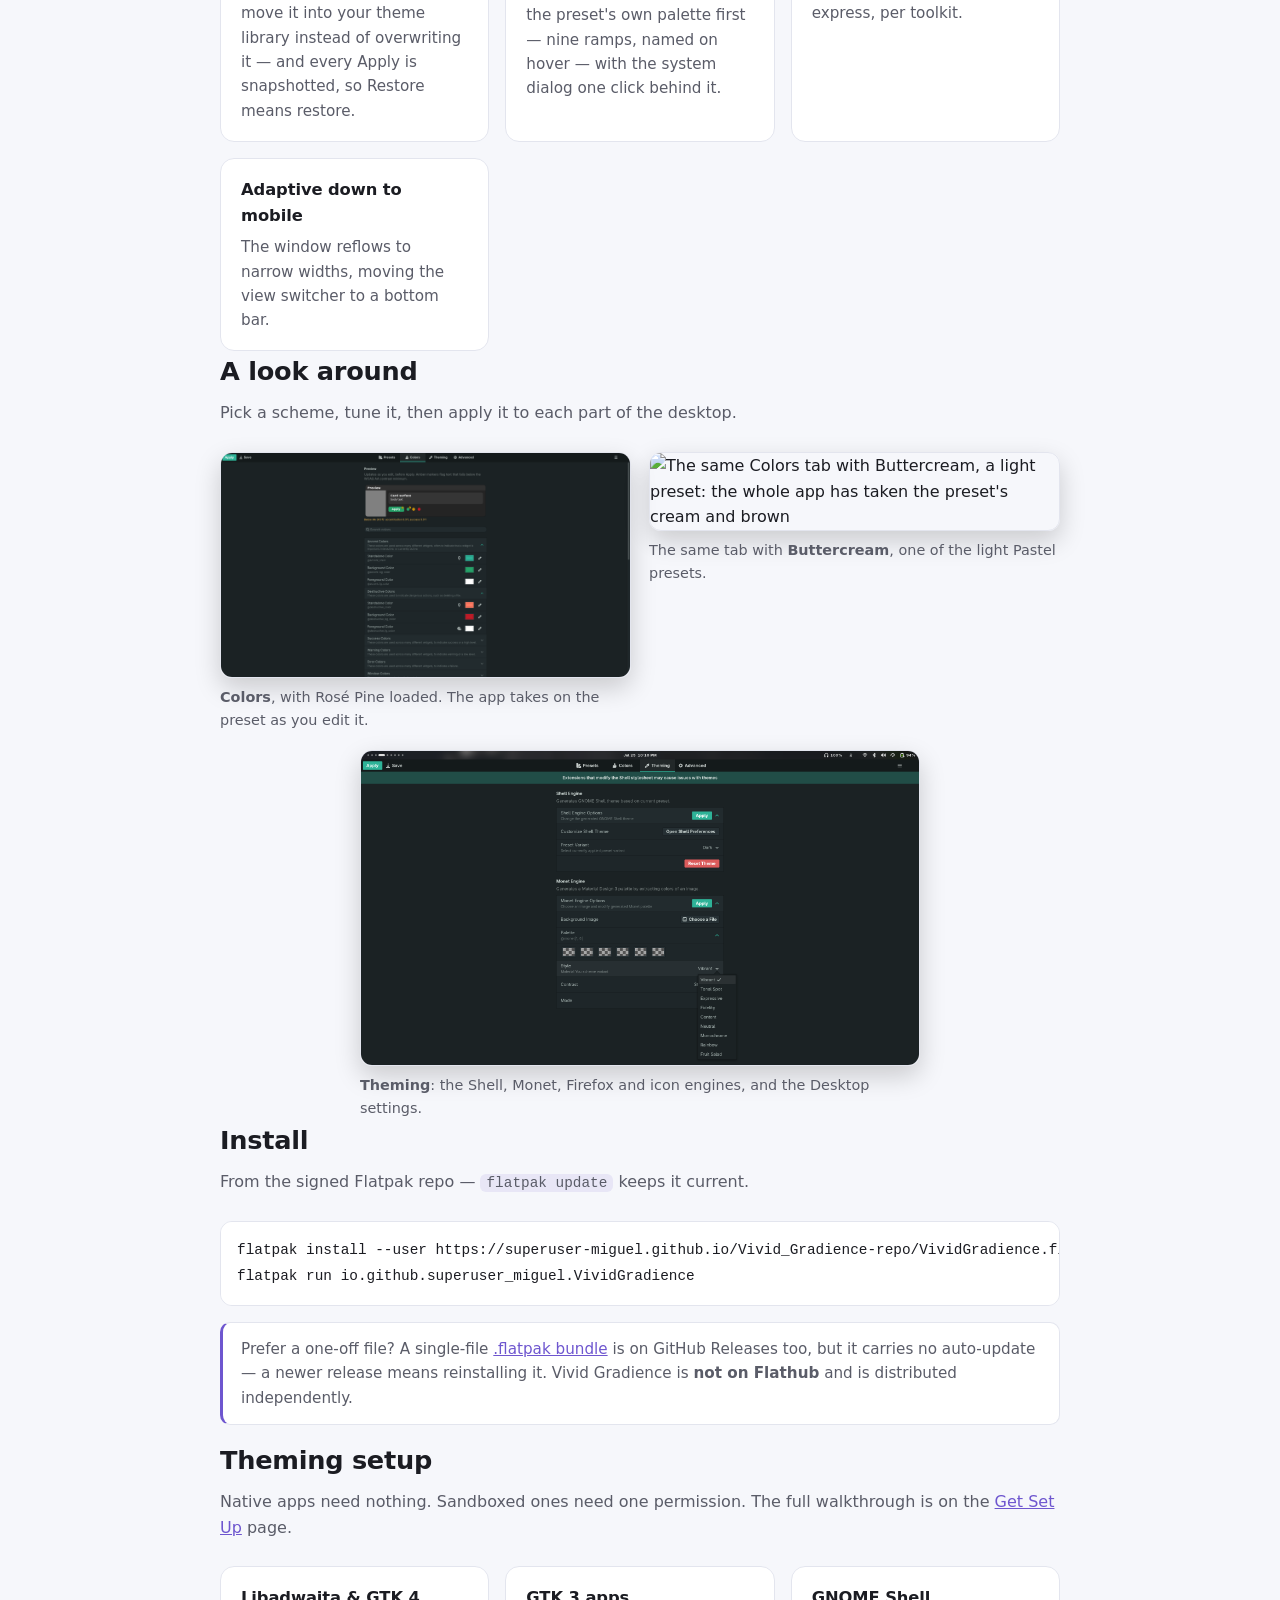
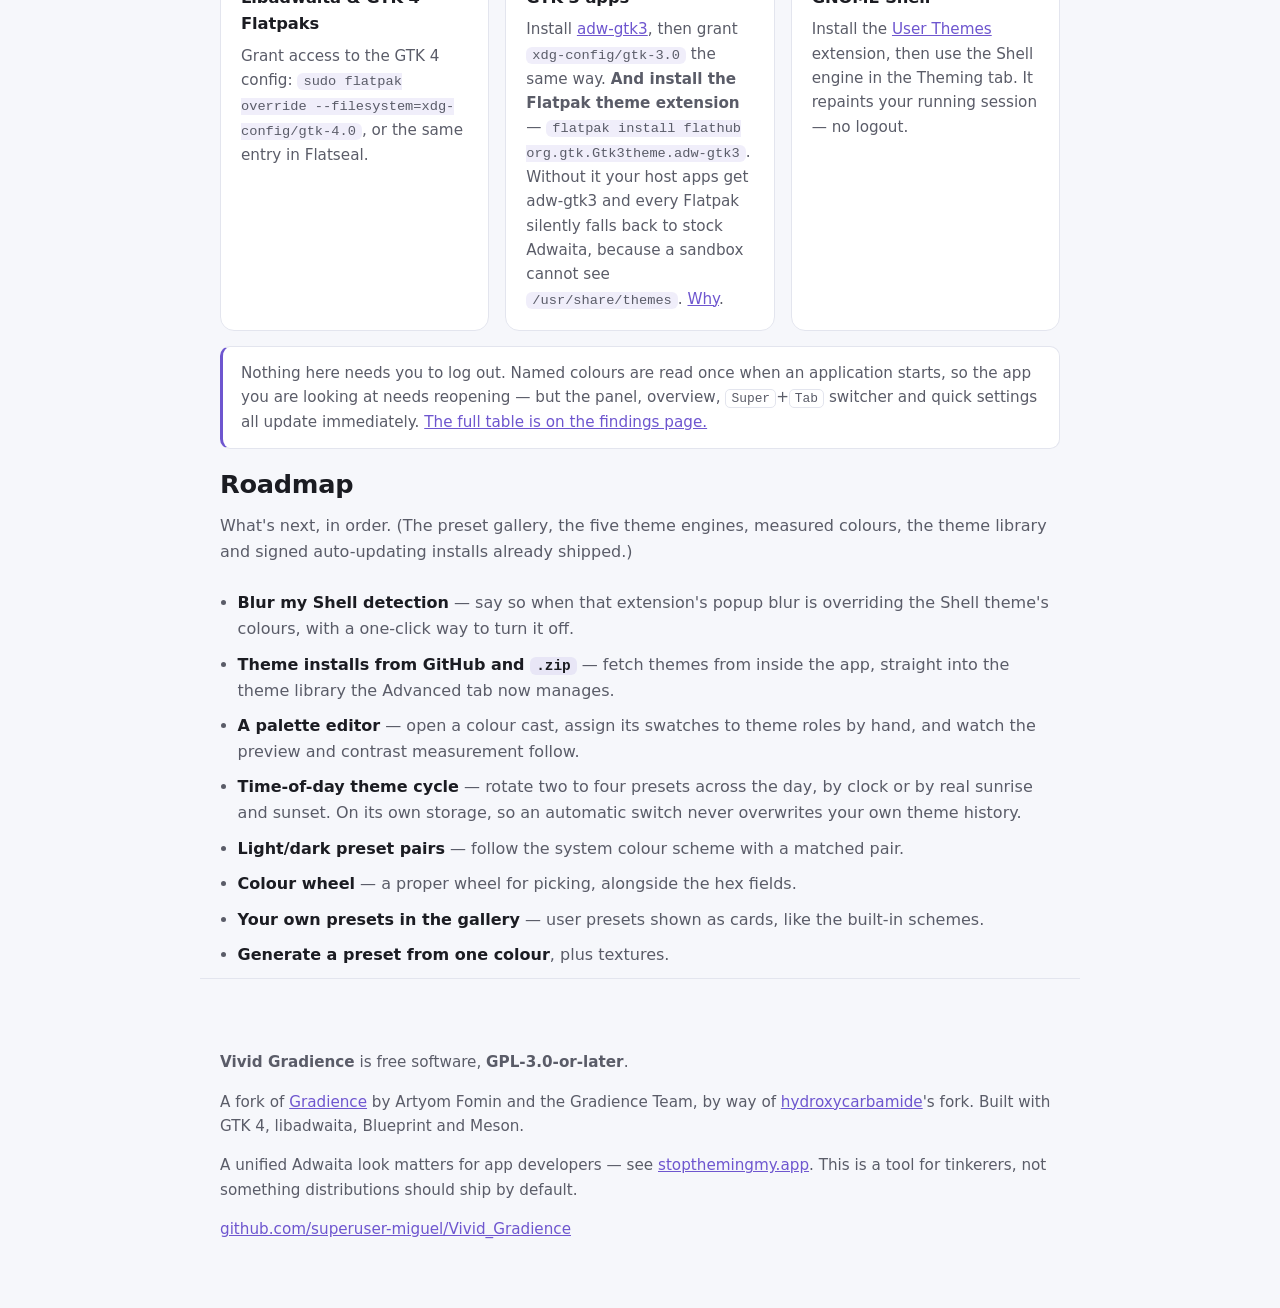
==== commit 4f2a85dc: "Bring the README and the site level with 0.7.1 The README had grown by addition: a status checklist," ====
--- a/docs/index.html
+++ b/docs/index.html
@@ -4,21 +4,21 @@
 <meta charset="utf-8">
 <meta name="viewport" content="width=device-width, initial-scale=1">
 <title>Vivid Gradience — change the look of Adwaita, with ease</title>
-<meta name="description" content="A maintained fork of Gradience: recolour Libadwaita and adw-gtk3 from a GTK4 app, with 85 ready-made colour schemes built in.">
+<meta name="description" content="Recolour GNOME from one palette: Libadwaita and GTK apps, the Shell, Firefox and your icons. A maintained fork of Gradience with 85 colour schemes built in.">
 <link rel="stylesheet" href="style.css">
 </head>
 <body>
 
 <header class="hero wrap">
   <img class="icon" src="icon.svg" alt="">
-  <span class="badge">Early, but working</span>
+  <span class="badge">Version 0.7.1</span>
   <h1>Vivid Gradience</h1>
   <p class="tagline">Change the look of Adwaita, with ease.</p>
   <p class="lede">
-    A maintained fork of <strong>Gradience</strong>, brought back to the current
-    GNOME runtime. Recolour every part of the Adwaita palette, start from one of
-    <strong>85 ready-made colour schemes</strong>, and apply it to Libadwaita,
-    GTK&nbsp;4 and GTK&nbsp;3 apps — without hand-editing a single config file.
+    Pick one of <strong>85 ready-made colour schemes</strong> or build your own,
+    and apply it to Libadwaita, GTK&nbsp;4 and GTK&nbsp;3 apps, GNOME Shell,
+    Firefox and your icons, without hand-editing a config file. A maintained
+    fork of <strong>Gradience</strong>, on the current GNOME runtime.
   </p>
   <div class="btns">
     <a class="btn primary" href="https://superuser-miguel.github.io/Vivid_Gradience-repo/VividGradience.flatpakref">Install (auto-updating)</a>
@@ -27,8 +27,39 @@
     <a class="btn" href="findings.html">Findings — notes for theme developers</a>
   </div>
   <p class="sub" style="margin-top:12px">Signed Flatpak repo — new releases arrive with <code>flatpak update</code>. Prefer a one-off file? <a href="https://github.com/superuser-miguel/Vivid_Gradience/releases/latest">Download the .flatpak bundle</a>.</p>
-  <img class="shot" src="screenshots/presets.png" alt="The Presets gallery, showing colour-scheme cards grouped into family sections — Casts, Pastel, Neon, Adwaita, Arc, Matcha, Dark and Light">
+  <img class="shot" src="screenshots/presets.png" alt="The Presets gallery: colour-scheme cards in family sections, starting with Casts and Pastel, each card showing the scheme's own colours">
 </header>
+
+<section class="wrap">
+  <h2>New in 0.7</h2>
+  <p class="sub">Two releases: 0.7.0 in October, 0.7.1 in November. <a href="https://github.com/superuser-miguel/Vivid_Gradience/blob/main/CHANGELOG.md">The full changelog.</a></p>
+  <div class="grid">
+    <div class="card">
+      <h3>Coloured text that reads</h3>
+      <p>Red, green, amber and accent text is now measured against the surfaces it sits on before a preset is written. Anything below <strong>4.5:1</strong> keeps its hue and is made lighter or darker just enough to read. That fixed 248 unreadable labels across 68 of the bundled presets.</p>
+    </div>
+    <div class="card">
+      <h3>A choice of Firefox theme release</h3>
+      <p>The Firefox engine offers the tested releases of firefox-gnome-theme. <strong>v157.1</strong>, the latest upstream release, is the recommended one, and v150 stays selectable for older setups.</p>
+    </div>
+    <div class="card">
+      <h3>Readable controls in Image Viewer and Camera</h3>
+      <p>Both apps draw controls over a dark backdrop of their own, and a preset with dark text left them unreadable. They are now light on dark under every preset.</p>
+    </div>
+    <div class="card">
+      <h3>A warning when the Shell theme cannot show</h3>
+      <p>The Shell engine says so when the User Themes extension is missing, turned off, or left out of date by a GNOME upgrade, which used to pass unnoticed.</p>
+    </div>
+    <div class="card">
+      <h3>One measurement for every engine</h3>
+      <p>The GTK&nbsp;3 and GTK&nbsp;4 stylesheets, the Shell theme and Firefox all write the same measured colours, so a label that reads in one place reads in the others.</p>
+    </div>
+    <div class="card">
+      <h3>An Animations switch</h3>
+      <p>The Desktop settings gain a switch for desktop-wide animations, next to dark style, cursor and window buttons.</p>
+    </div>
+  </div>
+</section>
 
 <section class="wrap">
   <h2>Why this fork exists</h2>
@@ -66,8 +97,8 @@
       <p>A schematic window at the top of the Colors tab redraws as you edit, before you apply anything — and marks any text that falls below the <strong>WCAG&nbsp;AA</strong> contrast minimum, so an unreadable pairing is visible immediately.</p>
     </div>
     <div class="card">
-      <h3>Contrast-checked schemes</h3>
-      <p>Every bundled scheme is scored against WCAG&nbsp;AA. All but one clear it — Solarized Light is left as its authors intended, since its low contrast is the scheme rather than a mistake.</p>
+      <h3>Colours measured before they are written</h3>
+      <p>Role colours drawn as text are checked against the surfaces they sit on. One that falls below WCAG&nbsp;AA keeps its hue and moves just far enough to read; one that passes is written exactly as the preset has it. The GTK stylesheets, the Shell theme and Firefox all use the same measured colours.</p>
     </div>
     <div class="card">
       <h3>A palette from your wallpaper</h3>
@@ -75,11 +106,11 @@
     </div>
     <div class="card">
       <h3>GNOME Shell theming, applied live</h3>
-      <p>Generate a matching Shell theme from the current preset — the panel, overview, <kbd>Super</kbd>+<kbd>Tab</kbd> switcher and quick settings repaint on a running session. <strong>No logging out.</strong> It recolours the stylesheet your installed Shell already ships, so it follows whatever GNOME you run rather than a list of known versions.</p>
+      <p>Generate a matching Shell theme from the current preset — the panel, overview, <kbd>Super</kbd>+<kbd>Tab</kbd> switcher and quick settings repaint on a running session. <strong>No logging out.</strong> It recolours the stylesheet your installed Shell already ships, so it follows whatever GNOME you run rather than a list of known versions. If the User Themes extension it relies on is missing, off or out of date, the app tells you.</p>
     </div>
     <div class="card">
       <h3>Firefox, themed to match</h3>
-      <p>The Firefox engine writes the preset into the profiles you choose, through <a href="https://github.com/rafaelmardojai/firefox-gnome-theme">firefox-gnome-theme</a> — toolbar, tabs, menus and the Library, for Firefox, LibreWolf and Waterfox alike. Each profile gets its own switch, and one you have already themed yourself is switched off on sight rather than painted over. No profile has the theme? The app offers to install a tested release for you, and removes it as cleanly. The theme's own nineteen optional features — OLED black, tabs as headerbar, system icons and the rest — are switches here too, instead of lines you hand-edit into a file the app also writes.</p>
+      <p>The Firefox engine writes the preset into the profiles you choose, through <a href="https://github.com/rafaelmardojai/firefox-gnome-theme">firefox-gnome-theme</a> — toolbar, tabs, menus and the Library, for Firefox, LibreWolf and Waterfox alike. Each profile gets its own switch, and one you have already themed yourself is switched off on sight rather than painted over. No profile has the theme? The app offers to install a tested release for you, with a picker for which one, and removes it as cleanly. The theme's own nineteen optional features — OLED black, tabs as headerbar, system icons and the rest — are switches here too, instead of lines you hand-edit into a file the app also writes.</p>
     </div>
     <div class="card">
       <h3>Icons that follow the scheme</h3>
@@ -87,7 +118,7 @@
     </div>
     <div class="card">
       <h3>Desktop settings without Tweaks</h3>
-      <p>GTK&nbsp;3 theme, cursor, dark style and window buttons, right in the Theming tab — with a warning Tweaks never had, when a chosen GTK&nbsp;3 theme is one your Flatpak apps cannot resolve.</p>
+      <p>GTK&nbsp;3 theme, cursor, dark style, animations and window buttons, right in the Theming tab — with a warning Tweaks never had, when a chosen GTK&nbsp;3 theme is one your Flatpak apps cannot resolve.</p>
     </div>
     <div class="card">
       <h3>Your old theme survives</h3>
@@ -110,23 +141,19 @@
 
 <section class="wrap">
   <h2>A look around</h2>
-  <p class="sub">Four tabs: pick a scheme, tune it, apply it, then go further.</p>
+  <p class="sub">Pick a scheme, tune it, then apply it to each part of the desktop.</p>
   <div class="shots">
     <figure>
-      <img src="screenshots/colors.png" alt="The Colors tab with a search field and collapsible categories of named Adwaita colours">
-      <figcaption><strong>Colors</strong> — every named colour, searchable and grouped.</figcaption>
+      <img src="screenshots/colors.png" alt="The Colors tab with the Rosé Pine preset loaded: a live preview window at the top, a search field, and the named colours in collapsible categories">
+      <figcaption><strong>Colors</strong>, with Rosé Pine loaded. The app takes on the preset as you edit it.</figcaption>
     </figure>
     <figure>
-      <img src="screenshots/theming.png" alt="The Theming tab showing the Shell Engine and Monet Engine option groups">
-      <figcaption><strong>Theming</strong> — the Shell, Monet, Firefox and icon engines, and the Desktop settings.</figcaption>
+      <img src="screenshots/colors-light.png" alt="The same Colors tab with Buttercream, a light preset: the whole app has taken the preset's cream and brown">
+      <figcaption>The same tab with <strong>Buttercream</strong>, one of the light Pastel presets.</figcaption>
     </figure>
-    <figure>
-      <img src="screenshots/advanced.png" alt="The Advanced tab with a custom CSS editor for GTK 4">
-      <figcaption><strong>Advanced</strong> — custom CSS and your theme library.</figcaption>
-    </figure>
-    <figure>
-      <img src="screenshots/preferences.png" alt="The Preferences dialog showing Flatpak application theming options">
-      <figcaption><strong>Preferences</strong> — Flatpak permissions and preset fetching.</figcaption>
+    <figure class="tall">
+      <img src="screenshots/theming.png" alt="The Theming tab: the Shell, Monet, Firefox and Icon engines, each with its own Apply button, a switch for every Firefox profile, and the Desktop settings">
+      <figcaption><strong>Theming</strong>: the Shell, Monet, Firefox and icon engines, and the Desktop settings.</figcaption>
     </figure>
   </div>
 </section>
@@ -173,11 +200,11 @@
 
 <section class="wrap">
   <h2>Roadmap</h2>
-  <p class="sub">Honest about what's next. (The preset gallery, the modernised UI, the five theme engines, the theme library and signed auto-updating installs already shipped.)</p>
+  <p class="sub">What's next, in order. (The preset gallery, the five theme engines, measured colours, the theme library and signed auto-updating installs already shipped.)</p>
   <ul class="road">
-    <li><b>Foregrounds chosen by measurement</b> — pick the text colour that actually reads on its own background, from the scheme's own palette, rather than trusting one mapping to suit every preset. The same measurement then marks which swatches clear the contrast floor while you are picking one.</li>
-    <li><b>A palette editor</b> — open a colour cast, assign its swatches to theme roles by hand, and watch the preview and contrast warnings follow. The palette-first colour picker that shipped in 0.5.0 is its seed.</li>
+    <li><b>Blur my Shell detection</b> — say so when that extension's popup blur is overriding the Shell theme's colours, with a one-click way to turn it off.</li>
     <li><b>Theme installs from GitHub and <code>.zip</code></b> — fetch themes from inside the app, straight into the theme library the Advanced tab now manages.</li>
+    <li><b>A palette editor</b> — open a colour cast, assign its swatches to theme roles by hand, and watch the preview and contrast measurement follow.</li>
     <li><b>Time-of-day theme cycle</b> — rotate two to four presets across the day, by clock or by real sunrise and sunset. On its own storage, so an automatic switch never overwrites your own theme history.</li>
     <li><b>Light/dark preset pairs</b> — follow the system colour scheme with a matched pair.</li>
     <li><b>Colour wheel</b> — a proper wheel for picking, alongside the hex fields.</li>
--- a/docs/style.css
+++ b/docs/style.css
@@ -102,3 +102,4 @@
   border-radius: 5px; padding: 1px 5px; white-space: nowrap;
 }
 pre code span { color: var(--muted); }
+.shots figure.tall { grid-column: 1 / -1; max-width: 560px; margin: 0 auto; }
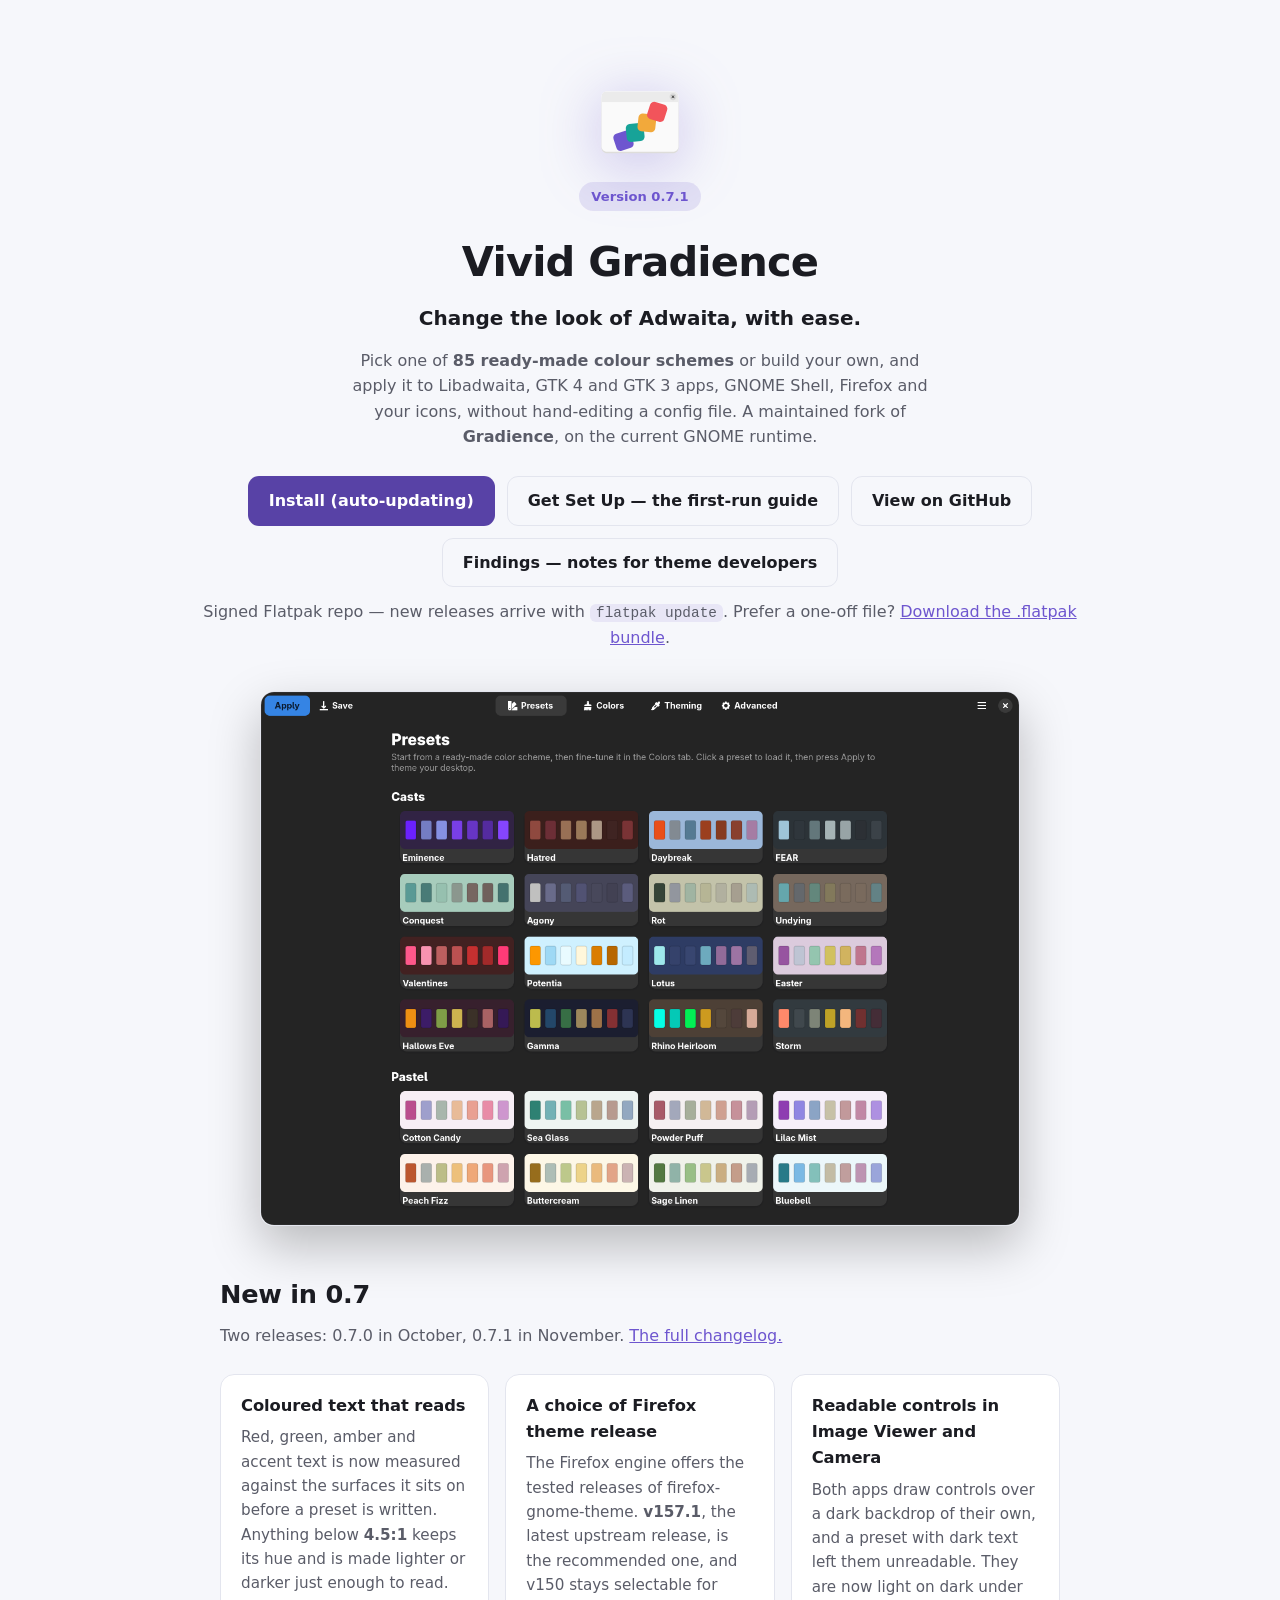
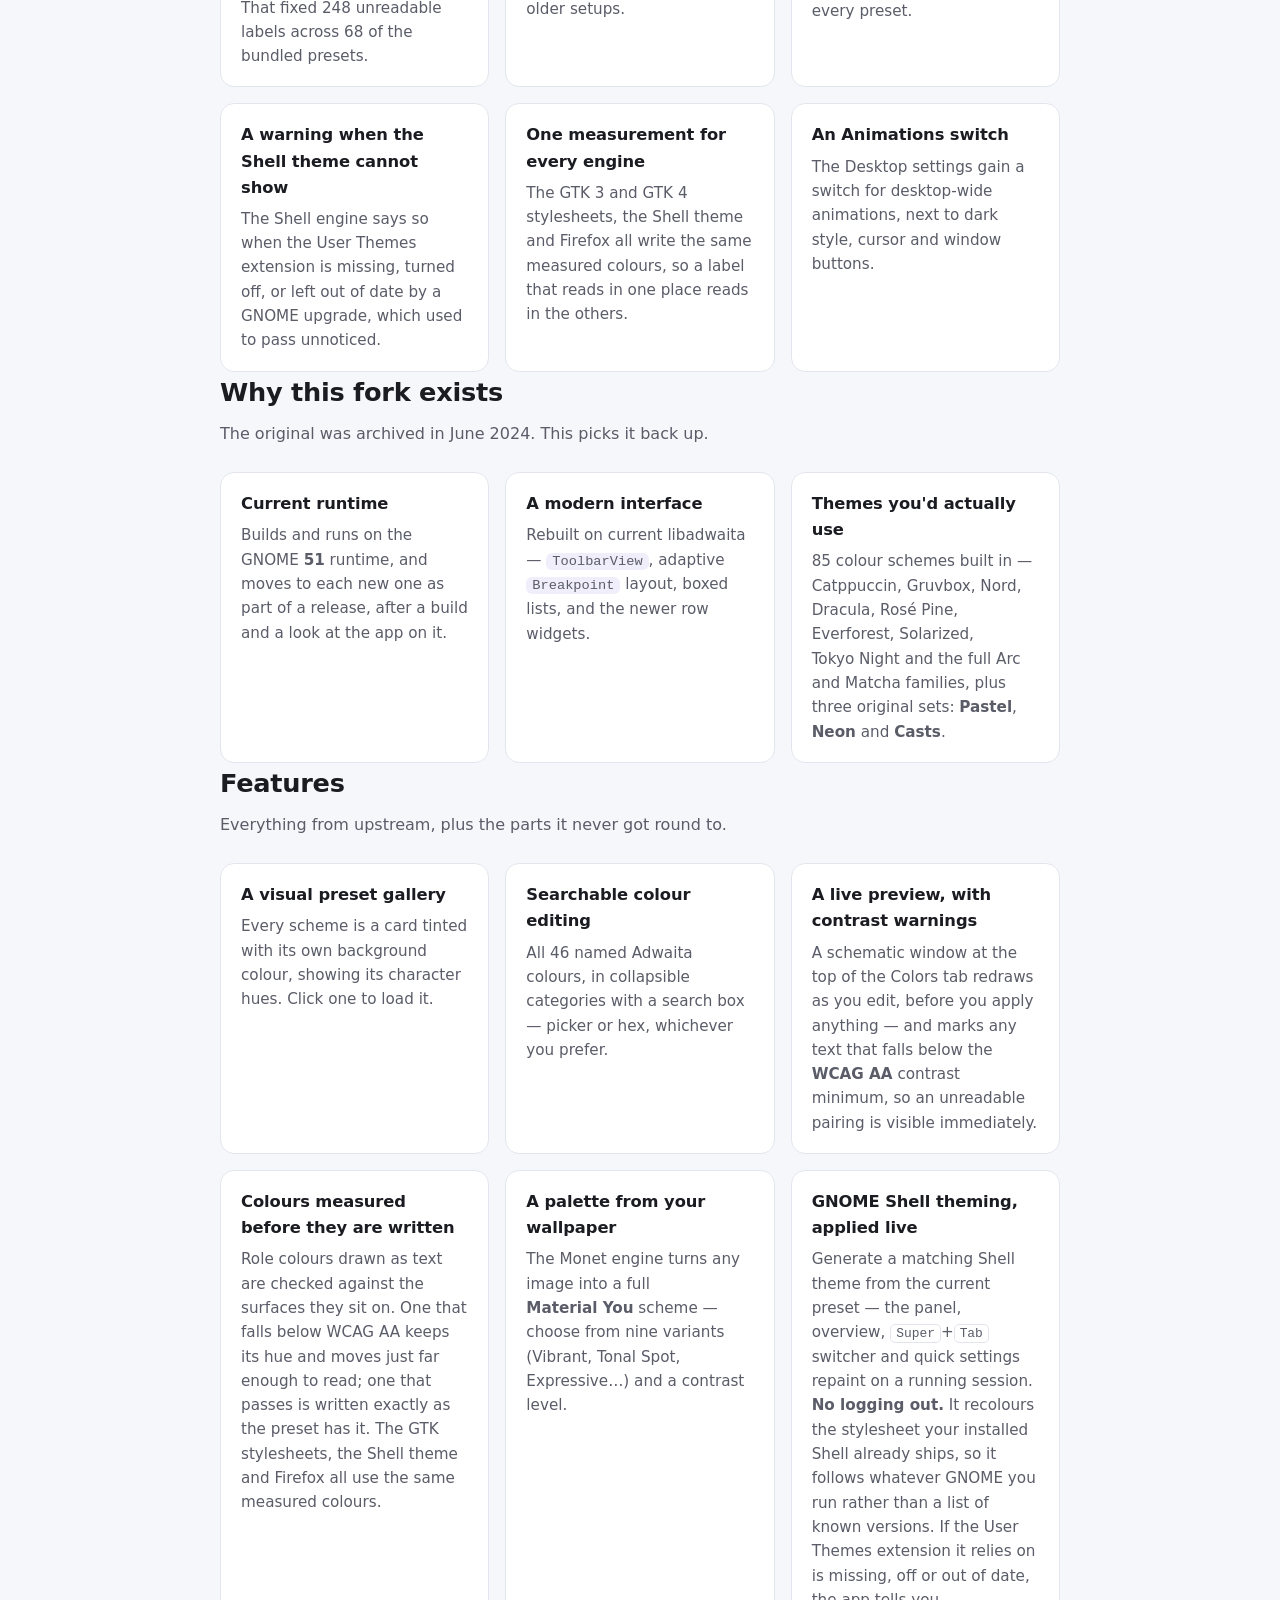
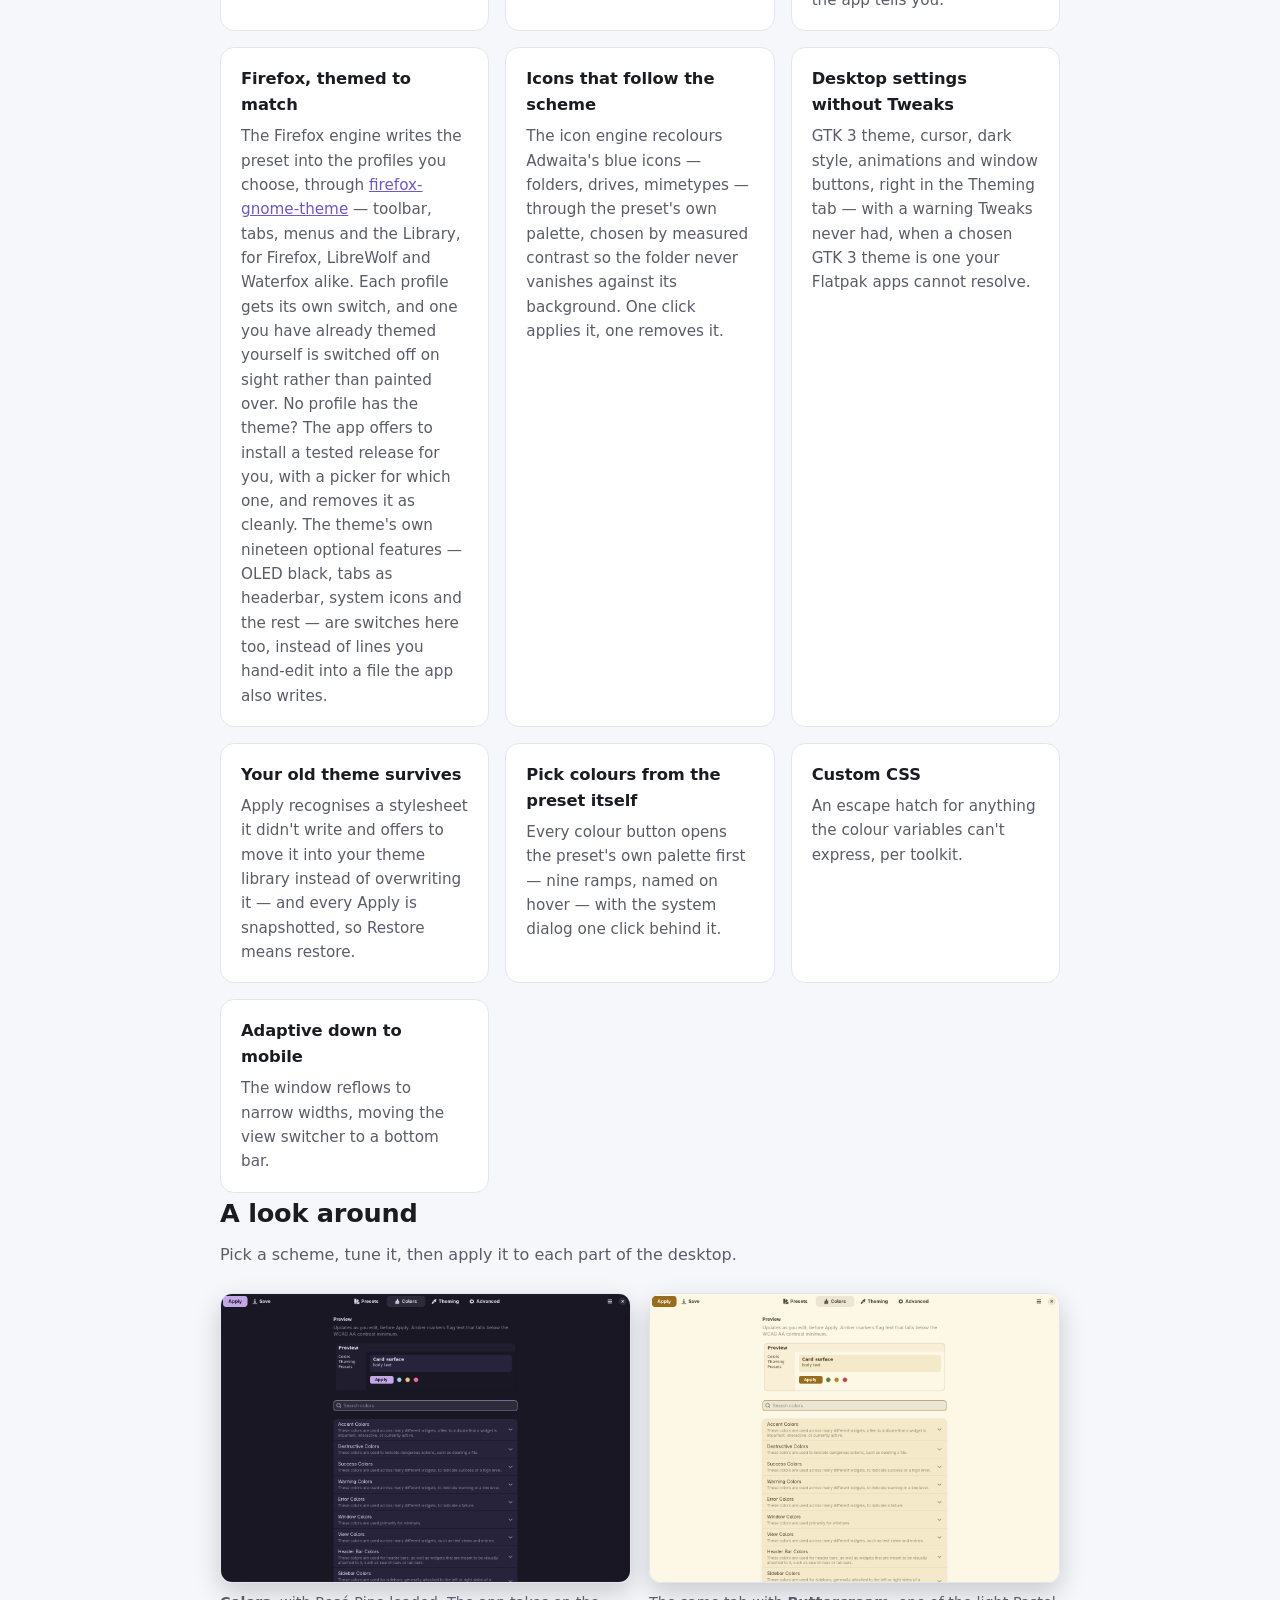
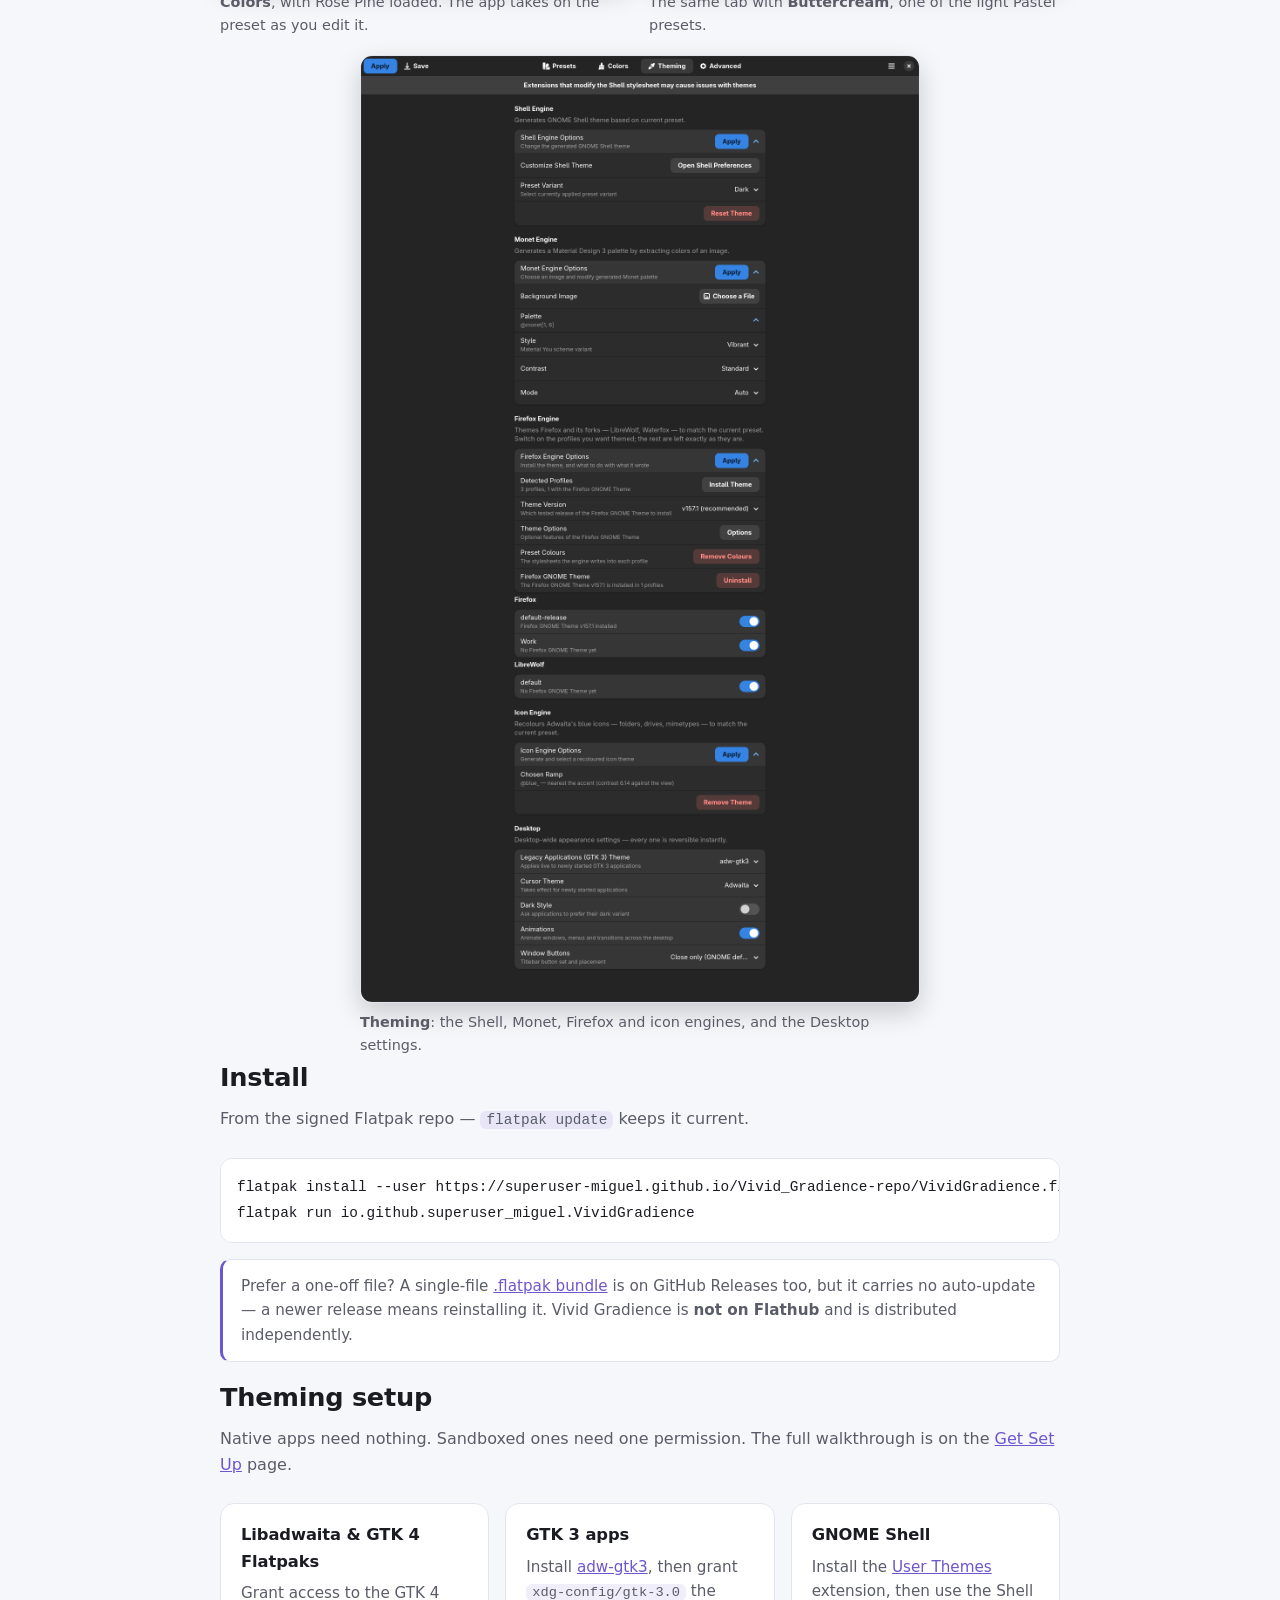
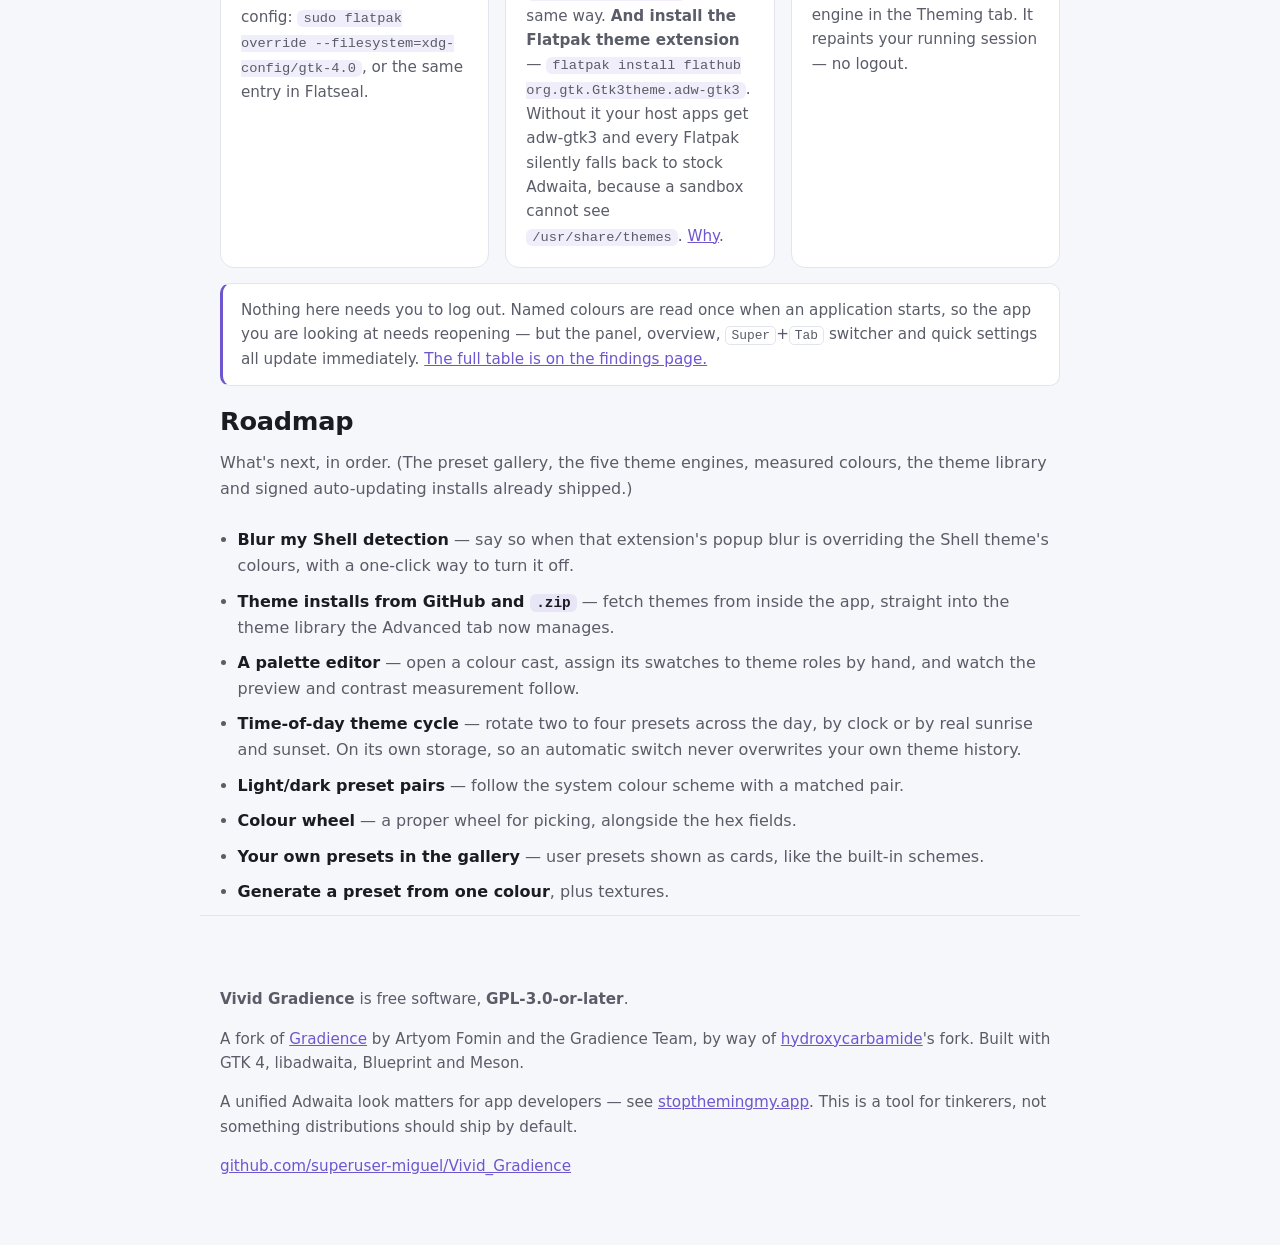
==== commit ecfc5637: "Move to the GNOME 51 runtime, and retire the weekly bump job Both manifests and the CI container go " ====
--- a/docs/index.html
+++ b/docs/index.html
@@ -67,7 +67,7 @@
   <div class="grid">
     <div class="card">
       <h3>Current runtime</h3>
-      <p>Builds and runs on GNOME <strong>50</strong>, and a weekly job bumps the manifest and build-tests it before the change lands.</p>
+      <p>Builds and runs on the GNOME <strong>51</strong> runtime, and moves to each new one as part of a release, after a build and a look at the app on it.</p>
     </div>
     <div class="card">
       <h3>A modern interface</h3>
